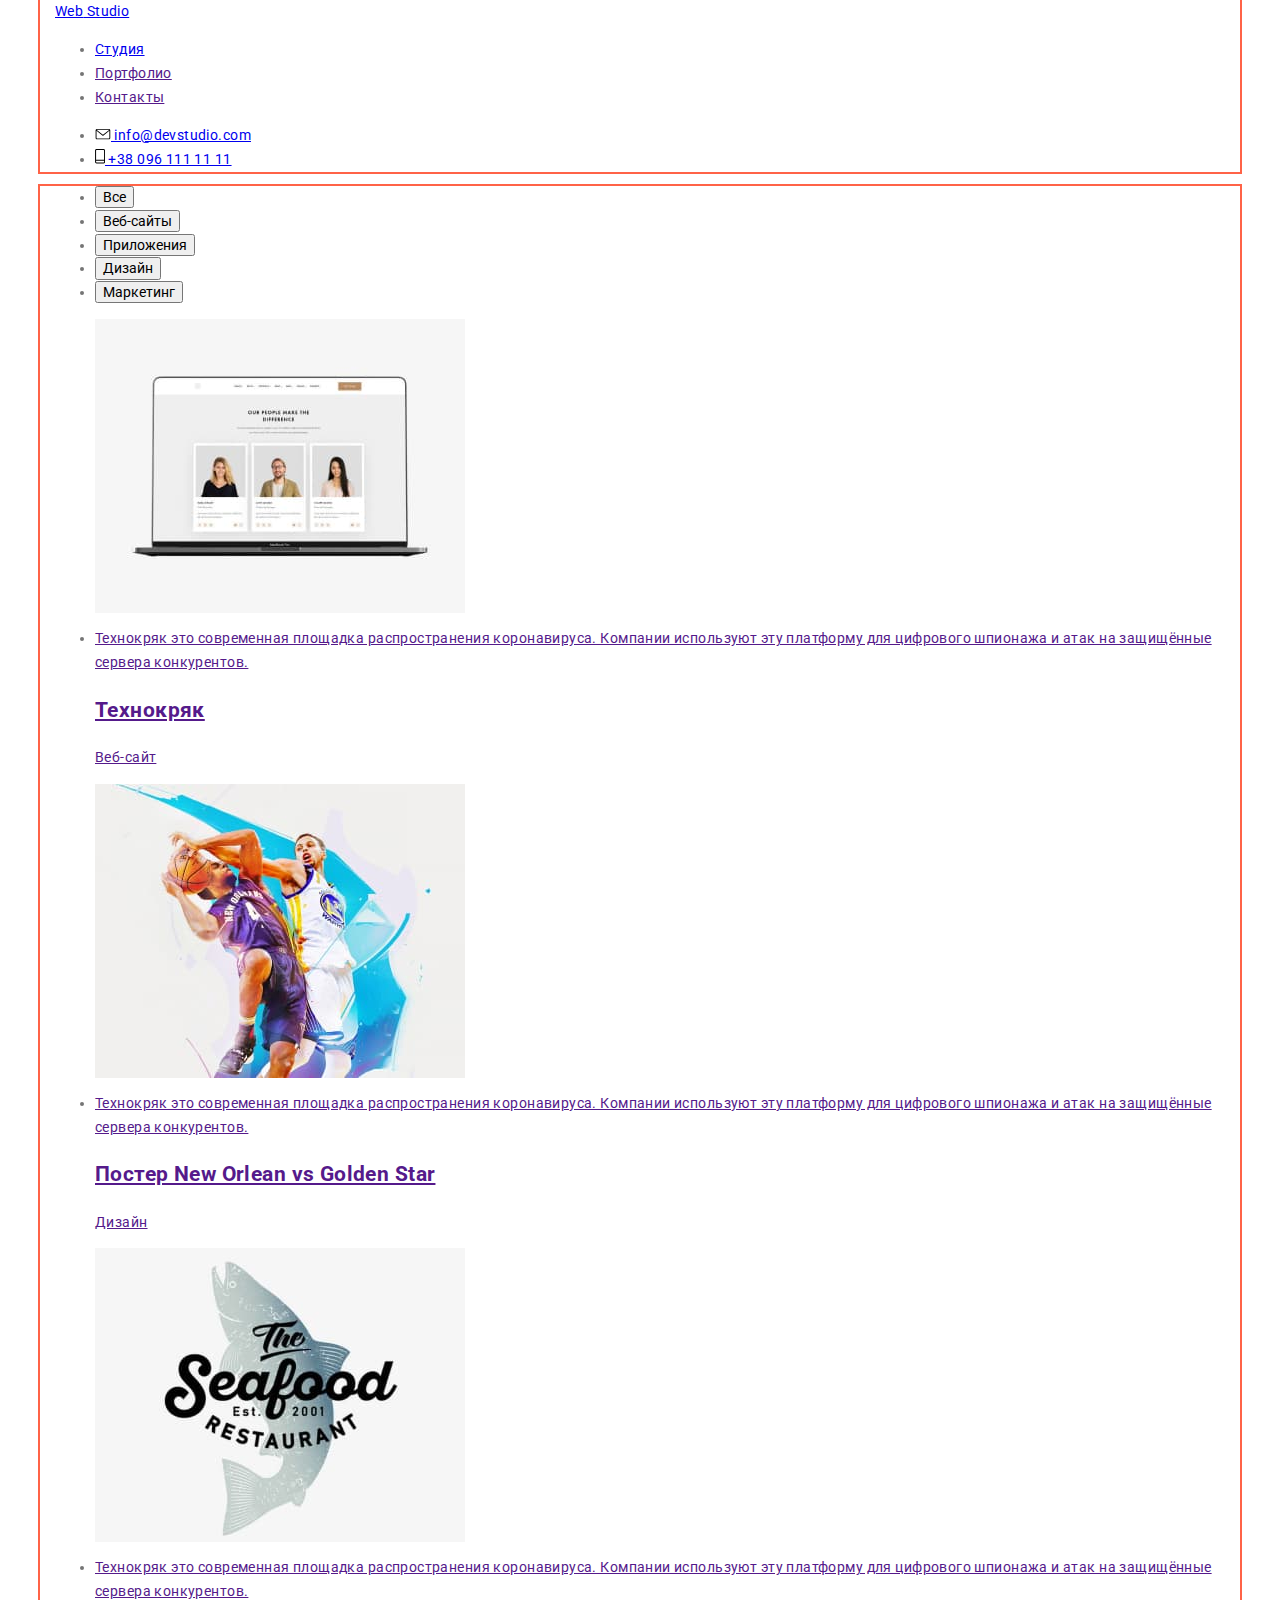
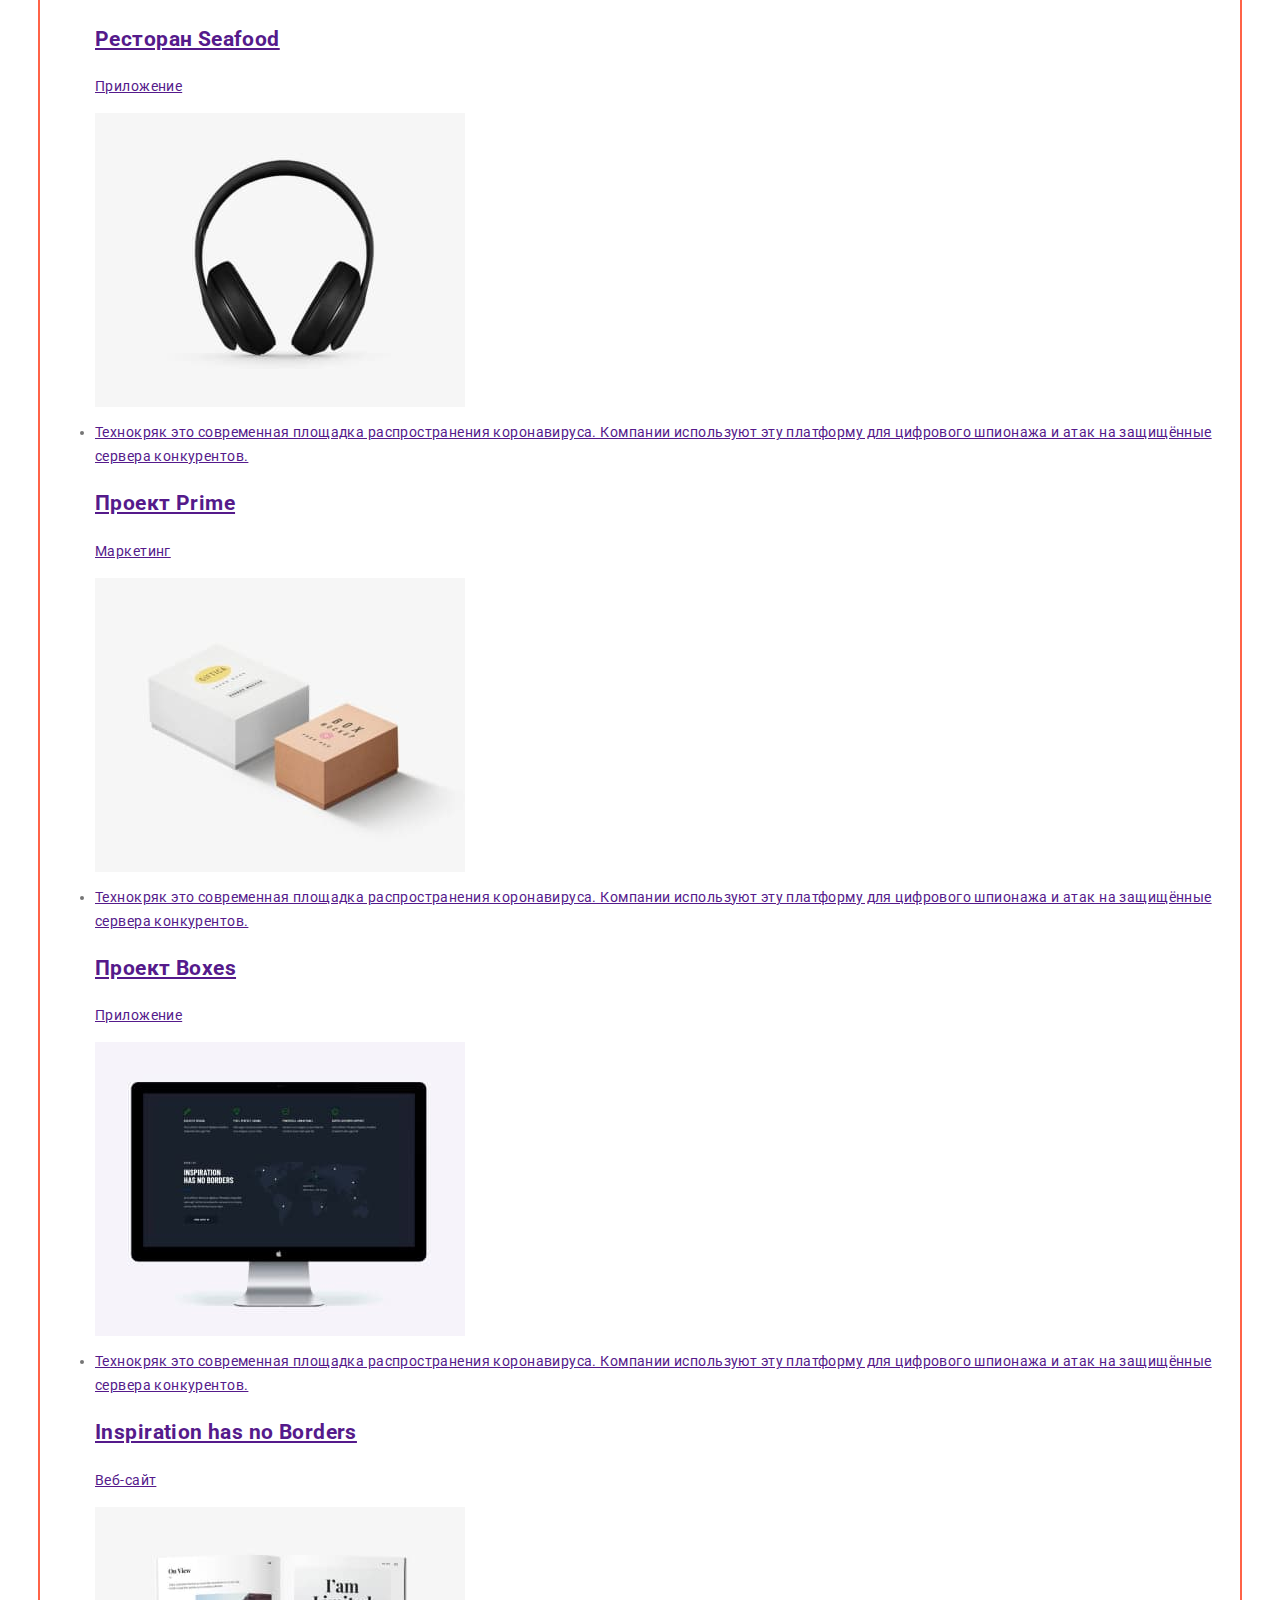
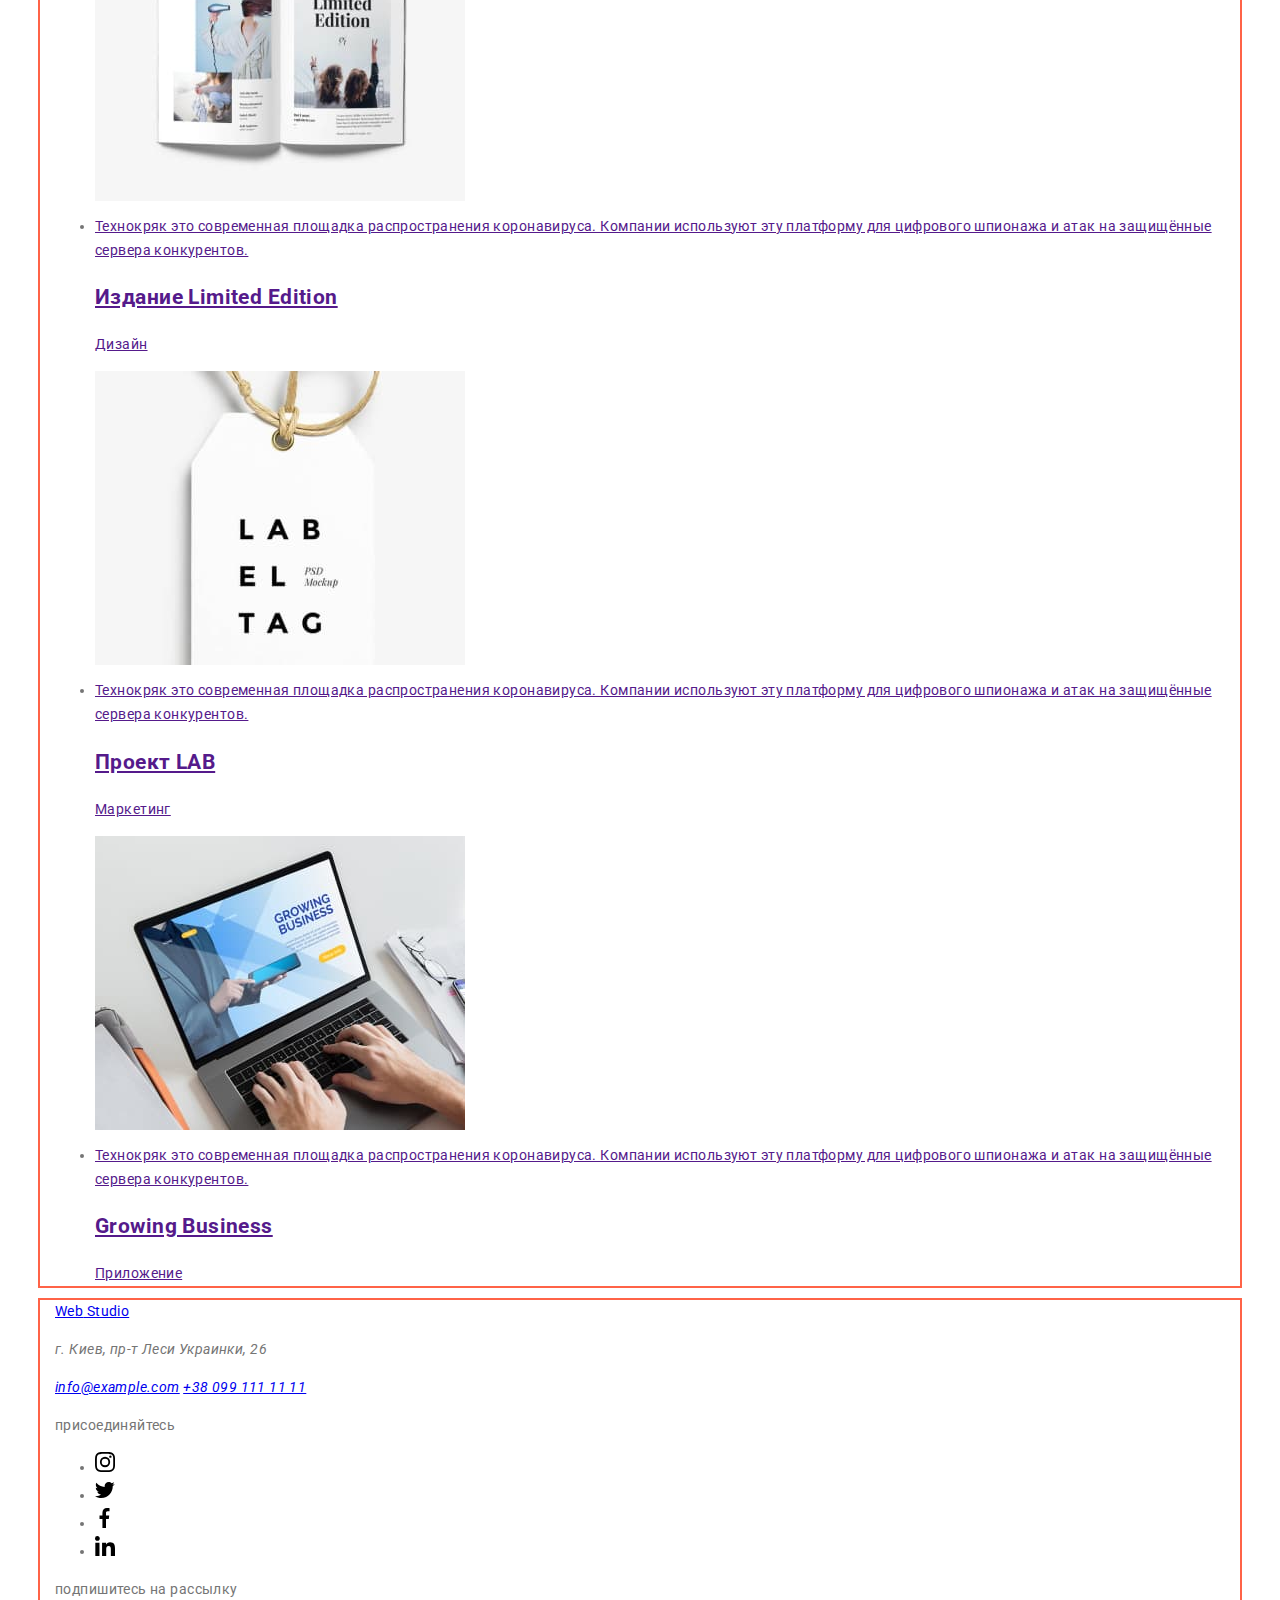
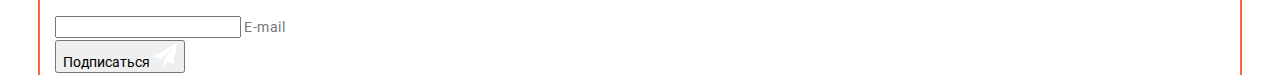
==== portfolio.html @ ca27ec96 "Обнуляет стили" ====
<!DOCTYPE html>
<html lang="ru">
  <head>
    <meta charset="UTF-8" />
    <meta name="viewport" content="width=device-width, initial-scale=1.0" />
    <title>Web Studio</title>
    <link
      href="https://fonts.googleapis.com/css2?family=Raleway:wght@700&family=Roboto:wght@400;500;700;900&display=swap"
      rel="stylesheet"
    />
    <link
      rel="stylesheet"
      href="https://cdnjs.cloudflare.com/ajax/libs/modern-normalize/0.6.0/modern-normalize.min.css"
    />
    <link rel="stylesheet" href="./css/main.min.css" />
  </head>

  <body>
    <!-- Шапка сайта-->
    <header class="header">
      <div class="container header">
        <nav class="main-nav">
          <a href="./index.html" class="header-logo link"
            ><span>Web</span> Studio</a
          >
          <ul class="site-nav list">
            <li class="item"><a href="./index.html" class="link">Студия</a></li>
            <li class="item current-item">
              <a href="" class="link current">Портфолио</a>
            </li>
            <li class="item"><a href="" class="link">Контакты</a></li>
          </ul>
        </nav>

        <ul class="header-contacts list">
          <li class="item">
            <a href="mailto:info@devstudio.com" class="link">
              <svg width="16" height="11" class="contacts-icon">
                <use href="./images/sprite4.svg#icon-envelope"></use>
              </svg>
              info@devstudio.com
            </a>
          </li>
          <li class="item">
            <a href="tel:+380961111111" class="link">
              <svg width="10" height="15" class="contacts-icon">
                <use href="./images/sprite4.svg#icon-phone"></use>
              </svg>
              +38 096 111 11 11
            </a>
          </li>
        </ul>
      </div>
    </header>
    <main>
      <!--Категории-->
      <section class="section portfolio">
        <h1 class="section-title portfolio visually-hidden">Портфолио</h1>
        <div class="container">
          <ul class="categories-list list">
            <li class="item">
              <button type="button" class="button">Все</button>
            </li>
            <li class="item">
              <button type="button" class="button">Веб-сайты</button>
            </li>
            <li class="item">
              <button type="button" class="button">Приложения</button>
            </li>
            <li class="item">
              <button type="button" class="button">Дизайн</button>
            </li>
            <li class="item">
              <button type="button" class="button">Маркетинг</button>
            </li>
          </ul>

          <!--Примеры работ-->

          <ul class="portfolio-list list">
            <li class="item">
              <a href="" class="card">
                <div class="card-thumb">
                  <img
                    class="portfolio-img"
                    src="./images/portfolio/1technokriak.jpg"
                    alt="Технокряк"
                    width="370"
                    height="294"
                  />
                  <div class="description-overlay">
                    <p class="description">
                      Технокряк это современная площадка распространения
                      коронавируса. Компании используют эту платформу для
                      цифрового шпионажа и атак на защищённые сервера
                      конкурентов.
                    </p>
                  </div>
                </div>
                <div class="card-content">
                  <h2 class="name">Технокряк</h2>
                  <p class="type">Веб-сайт</p>
                </div>
              </a>
            </li>
            <li class="item">
              <a href="" class="card">
                <div class="card-thumb">
                  <img
                    class="portfolio-img"
                    src="./images/portfolio/2neworlean.jpg"
                    alt="Постер Нью Орлеан вс Голден Стар"
                    width="370"
                    height="294"
                  />
                  <div class="description-overlay">
                    <p class="description">
                      Технокряк это современная площадка распространения
                      коронавируса. Компании используют эту платформу для
                      цифрового шпионажа и атак на защищённые сервера
                      конкурентов.
                    </p>
                  </div>
                </div>
                <div class="card-content">
                  <h2 class="name">Постер New Orlean vs Golden Star</h2>
                  <p class="type">Дизайн</p>
                </div>
              </a>
            </li>
            <li class="item">
              <a href="" class="card">
                <div class="card-thumb">
                  <img
                    class="portfolio-img"
                    src="./images/portfolio/3seafood.jpg"
                    alt="Ресторан Сифуд"
                    width="370"
                    height="294"
                  />
                  <div class="description-overlay">
                    <p class="description">
                      Технокряк это современная площадка распространения
                      коронавируса. Компании используют эту платформу для
                      цифрового шпионажа и атак на защищённые сервера
                      конкурентов.
                    </p>
                  </div>
                </div>
                <div class="card-content">
                  <h2 class="name">Ресторан Seafood</h2>
                  <p class="type">Приложение</p>
                </div>
              </a>
            </li>
            <li class="item">
              <a href="" class="card">
                <div class="card-thumb">
                  <img
                    class="portfolio-img"
                    src="./images/portfolio/4prime.jpg"
                    alt="Проект Прайм"
                    width="370"
                    height="294"
                  />
                  <div class="description-overlay">
                    <p class="description">
                      Технокряк это современная площадка распространения
                      коронавируса. Компании используют эту платформу для
                      цифрового шпионажа и атак на защищённые сервера
                      конкурентов.
                    </p>
                  </div>
                </div>
                <div class="card-content">
                  <h2 class="name">Проект Prime</h2>
                  <p class="type">Маркетинг</p>
                </div>
              </a>
            </li>
            <li class="item">
              <a href="" class="card">
                <div class="card-thumb">
                  <img
                    class="portfolio-img"
                    src="./images/portfolio/5boxes.jpg"
                    alt="Проект Боксес"
                    width="370"
                    height="294"
                  />
                  <div class="description-overlay">
                    <p class="description">
                      Технокряк это современная площадка распространения
                      коронавируса. Компании используют эту платформу для
                      цифрового шпионажа и атак на защищённые сервера
                      конкурентов.
                    </p>
                  </div>
                </div>
                <div class="card-content">
                  <h2 class="name">Проект Boxes</h2>
                  <p class="type">Приложение</p>
                </div>
              </a>
            </li>
            <li class="item">
              <a href="" class="card">
                <div class="card-thumb">
                  <img
                    class="portfolio-img"
                    src="./images/portfolio/6inspiration.jpg"
                    alt="Десктоп с сайтом"
                    width="370"
                    height="294"
                  />
                  <div class="description-overlay">
                    <p class="description">
                      Технокряк это современная площадка распространения
                      коронавируса. Компании используют эту платформу для
                      цифрового шпионажа и атак на защищённые сервера
                      конкурентов.
                    </p>
                  </div>
                </div>
                <div class="card-content">
                  <h2 class="name">Inspiration has no Borders</h2>
                  <p class="type">Веб-сайт</p>
                </div>
              </a>
            </li>
            <li class="item">
              <a href="" class="card">
                <div class="card-thumb">
                  <img
                    class="portfolio-img"
                    src="./images/portfolio/7limitededition.jpg"
                    alt="Издание Лимитед Эдишн"
                    width="370"
                    height="294"
                  />
                  <div class="description-overlay">
                    <p class="description">
                      Технокряк это современная площадка распространения
                      коронавируса. Компании используют эту платформу для
                      цифрового шпионажа и атак на защищённые сервера
                      конкурентов.
                    </p>
                  </div>
                </div>
                <div class="card-content">
                  <h2 class="name">Издание Limited Edition</h2>
                  <p class="type">Дизайн</p>
                </div>
              </a>
            </li>
            <li class="item">
              <a href="" class="card">
                <div class="card-thumb">
                  <img
                    class="portfolio-img"
                    src="./images/portfolio/8lab.jpg"
                    alt="Проект ЛЭБ"
                    width="370"
                    height="294"
                  />
                  <div class="description-overlay">
                    <p class="description">
                      Технокряк это современная площадка распространения
                      коронавируса. Компании используют эту платформу для
                      цифрового шпионажа и атак на защищённые сервера
                      конкурентов.
                    </p>
                  </div>
                </div>
                <div class="card-content">
                  <h2 class="name">Проект LAB</h2>
                  <p class="type">Маркетинг</p>
                </div>
              </a>
            </li>
            <li class="item">
              <a href="" class="card">
                <div class="card-thumb">
                  <img
                    class="portfolio-img"
                    src="./images/portfolio/9growingbusiness.jpg"
                    alt="Приложение Растущий Бизнес"
                    width="370"
                    height="294"
                  />
                  <div class="description-overlay">
                    <p class="description">
                      Технокряк это современная площадка распространения
                      коронавируса. Компании используют эту платформу для
                      цифрового шпионажа и атак на защищённые сервера
                      конкурентов.
                    </p>
                  </div>
                </div>
                <div class="card-content">
                  <h2 class="name">Growing Business</h2>
                  <p class="type">Приложение</p>
                </div>
              </a>
            </li>
          </ul>
        </div>
      </section>
    </main>
    <!--Футер-->
    <footer class="footer">
      <div class="container">
        <div class="footer-content">
          <div class="footer-contacts">
            <a href="./index.html" class="footer-logo link">
              <span>Web</span> Studio</a
            >
            <address class="footer-address">
              <p class="city-address">г. Киев, пр-т Леси Украинки, 26</p>
              <a href="mailto:info@example.com" class="link"
                >info@example.com</a
              >
              <a href="phone:+380991111111" class="link">+38 099 111 11 11</a>
            </address>
          </div>
          <div class="join-social-networks">
            <p class="footer-call-to-action">присоединяйтесь</p>
            <ul class="list footer-social-networks">
              <li class="soc-item">
                <a href="" aria-label="Ссылка на Instagram" class="soc-button">
                  <svg width="20" height="20">
                    <use href="./images/sprite4.svg#icon-instagram"></use>
                  </svg>
                </a>
              </li>
              <li class="soc-item">
                <a href="" aria-label="Ссылка на Twitter" class="soc-button">
                  <svg width="20" height="20">
                    <use href="./images/sprite4.svg#icon-twitter"></use>
                  </svg>
                </a>
              </li>
              <li class="soc-item">
                <a href="" aria-label="Ссылка на Facebook" class="soc-button">
                  <svg width="20" height="20">
                    <use href="./images/sprite4.svg#icon-facebook"></use>
                  </svg>
                </a>
              </li>
              <li class="soc-item">
                <a href="" aria-label="Ссылка на LinkedIn" class="soc-button"
                  ><svg width="20" height="20">
                    <use href="./images/sprite4.svg#icon-linkedin"></use>
                  </svg>
                </a>
              </li>
            </ul>
          </div>

          <div class="subscribe">
            <p class="footer-call-to-action">подпишитесь на рассылку</p>
            <!--Форма подписки-->
            <form class="subscribe-form">
              <div class="form-field">
                <input
                  type="email"
                  class="form-input"
                  name="mail"
                  id="mail"
                  placeholder=" "
                />
                <label for="mail" class="form-label">E-mail</label>
              </div>

              <button type="submit" class="subscribe-button">
                Подписаться
                <svg width="24" height="24" class="subscribe-icon">
                  <use href="./images/sprite4.svg#icon-plane"></use>
                </svg>
              </button>
            </form>
          </div>
        </div>
      </div>
    </footer>
  </body>
</html>
---- css/main.min.css ----
.visually-hidden{position:absolute;width:1px;height:1px;margin:-1px;border:0;padding:0;clip:rect(0 0 0 0);overflow:hidden}body{background-color:#fff;color:#757575;font-family:Roboto,sans-serif;font-weight:400;font-size:14px;line-height:1.71;letter-spacing:0.03em}img{display:block;max-width:100%;height:auto}.container{margin-left:auto;margin-right:auto;padding-left:15px;padding-right:15px;outline:2px solid tomato}@media screen and (min-width: 480px){.container{width:480px}}@media screen and (min-width: 768px){.container{width:768px}}@media screen and (min-width: 1200px){.container{width:1200px}}
/*# sourceMappingURL=main.min.css.map */
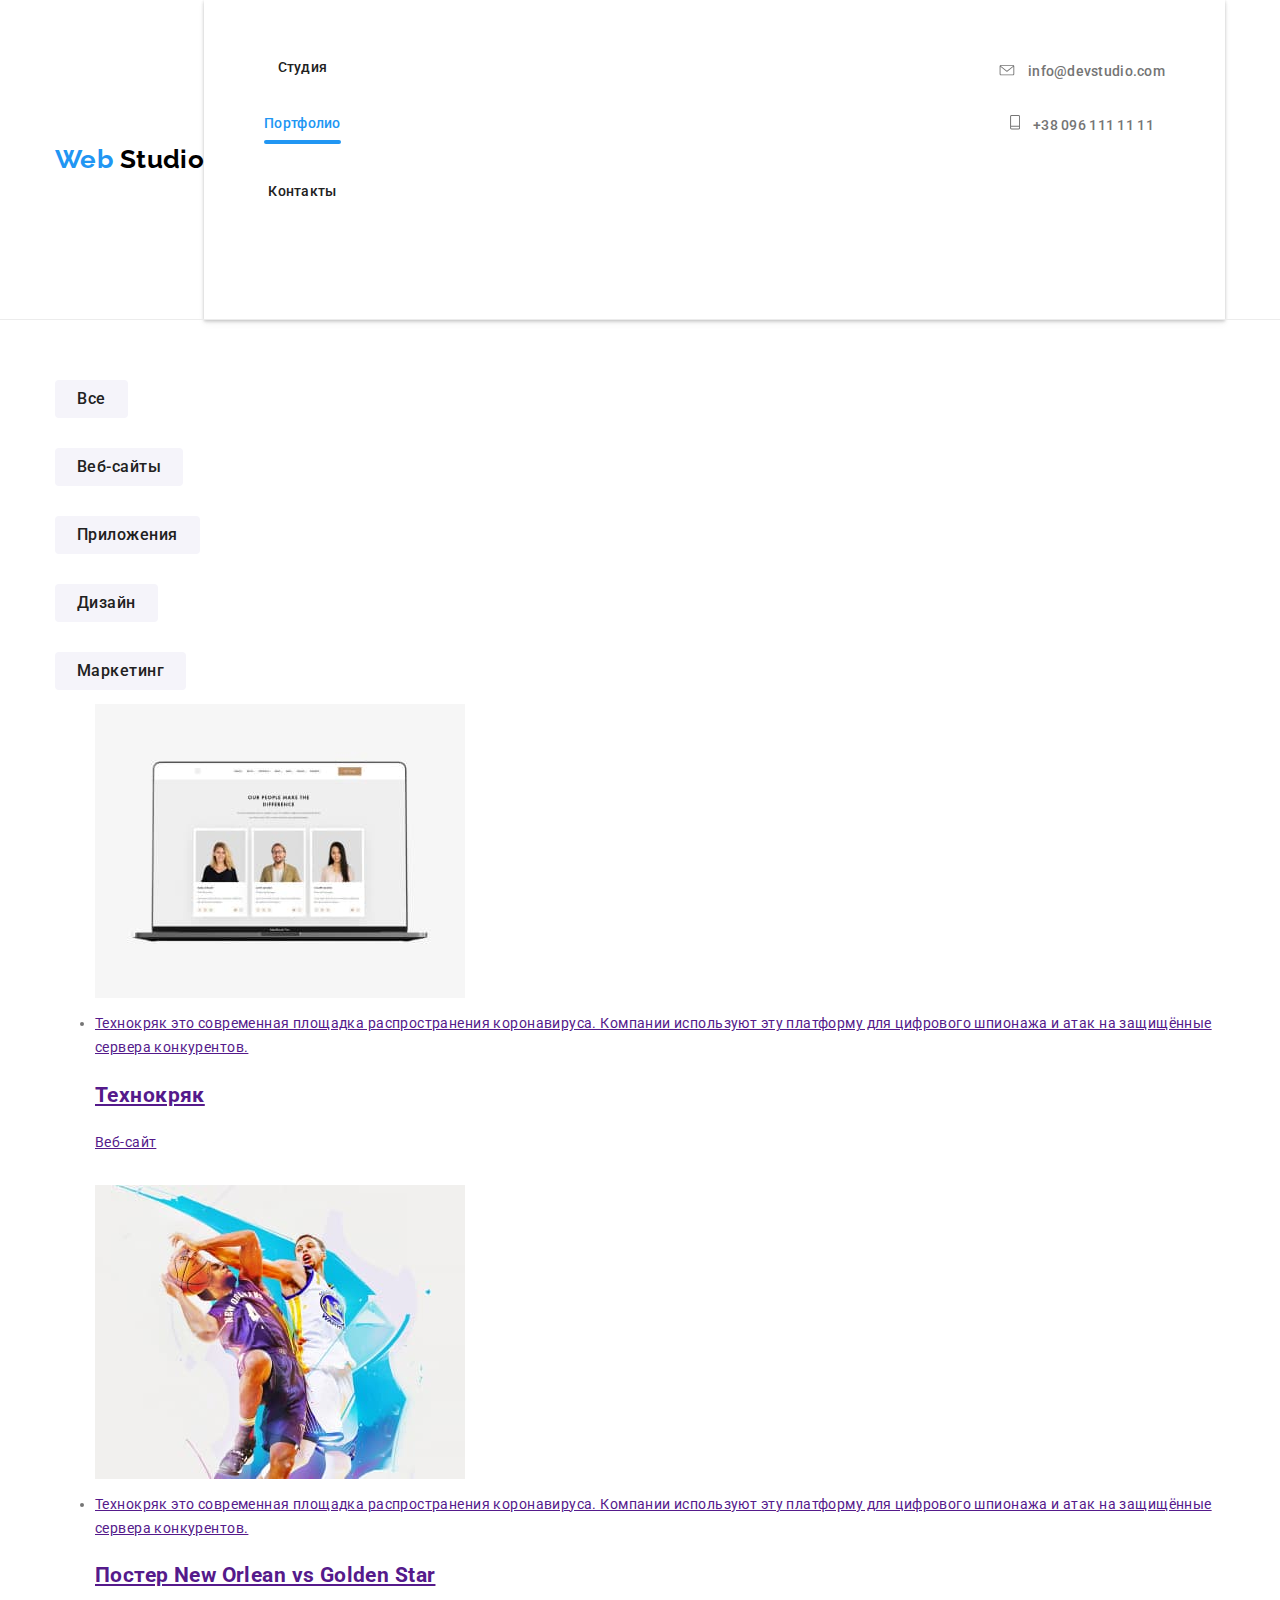
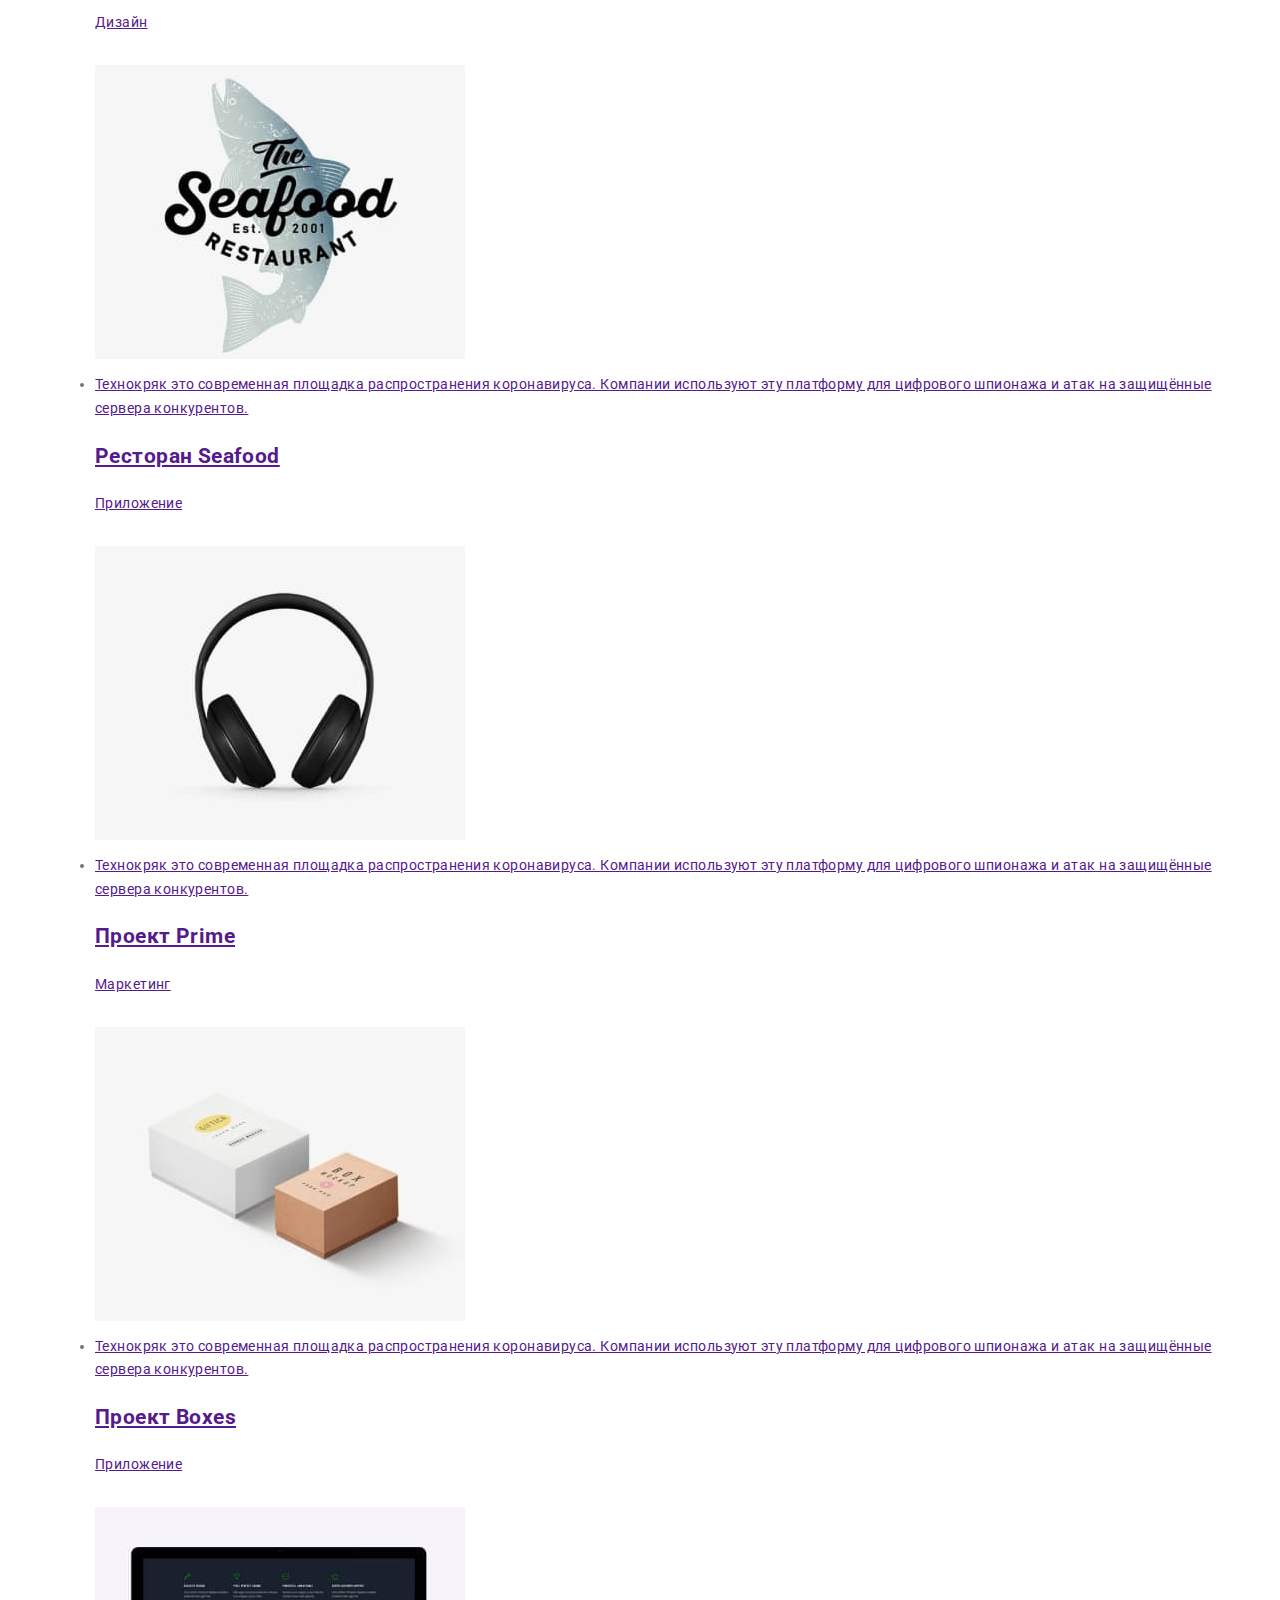
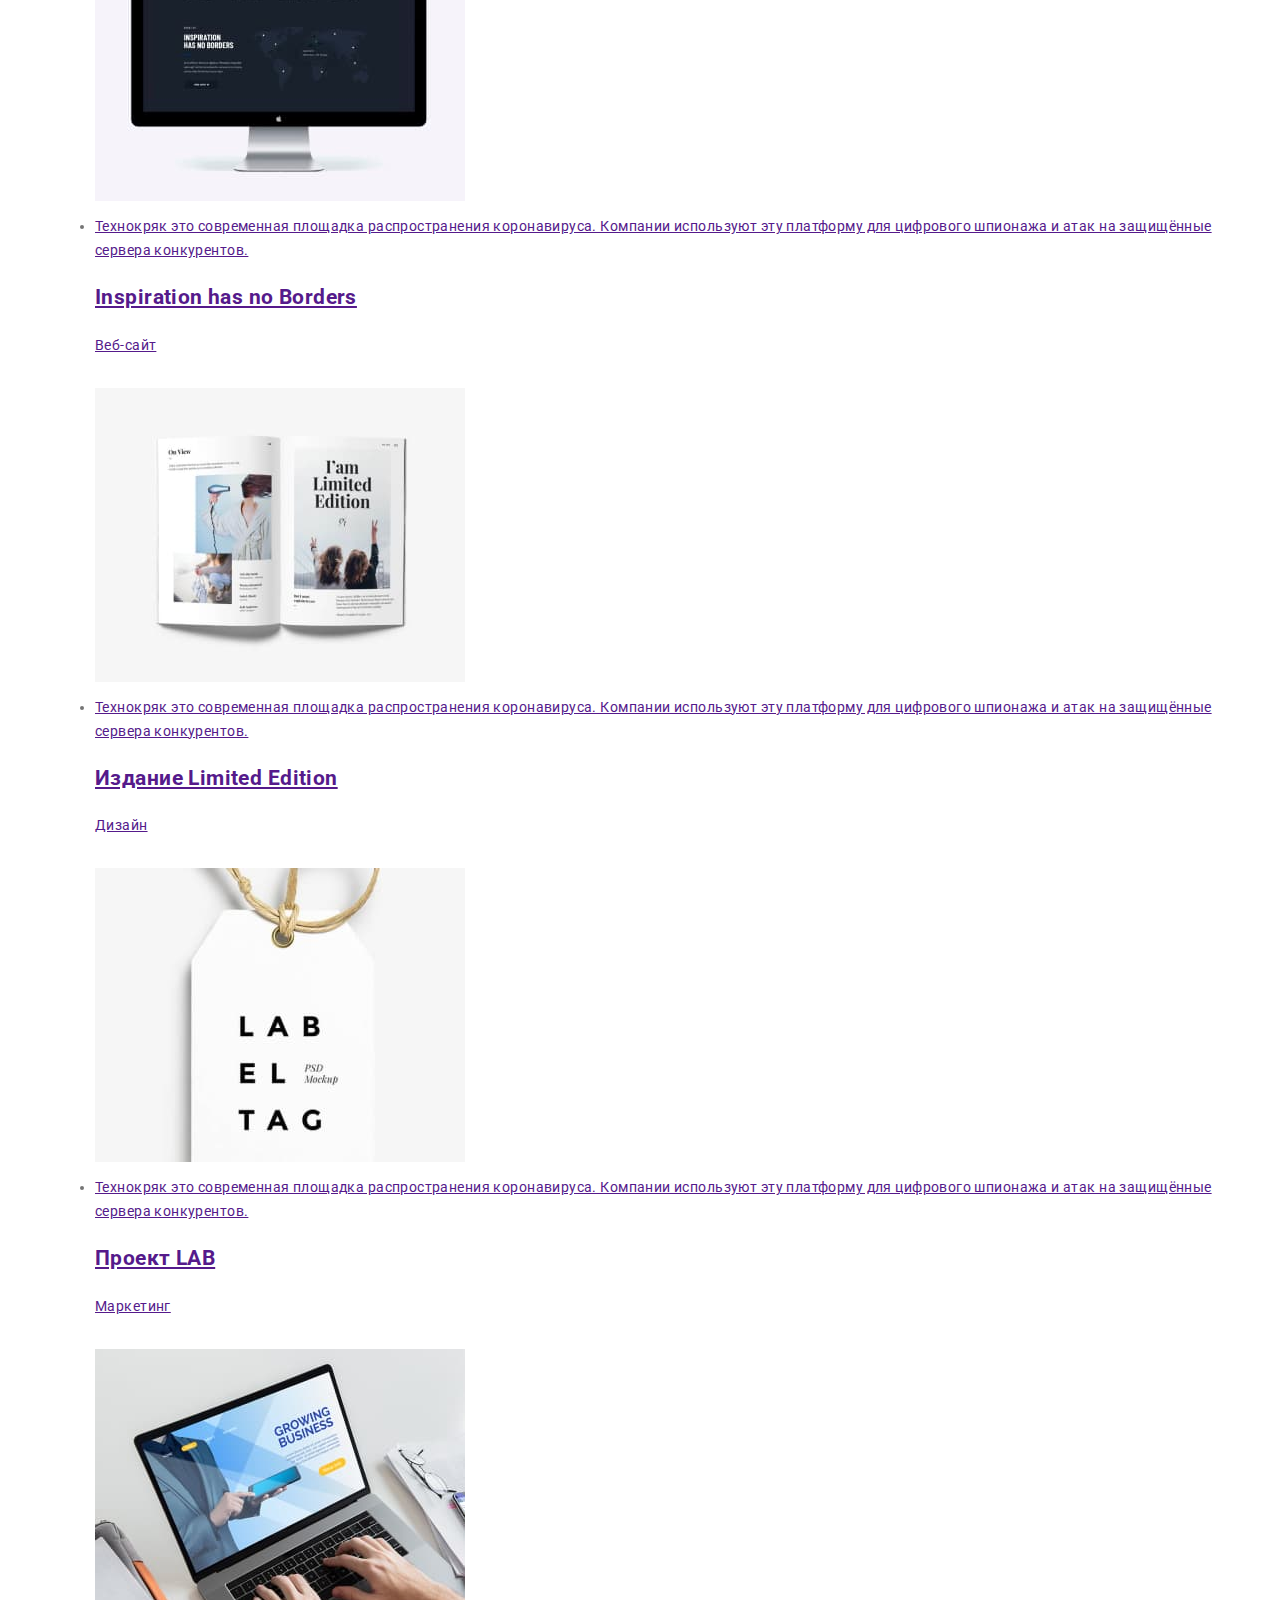
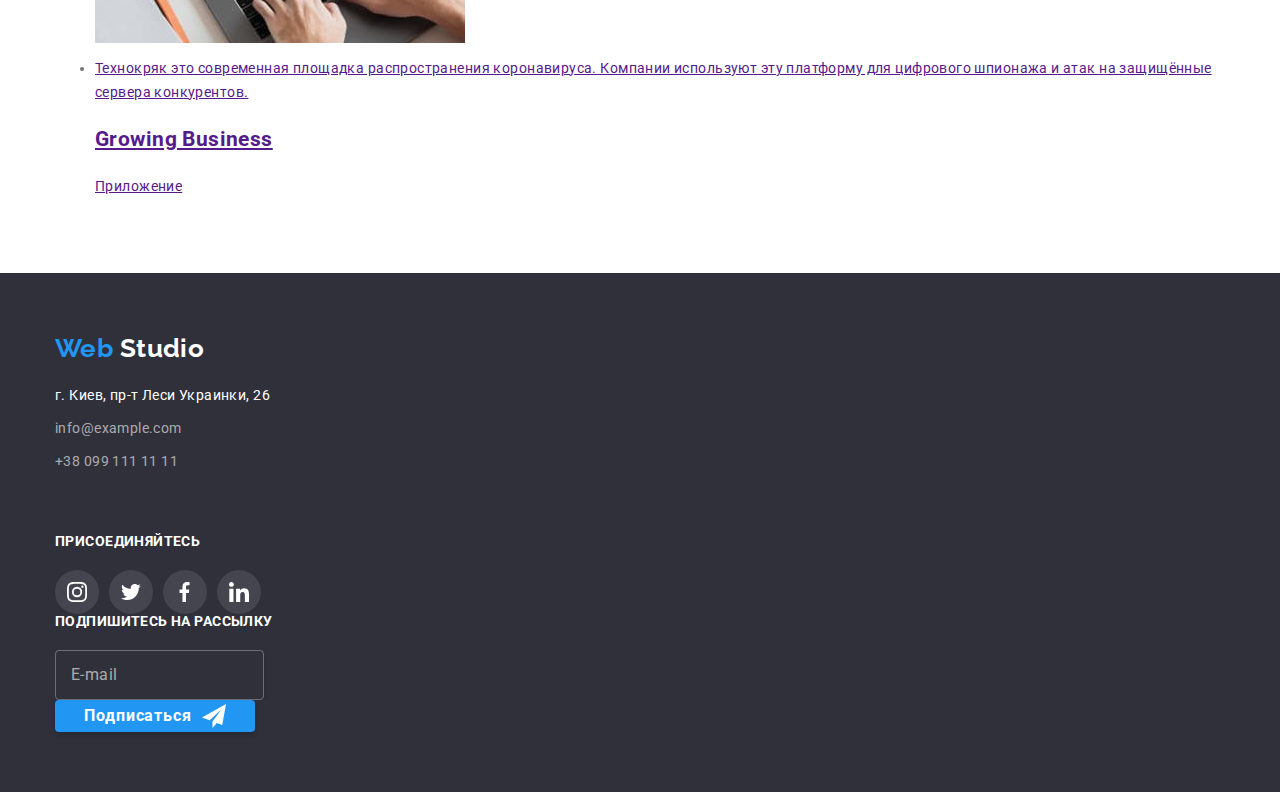
==== commit 1daf2095: "Обновляет первую страницу и частично портфолио" ====
--- a/portfolio.html
+++ b/portfolio.html
@@ -18,38 +18,62 @@
   <body>
     <!-- Шапка сайта-->
     <header class="header">
-      <div class="container header">
-        <nav class="main-nav">
-          <a href="./index.html" class="header-logo link"
-            ><span>Web</span> Studio</a
+      <div class="header container">
+        <a href="./index.html" class="header-logo"><span>Web</span> Studio</a>
+        <button
+          type="button"
+          class="menu-button"
+          aria-expanded="false"
+          aria-controls="menu-container"
+          data-menu-button
+        >
+          <svg
+            width="40"
+            height="40"
+            aria-label="Переключатель мобильного меню"
           >
-          <ul class="site-nav list">
-            <li class="item"><a href="./index.html" class="link">Студия</a></li>
-            <li class="item current-item">
-              <a href="" class="link current">Портфолио</a>
-            </li>
-            <li class="item"><a href="" class="link">Контакты</a></li>
+            <use
+              class="icon-cross"
+              href="./images/orig/modile-icons.svg#icon-close_40px"
+            ></use>
+            <use
+              class="icon-menu"
+              href="./images/orig/modile-icons.svg#icon-menu_40px"
+            ></use>
+          </svg>
+        </button>
+        <div class="menu-container" id="menu-container" data-menu>
+          <nav class="main-nav">
+            <ul class="site-nav">
+              <li class="item">
+                <a href="./index.html" class="link">Студия</a>
+              </li>
+              <li class="item current-item">
+                <a href="./portfolio.html" class="link current">Портфолио</a>
+              </li>
+              <li class="item"><a href="" class="link">Контакты</a></li>
+            </ul>
+          </nav>
+
+          <ul class="header-contacts list">
+            <li class="item">
+              <a href="mailto:info@devstudio.com" class="link">
+                <svg width="16" height="11" class="contacts-icon">
+                  <use href="./images/sprite4.svg#icon-envelope"></use>
+                </svg>
+                info@devstudio.com
+              </a>
+            </li>
+            <li class="item">
+              <a href="tel:+380961111111" class="link">
+                <svg width="10" height="15" class="contacts-icon">
+                  <use href="./images/sprite4.svg#icon-phone"></use>
+                </svg>
+                +38 096 111 11 11
+              </a>
+            </li>
           </ul>
-        </nav>
-
-        <ul class="header-contacts list">
-          <li class="item">
-            <a href="mailto:info@devstudio.com" class="link">
-              <svg width="16" height="11" class="contacts-icon">
-                <use href="./images/sprite4.svg#icon-envelope"></use>
-              </svg>
-              info@devstudio.com
-            </a>
-          </li>
-          <li class="item">
-            <a href="tel:+380961111111" class="link">
-              <svg width="10" height="15" class="contacts-icon">
-                <use href="./images/sprite4.svg#icon-phone"></use>
-              </svg>
-              +38 096 111 11 11
-            </a>
-          </li>
-        </ul>
+        </div>
       </div>
     </header>
     <main>
@@ -383,5 +407,6 @@
         </div>
       </div>
     </footer>
+    <script src="./js/menu.js"></script>
   </body>
 </html>
--- a/css/main.min.css
+++ b/css/main.min.css
@@ -1,2 +1,2 @@
-.visually-hidden{position:absolute;width:1px;height:1px;margin:-1px;border:0;padding:0;clip:rect(0 0 0 0);overflow:hidden}body{background-color:#fff;color:#757575;font-family:Roboto,sans-serif;font-weight:400;font-size:14px;line-height:1.71;letter-spacing:0.03em}img{display:block;max-width:100%;height:auto}.container{margin-left:auto;margin-right:auto;padding-left:15px;padding-right:15px;outline:2px solid tomato}@media screen and (min-width: 480px){.container{width:480px}}@media screen and (min-width: 768px){.container{width:768px}}@media screen and (min-width: 1200px){.container{width:1200px}}
+.visually-hidden{position:absolute;width:1px;height:1px;margin:-1px;border:0;padding:0;clip:rect(0 0 0 0);overflow:hidden}.header-logo,.site-nav .link,.header-contacts .link,.footer-logo,.footer-address .link{text-decoration:none}.site-nav,.header-contacts,.features-list,.team-list,.social-networks-list,.clients-list,.join-social-networks .footer-social-networks,.categories-list{padding:0;margin:0;list-style:none}.button-send,.portfolio .button{display:inline-block;text-align:center;border-radius:4px;border:0;color:#212121;background-color:#f5f4fa}.header-logo,.footer-logo{display:inline-block;font-weight:700;font-size:24px;line-height:1.17}body{background-color:#fff;color:#757575;font-family:Roboto,sans-serif;font-weight:400;font-size:14px;line-height:1.71;letter-spacing:0.03em}img{display:block;max-width:100%;height:auto}body.modal-open{overflow:hidden}.container{margin-left:auto;margin-right:auto;padding-left:15px;padding-right:15px}@media screen and (min-width: 480px){.container{width:480px}}@media screen and (min-width: 768px){.container{width:768px}}@media screen and (min-width: 1200px){.container{width:1200px}}.header{position:relative}.header::after{content:"";position:absolute;bottom:0;left:0;width:100%;height:1px;background:#ececec}.header-logo{color:#000;font-family:Raleway,sans-serif}@media screen and (max-width: 767px){.header-logo{padding-top:16px;padding-bottom:16px}}@media screen and (min-width: 1200px){.header-logo{font-size:26px;line-height:1.19}}.header-logo span{color:#2196f3}.site-nav{margin-bottom:60px}.site-nav .item:not(:last-child){margin-bottom:40px}.site-nav .link{display:block;color:#212121;font-weight:500;line-height:1.14;letter-spacing:0.02em;-webkit-transition:color 250ms cubic-bezier(0.4, 0, 0.2, 1);transition:color 250ms cubic-bezier(0.4, 0, 0.2, 1)}@media screen and (max-width: 767px){.site-nav .link{display:inline-block}}.site-nav .link:hover,.site-nav .link:focus{color:#2196f3}.site-nav .current{color:#2196f3;padding-bottom:12px}.link.current{position:relative}.link.current::after{content:"";position:absolute;bottom:0;left:0;width:100%;height:4px;border-radius:2px;background:#2196f3}.header-contacts .link{color:#757575;font-weight:500;line-height:1.14;letter-spacing:0.02em;fill:#757575;-webkit-transition:color 250ms cubic-bezier(0.4, 0, 0.2, 1);transition:color 250ms cubic-bezier(0.4, 0, 0.2, 1)}.header-contacts .link:hover,.header-contacts .link:focus{color:#2196f3;fill:#2196f3}.contacts-icon{margin-right:10px;-webkit-transition:fill 250ms cubic-bezier(0.4, 0, 0.2, 1);transition:fill 250ms cubic-bezier(0.4, 0, 0.2, 1)}.header .container{display:-webkit-box;display:-ms-flexbox;display:flex;-webkit-box-align:center;-ms-flex-align:center;align-items:center;-webkit-box-pack:justify;-ms-flex-pack:justify;justify-content:space-between;min-height:60px}.menu-button{display:-webkit-inline-box;display:-ms-inline-flexbox;display:inline-flex;margin:0;padding:0;border:none;background-color:transparent}@media screen and (min-width: 768px){.menu-button{display:none}}.menu-button .icon-cross{display:none;-webkit-transition:fill 250ms cubic-bezier(0.4, 0, 0.2, 1);transition:fill 250ms cubic-bezier(0.4, 0, 0.2, 1)}.menu-button .icon-cross:hover,.menu-button .icon-cross:focus{fill:#2196f3}.menu-button.is-open .icon-cross{display:block}.menu-button.is-open .icon-menu{display:none}.menu-button .icon-menu{-webkit-transition:fill 250ms cubic-bezier(0.4, 0, 0.2, 1);transition:fill 250ms cubic-bezier(0.4, 0, 0.2, 1)}.menu-button .icon-menu:hover,.menu-button .icon-menu:focus{fill:#2196f3}.menu-container{padding:60px;text-align:center;background-color:#fff;-webkit-box-shadow:0px 1px 3px rgba(0,0,0,0.16),0px 2px 4px rgba(0,0,0,0.08),0px 4px 8px rgba(0,0,0,0.04);box-shadow:0px 1px 3px rgba(0,0,0,0.16),0px 2px 4px rgba(0,0,0,0.08),0px 4px 8px rgba(0,0,0,0.04)}@media screen and (max-width: 767px){.menu-container{display:none;position:absolute;top:100%;left:0;width:100%;font-weight:500;font-size:18px;line-height:1.17;letter-spacing:0.02em}.menu-container.is-open{display:block}}@media screen and (min-width: 768px){.menu-container{display:-webkit-box;display:-ms-flexbox;display:flex;-webkit-box-pack:justify;-ms-flex-pack:justify;justify-content:space-between;-webkit-box-flex:1;-ms-flex-positive:1;flex-grow:1}}.section{padding-top:60px;padding-bottom:60px}.section-title{margin-top:0;margin-bottom:30px;text-align:center;color:#212121;font-weight:700;font-size:28px;line-height:1.18}.item:not(:last-child){margin-bottom:30px}.features .title{margin-top:0;margin-bottom:10px;color:#212121;font-weight:700;font-size:14px;line-height:1.14;text-transform:uppercase}.features p{margin-top:0;margin-bottom:0}.features-icon{display:-webkit-box;display:-ms-flexbox;display:flex;-webkit-box-align:center;-ms-flex-align:center;align-items:center;-webkit-box-pack:center;-ms-flex-pack:center;justify-content:center;margin-bottom:30px;height:120px;border-radius:4px;background-color:#f5f4fa}@media screen and (max-width: 1199px){.areas{display:none}}.team{background-color:#f5f4fa}.team-list .item{-webkit-box-shadow:0px 2px 1px rgba(0,0,0,0.2),0px 1px 1px rgba(0,0,0,0.14),0px 1px 3px rgba(0,0,0,0.12);box-shadow:0px 2px 1px rgba(0,0,0,0.2),0px 1px 1px rgba(0,0,0,0.14),0px 1px 3px rgba(0,0,0,0.12);border-radius:0px 0px 4px 4px;overflow:hidden;background-color:#fff;text-align:center}.team-list .item:not(:last-child){margin-bottom:30px}.team-img{display:block;margin-bottom:30px}.team .name{margin-top:0;margin-bottom:10px;color:#212121;font-weight:500;font-size:16px;line-height:1.18}.team .profession{margin-top:0;margin-bottom:16px;font-size:16px;line-height:1.18}.social-networks-list{display:-webkit-box;display:-ms-flexbox;display:flex;padding-bottom:24px;-webkit-box-pack:center;-ms-flex-pack:center;justify-content:center}.social-networks-list .soc-item:not(:last-child){margin-right:10px}.soc-button{display:-webkit-box;display:-ms-flexbox;display:flex;-webkit-box-align:center;-ms-flex-align:center;align-items:center;-webkit-box-pack:center;-ms-flex-pack:center;justify-content:center;width:44px;height:44px;border-radius:50%;fill:#afb1b8;-webkit-transition:fill 250ms cubic-bezier(0.4, 0, 0.2, 1),background-color 250ms cubic-bezier(0.4, 0, 0.2, 1);transition:fill 250ms cubic-bezier(0.4, 0, 0.2, 1),background-color 250ms cubic-bezier(0.4, 0, 0.2, 1)}.soc-button:hover,.soc-button:focus{fill:#fff;background-color:#2196f3}.clients-list{display:-webkit-box;display:-ms-flexbox;display:flex;-ms-flex-wrap:wrap;flex-wrap:wrap;margin:-15px}@media screen and (max-width: 767px){.clients-list .item{width:calc((100% - 4 * 15px) / 2);margin:15px}}.client-icon{display:-webkit-box;display:-ms-flexbox;display:flex;-webkit-box-align:center;-ms-flex-align:center;align-items:center;-webkit-box-pack:center;-ms-flex-pack:center;justify-content:center;height:90px;fill:#afb1b8;border:1px solid #afb1b8;border-radius:4px;-webkit-transition:fill 250ms cubic-bezier(0.4, 0, 0.2, 1),border-color 250ms cubic-bezier(0.4, 0, 0.2, 1);transition:fill 250ms cubic-bezier(0.4, 0, 0.2, 1),border-color 250ms cubic-bezier(0.4, 0, 0.2, 1)}.client-icon:hover,.client-icon:focus{fill:#2196f3;border-color:#2196f3}@media screen and (max-width: 767px){.footer-content{text-align:center}}.footer{padding-top:60px;padding-bottom:60px;background-color:#2f303a}.join-social-networks .footer-social-networks{display:-webkit-box;display:-ms-flexbox;display:flex}@media screen and (max-width: 767px){.join-social-networks .footer-social-networks{-webkit-box-pack:center;-ms-flex-pack:center;justify-content:center;margin-bottom:60px}}.footer-social-networks .soc-button{display:-webkit-box;display:-ms-flexbox;display:flex;-webkit-box-align:center;-ms-flex-align:center;align-items:center;-webkit-box-pack:center;-ms-flex-pack:center;justify-content:center;height:44px;width:44px;background-color:rgba(255,255,255,0.1);border-radius:50%;fill:#fff;-webkit-transition:background-color 250ms cubic-bezier(0.4, 0, 0.2, 1);transition:background-color 250ms cubic-bezier(0.4, 0, 0.2, 1)}.footer-social-networks .soc-button:hover,.footer-social-networks .soc-button:focus{background-color:#2196f3}.footer-social-networks .soc-item:not(:last-child){margin-right:10px}.footer-logo{margin-bottom:20px;color:#fff;font-family:Raleway,sans-serif}@media screen and (min-width: 1200px){.footer-logo{font-size:26px;line-height:1.18}}.footer-logo span{color:#2196f3}.footer-address{display:-webkit-box;display:-ms-flexbox;display:flex;-webkit-box-orient:vertical;-webkit-box-direction:normal;-ms-flex-direction:column;flex-direction:column;color:#fff;font-style:normal;margin-bottom:60px}.footer-address .city-address{margin-top:0px;margin-bottom:9px}.footer-address .link{color:rgba(255,255,255,0.6);-webkit-transition:color 250ms cubic-bezier(0.4, 0, 0.2, 1);transition:color 250ms cubic-bezier(0.4, 0, 0.2, 1)}.footer-address .link:hover,.footer-address .link:focus{color:#2196f3}.footer-address .link:not(:last-child){margin-bottom:9px}.footer .footer-call-to-action{margin-top:0;margin-bottom:20px;color:#fff;font-weight:700;line-height:1.14;text-transform:uppercase}.subscribe-form .form-field{position:relative;overflow:hidden}@media screen and (max-width: 767px){.subscribe-form .form-field{margin-bottom:20px}}.subscribe-form .form-label{position:absolute;top:50%;left:16px;-webkit-transform:translateY(-50%);transform:translateY(-50%);-webkit-transition:-webkit-transform 250ms cubic-bezier(0.4, 0, 0.2, 1);transition:-webkit-transform 250ms cubic-bezier(0.4, 0, 0.2, 1);transition:transform 250ms cubic-bezier(0.4, 0, 0.2, 1);transition:transform 250ms cubic-bezier(0.4, 0, 0.2, 1), -webkit-transform 250ms cubic-bezier(0.4, 0, 0.2, 1);font-size:16px;line-height:1.25;letter-spacing:0.03em;color:rgba(255,255,255,0.6)}.subscribe-form .form-input{display:block;height:50px;background-color:transparent;border:1px solid rgba(255,255,255,0.3);-webkit-box-shadow:0px 4px 4px rgba(0,0,0,0.15);box-shadow:0px 4px 4px rgba(0,0,0,0.15);border-radius:4px;font-size:16px;line-height:1.25;letter-spacing:0.03em;color:rgba(255,255,255,0.6)}@media screen and (max-width: 767px){.subscribe-form .form-input{width:100%}}.subscribe-form .form-field:focus-within>.form-label{-webkit-transform:translateY(-50px);transform:translateY(-50px)}.subscribe-form .form-input:not(:placeholder-shown)+.form-label{-webkit-transform:translateY(-50px);transform:translateY(-50px)}.subscribe-button{display:-webkit-box;display:-ms-flexbox;display:flex;-webkit-box-align:center;-ms-flex-align:center;align-items:center;-webkit-box-pack:center;-ms-flex-pack:center;justify-content:center;border-radius:4px;min-width:200px;border:0;color:#fff;background-color:#2196f3;-webkit-box-shadow:0px 4px 4px rgba(0,0,0,0.15);box-shadow:0px 4px 4px rgba(0,0,0,0.15);font-weight:700;font-size:16px;line-height:1.88;letter-spacing:0.06em;cursor:pointer}@media screen and (max-width: 767px){.subscribe-button{margin-left:auto;margin-right:auto;padding:10px 29px}}.subscribe-icon{margin-left:10px}.backdrop{position:fixed;top:0;left:0;width:100%;height:100%;background-color:rgba(0,0,0,0.2);-webkit-transition:opacity 250ms cubic-bezier(0.4, 0, 0.2, 1);transition:opacity 250ms cubic-bezier(0.4, 0, 0.2, 1)}@media screen and (max-width: 767px){.backdrop{padding:93px 15px;overflow-y:scroll}}.backdrop.is-hidden{opacity:0;pointer-events:none}@media screen and (min-width: 768px){.backdrop.is-hidden .modal{-webkit-transform:translate(-50%, -50%) scale(1.2);transform:translate(-50%, -50%) scale(1.2)}}.modal{background-color:#fff;-webkit-box-shadow:0px 2px 1px rgba(0,0,0,0.2),0px 1px 1px rgba(0,0,0,0.14),0px 1px 3px rgba(0,0,0,0.12);box-shadow:0px 2px 1px rgba(0,0,0,0.2),0px 1px 1px rgba(0,0,0,0.14),0px 1px 3px rgba(0,0,0,0.12);border-radius:4px}@media screen and (max-width: 767px){.modal{max-width:450px;margin-left:auto;margin-right:auto;position:relative}}@media screen and (min-width: 768px){.modal{position:absolute;top:50%;left:50%;max-width:450px;width:100%;-webkit-transform:translate(-50%, -50%) scale(1);transform:translate(-50%, -50%) scale(1);-webkit-transition:-webkit-transform 250ms cubic-bezier(0.4, 0, 0.2, 1);transition:-webkit-transform 250ms cubic-bezier(0.4, 0, 0.2, 1);transition:transform 250ms cubic-bezier(0.4, 0, 0.2, 1);transition:transform 250ms cubic-bezier(0.4, 0, 0.2, 1), -webkit-transform 250ms cubic-bezier(0.4, 0, 0.2, 1)}}.form-call{padding:40px;color:#757575;font-size:14px;line-height:1.14;letter-spacing:0.01em}.form-title{margin:0 0 30px;font-weight:700;font-size:20px;line-height:1.5;text-align:center;letter-spacing:0.03em;color:#212121}@media screen and (min-width: 1200px){.form-title{line-height:1.15}}.form-call .form-field{position:relative;display:block}.form-call .form-field:nth-child(-n+4){margin-bottom:28px}.form-call .form-label{position:absolute;top:50%;left:42px;-webkit-transform:translateY(-50%);transform:translateY(-50%);-webkit-transition:color 250ms cubic-bezier(0.4, 0, 0.2, 1),font-size 250ms cubic-bezier(0.4, 0, 0.2, 1),-webkit-transform 250ms cubic-bezier(0.4, 0, 0.2, 1);transition:color 250ms cubic-bezier(0.4, 0, 0.2, 1),font-size 250ms cubic-bezier(0.4, 0, 0.2, 1),-webkit-transform 250ms cubic-bezier(0.4, 0, 0.2, 1);transition:transform 250ms cubic-bezier(0.4, 0, 0.2, 1),color 250ms cubic-bezier(0.4, 0, 0.2, 1),font-size 250ms cubic-bezier(0.4, 0, 0.2, 1);transition:transform 250ms cubic-bezier(0.4, 0, 0.2, 1),color 250ms cubic-bezier(0.4, 0, 0.2, 1),font-size 250ms cubic-bezier(0.4, 0, 0.2, 1),-webkit-transform 250ms cubic-bezier(0.4, 0, 0.2, 1)}.form-call .form-input{width:100%;margin:0;padding:12px 42px;border:1px solid rgba(33,33,33,0.2);border-radius:4px;-webkit-transition:border-color 250ms cubic-bezier(0.4, 0, 0.2, 1);transition:border-color 250ms cubic-bezier(0.4, 0, 0.2, 1)}.form-call .form-input:focus{outline:none;border-color:#2196f3}.form-field.text-area{margin-bottom:20px}.form-input.comment{display:block;resize:none;padding:12px 16px}.form-call .comment-label{position:absolute;top:12px;left:16px;-webkit-transition:color 250ms cubic-bezier(0.4, 0, 0.2, 1),font-size 250ms cubic-bezier(0.4, 0, 0.2, 1),-webkit-transform 250ms cubic-bezier(0.4, 0, 0.2, 1);transition:color 250ms cubic-bezier(0.4, 0, 0.2, 1),font-size 250ms cubic-bezier(0.4, 0, 0.2, 1),-webkit-transform 250ms cubic-bezier(0.4, 0, 0.2, 1);transition:transform 250ms cubic-bezier(0.4, 0, 0.2, 1),color 250ms cubic-bezier(0.4, 0, 0.2, 1),font-size 250ms cubic-bezier(0.4, 0, 0.2, 1);transition:transform 250ms cubic-bezier(0.4, 0, 0.2, 1),color 250ms cubic-bezier(0.4, 0, 0.2, 1),font-size 250ms cubic-bezier(0.4, 0, 0.2, 1),-webkit-transform 250ms cubic-bezier(0.4, 0, 0.2, 1)}.policy{display:-webkit-box;display:-ms-flexbox;display:flex;-webkit-box-align:center;-ms-flex-align:center;align-items:center;-webkit-box-pack:center;-ms-flex-pack:center;justify-content:center;margin-bottom:30px}.policy-text{font-size:12px;line-height:1.17}@media screen and (min-width: 1200px){.policy-text{font-size:14px;line-height:1.71}}.policy-link{color:#2196f3}.checkbox{margin-right:8px}.form-icon{position:absolute;top:50%;left:16px;-webkit-transform:translateY(-50%);transform:translateY(-50%);-webkit-transition:fill 250ms cubic-bezier(0.4, 0, 0.2, 1);transition:fill 250ms cubic-bezier(0.4, 0, 0.2, 1)}.form-field:focus-within>.form-icon{fill:#2196f3}.form-field:focus-within>.form-label,.form-input:not(:placeholder-shown)+.form-label{-webkit-transform:translateY(-38px) translateX(-26px);transform:translateY(-38px) translateX(-26px);color:#2196f3;font-size:12px}.form-field:focus-within>.comment-label,.form-input:not(:placeholder-shown)+.comment-label{-webkit-transform:translateY(-28px);transform:translateY(-28px);color:#2196f3;font-size:12px}.checkbox{position:absolute;width:1px;height:1px;margin:-1px;border:0;padding:0;clip:rect(0 0 0 0);overflow:hidden}.icon-check{display:inline-block;width:15px;height:15px;margin-right:8px;border-radius:2px;border:2px solid #212121;-webkit-transition:all 250ms cubic-bezier(0.4, 0, 0.2, 1);transition:all 250ms cubic-bezier(0.4, 0, 0.2, 1)}.checkbox:checked+.icon-check{border-color:#2196f3;background-color:#2196f3;border-radius:2px;background-image:url("../images/icon-check.svg");background-size:contain;background-origin:border-box}.button-send{display:-webkit-box;display:-ms-flexbox;display:flex;-webkit-box-align:center;-ms-flex-align:center;align-items:center;-webkit-box-pack:center;-ms-flex-pack:center;justify-content:center;margin-left:auto;margin-right:auto;cursor:pointer;padding:10px 32px;min-width:200px;font-weight:700;font-size:16px;line-height:1.88;letter-spacing:0.06em;-webkit-box-shadow:0px 4px 4px rgba(0,0,0,0.15);box-shadow:0px 4px 4px rgba(0,0,0,0.15);color:#fff;background-color:#2196f3}.button-close{position:absolute;top:8px;right:8px;display:-webkit-box;display:-ms-flexbox;display:flex;-webkit-box-align:center;-ms-flex-align:center;align-items:center;-webkit-box-pack:center;-ms-flex-pack:center;justify-content:center;height:30px;width:30px;background-color:#fff;border-radius:50%;border:1px solid rgba(0,0,0,0.1);-webkit-transition:fill 250ms cubic-bezier(0.4, 0, 0.2, 1);transition:fill 250ms cubic-bezier(0.4, 0, 0.2, 1)}.button-close:hover,.button-close:focus{fill:#2196f3}@media screen and (max-width: 767px){.categories-list{display:-webkit-box;display:-ms-flexbox;display:flex;-ms-flex-wrap:wrap;flex-wrap:wrap;margin-bottom:40px}.categories-list .item:not(:last-child){margin-right:8px}.categories-list .item:nth-child(-n+3){margin-bottom:15px}.categories-list .item:nth-last-child(-n+2){margin-bottom:0}}.portfolio .button{padding:6px 22px;min-width:73px;font-weight:500;font-size:16px;line-height:1.63;letter-spacing:0.03em;-webkit-transition:color 250ms cubic-bezier(0.4, 0, 0.2, 1),background-color 250ms cubic-bezier(0.4, 0, 0.2, 1),-webkit-box-shadow 250ms cubic-bezier(0.4, 0, 0.2, 1);transition:color 250ms cubic-bezier(0.4, 0, 0.2, 1),background-color 250ms cubic-bezier(0.4, 0, 0.2, 1),-webkit-box-shadow 250ms cubic-bezier(0.4, 0, 0.2, 1);transition:color 250ms cubic-bezier(0.4, 0, 0.2, 1),background-color 250ms cubic-bezier(0.4, 0, 0.2, 1),box-shadow 250ms cubic-bezier(0.4, 0, 0.2, 1);transition:color 250ms cubic-bezier(0.4, 0, 0.2, 1),background-color 250ms cubic-bezier(0.4, 0, 0.2, 1),box-shadow 250ms cubic-bezier(0.4, 0, 0.2, 1),-webkit-box-shadow 250ms cubic-bezier(0.4, 0, 0.2, 1)}.portfolio .button:hover,.portfolio .button:focus{color:#fff;background-color:#2196f3;-webkit-box-shadow:0px 2px 2px rgba(0,0,0,0.12),0px 1px 2px rgba(0,0,0,0.08),0px 3px 1px rgba(0,0,0,0.1);box-shadow:0px 2px 2px rgba(0,0,0,0.12),0px 1px 2px rgba(0,0,0,0.08),0px 3px 1px rgba(0,0,0,0.1)}
 /*# sourceMappingURL=main.min.css.map */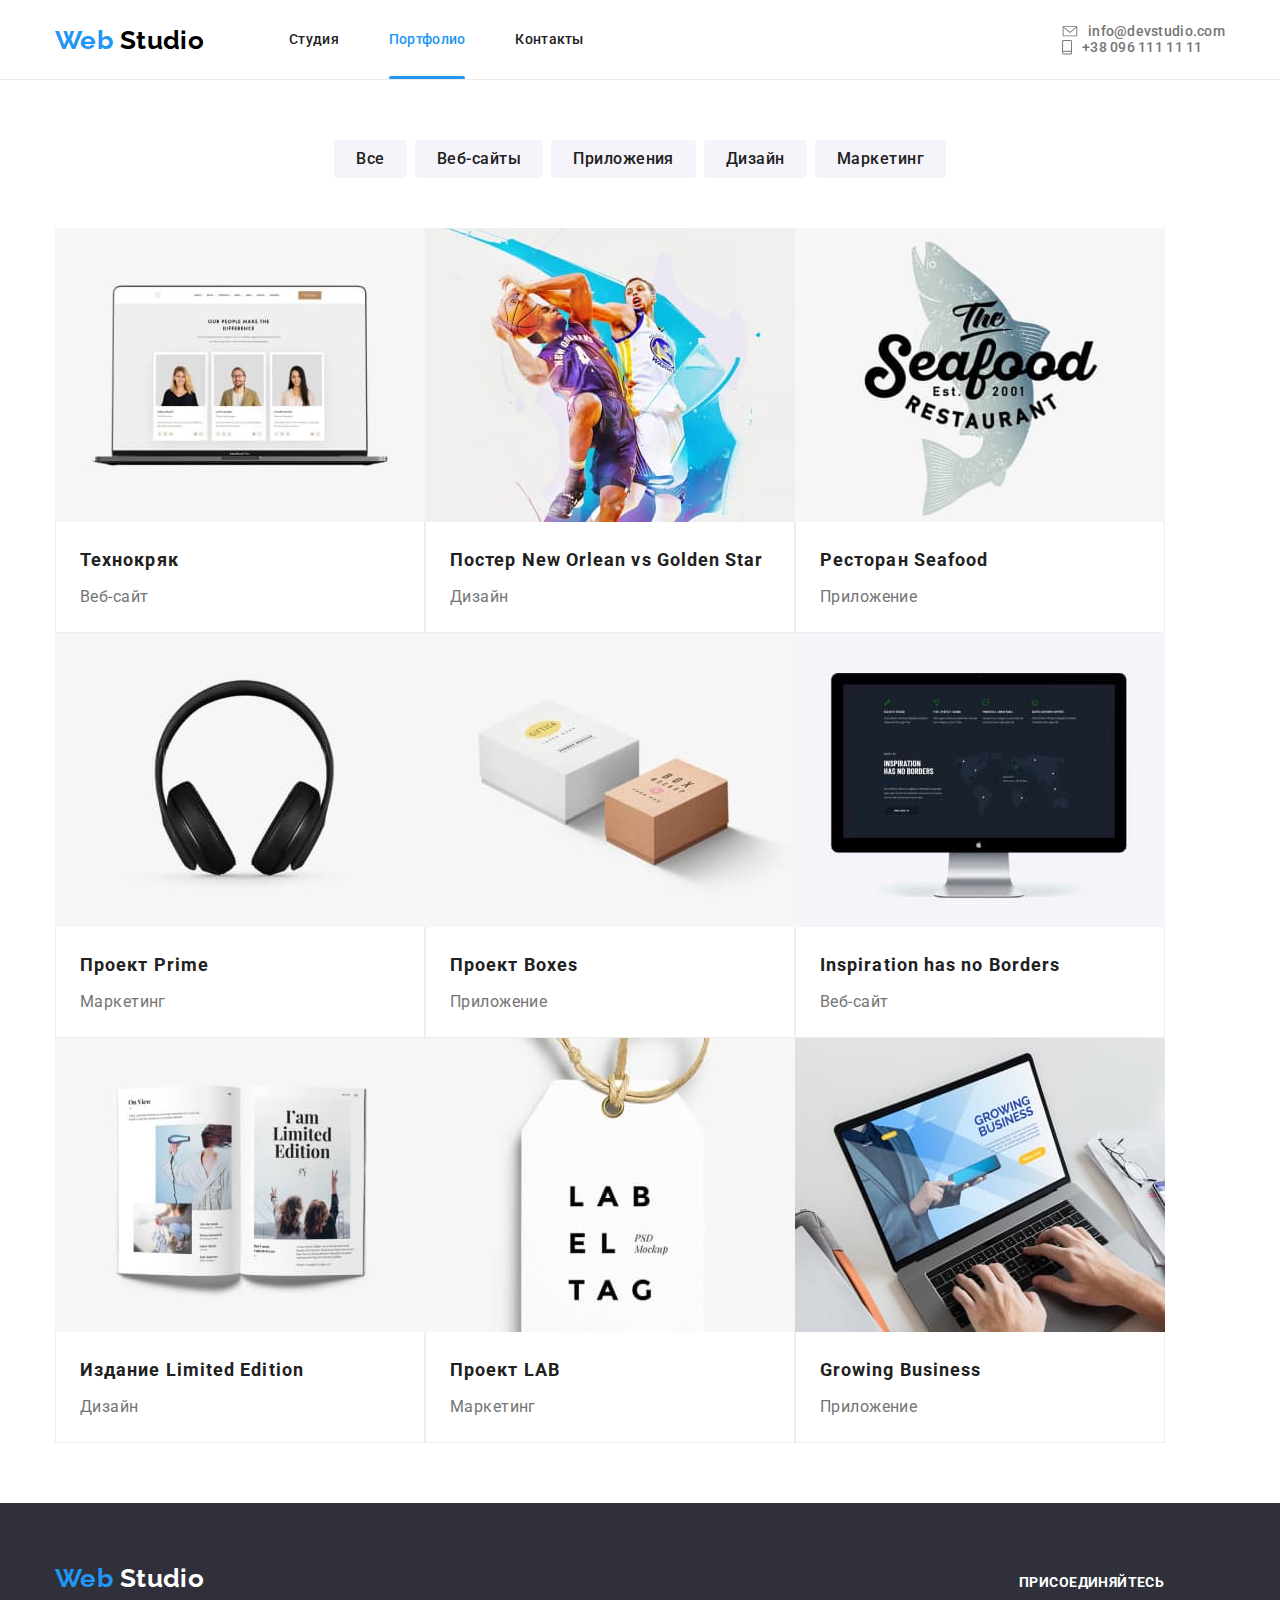
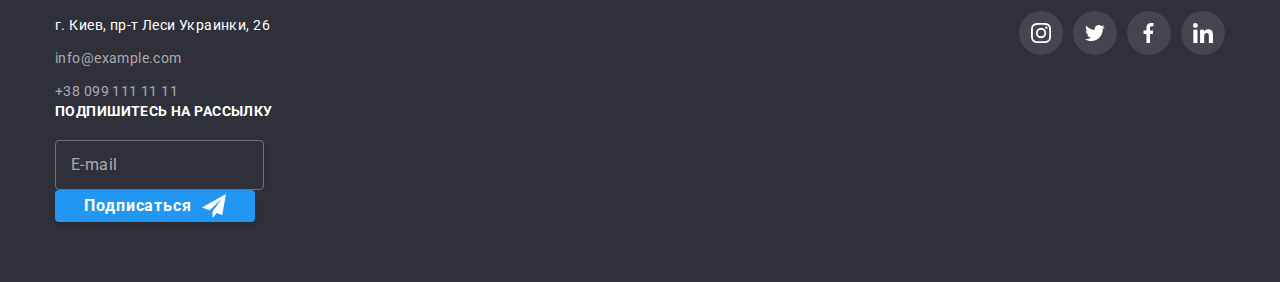
==== commit 45cd0a78: "Обновляет портфолио" ====
--- a/portfolio.html
+++ b/portfolio.html
@@ -335,55 +335,60 @@
     <footer class="footer">
       <div class="container">
         <div class="footer-content">
-          <div class="footer-contacts">
-            <a href="./index.html" class="footer-logo link">
-              <span>Web</span> Studio</a
-            >
-            <address class="footer-address">
-              <p class="city-address">г. Киев, пр-т Леси Украинки, 26</p>
-              <a href="mailto:info@example.com" class="link"
-                >info@example.com</a
+          <div class="footer-all-info">
+            <div class="footer-contacts">
+              <a href="./index.html" class="footer-logo link">
+                <span>Web</span> Studio</a
               >
-              <a href="phone:+380991111111" class="link">+38 099 111 11 11</a>
-            </address>
+              <address class="footer-address">
+                <p class="city-address">г. Киев, пр-т Леси Украинки, 26</p>
+                <a href="mailto:info@example.com" class="link"
+                  >info@example.com</a
+                >
+                <a href="phone:+380991111111" class="link">+38 099 111 11 11</a>
+              </address>
+            </div>
+            <div class="join-social-networks">
+              <p class="footer-call-to-action">присоединяйтесь</p>
+              <ul class="list footer-social-networks">
+                <li class="soc-item">
+                  <a
+                    href=""
+                    aria-label="Ссылка на Instagram"
+                    class="soc-button"
+                  >
+                    <svg width="20" height="20">
+                      <use href="./images/sprite4.svg#icon-instagram"></use>
+                    </svg>
+                  </a>
+                </li>
+                <li class="soc-item">
+                  <a href="" aria-label="Ссылка на Twitter" class="soc-button">
+                    <svg width="20" height="20">
+                      <use href="./images/sprite4.svg#icon-twitter"></use>
+                    </svg>
+                  </a>
+                </li>
+                <li class="soc-item">
+                  <a href="" aria-label="Ссылка на Facebook" class="soc-button">
+                    <svg width="20" height="20">
+                      <use href="./images/sprite4.svg#icon-facebook"></use>
+                    </svg>
+                  </a>
+                </li>
+                <li class="soc-item">
+                  <a href="" aria-label="Ссылка на LinkedIn" class="soc-button"
+                    ><svg width="20" height="20">
+                      <use href="./images/sprite4.svg#icon-linkedin"></use>
+                    </svg>
+                  </a>
+                </li>
+              </ul>
+            </div>
           </div>
-          <div class="join-social-networks">
-            <p class="footer-call-to-action">присоединяйтесь</p>
-            <ul class="list footer-social-networks">
-              <li class="soc-item">
-                <a href="" aria-label="Ссылка на Instagram" class="soc-button">
-                  <svg width="20" height="20">
-                    <use href="./images/sprite4.svg#icon-instagram"></use>
-                  </svg>
-                </a>
-              </li>
-              <li class="soc-item">
-                <a href="" aria-label="Ссылка на Twitter" class="soc-button">
-                  <svg width="20" height="20">
-                    <use href="./images/sprite4.svg#icon-twitter"></use>
-                  </svg>
-                </a>
-              </li>
-              <li class="soc-item">
-                <a href="" aria-label="Ссылка на Facebook" class="soc-button">
-                  <svg width="20" height="20">
-                    <use href="./images/sprite4.svg#icon-facebook"></use>
-                  </svg>
-                </a>
-              </li>
-              <li class="soc-item">
-                <a href="" aria-label="Ссылка на LinkedIn" class="soc-button"
-                  ><svg width="20" height="20">
-                    <use href="./images/sprite4.svg#icon-linkedin"></use>
-                  </svg>
-                </a>
-              </li>
-            </ul>
-          </div>
-
           <div class="subscribe">
             <p class="footer-call-to-action">подпишитесь на рассылку</p>
-            <!--Форма подписки-->
+
             <form class="subscribe-form">
               <div class="form-field">
                 <input
--- a/css/main.min.css
+++ b/css/main.min.css
@@ -1,2 +1,2 @@
-.visually-hidden{position:absolute;width:1px;height:1px;margin:-1px;border:0;padding:0;clip:rect(0 0 0 0);overflow:hidden}.header-logo,.site-nav .link,.header-contacts .link,.footer-logo,.footer-address .link{text-decoration:none}.site-nav,.header-contacts,.features-list,.team-list,.social-networks-list,.clients-list,.join-social-networks .footer-social-networks,.categories-list{padding:0;margin:0;list-style:none}.button-send,.portfolio .button{display:inline-block;text-align:center;border-radius:4px;border:0;color:#212121;background-color:#f5f4fa}.header-logo,.footer-logo{display:inline-block;font-weight:700;font-size:24px;line-height:1.17}body{background-color:#fff;color:#757575;font-family:Roboto,sans-serif;font-weight:400;font-size:14px;line-height:1.71;letter-spacing:0.03em}img{display:block;max-width:100%;height:auto}body.modal-open{overflow:hidden}.container{margin-left:auto;margin-right:auto;padding-left:15px;padding-right:15px}@media screen and (min-width: 480px){.container{width:480px}}@media screen and (min-width: 768px){.container{width:768px}}@media screen and (min-width: 1200px){.container{width:1200px}}.header{position:relative}.header::after{content:"";position:absolute;bottom:0;left:0;width:100%;height:1px;background:#ececec}.header-logo{color:#000;font-family:Raleway,sans-serif}@media screen and (max-width: 767px){.header-logo{padding-top:16px;padding-bottom:16px}}@media screen and (min-width: 1200px){.header-logo{font-size:26px;line-height:1.19}}.header-logo span{color:#2196f3}.site-nav{margin-bottom:60px}.site-nav .item:not(:last-child){margin-bottom:40px}.site-nav .link{display:block;color:#212121;font-weight:500;line-height:1.14;letter-spacing:0.02em;-webkit-transition:color 250ms cubic-bezier(0.4, 0, 0.2, 1);transition:color 250ms cubic-bezier(0.4, 0, 0.2, 1)}@media screen and (max-width: 767px){.site-nav .link{display:inline-block}}.site-nav .link:hover,.site-nav .link:focus{color:#2196f3}.site-nav .current{color:#2196f3;padding-bottom:12px}.link.current{position:relative}.link.current::after{content:"";position:absolute;bottom:0;left:0;width:100%;height:4px;border-radius:2px;background:#2196f3}.header-contacts .link{color:#757575;font-weight:500;line-height:1.14;letter-spacing:0.02em;fill:#757575;-webkit-transition:color 250ms cubic-bezier(0.4, 0, 0.2, 1);transition:color 250ms cubic-bezier(0.4, 0, 0.2, 1)}.header-contacts .link:hover,.header-contacts .link:focus{color:#2196f3;fill:#2196f3}.contacts-icon{margin-right:10px;-webkit-transition:fill 250ms cubic-bezier(0.4, 0, 0.2, 1);transition:fill 250ms cubic-bezier(0.4, 0, 0.2, 1)}.header .container{display:-webkit-box;display:-ms-flexbox;display:flex;-webkit-box-align:center;-ms-flex-align:center;align-items:center;-webkit-box-pack:justify;-ms-flex-pack:justify;justify-content:space-between;min-height:60px}.menu-button{display:-webkit-inline-box;display:-ms-inline-flexbox;display:inline-flex;margin:0;padding:0;border:none;background-color:transparent}@media screen and (min-width: 768px){.menu-button{display:none}}.menu-button .icon-cross{display:none;-webkit-transition:fill 250ms cubic-bezier(0.4, 0, 0.2, 1);transition:fill 250ms cubic-bezier(0.4, 0, 0.2, 1)}.menu-button .icon-cross:hover,.menu-button .icon-cross:focus{fill:#2196f3}.menu-button.is-open .icon-cross{display:block}.menu-button.is-open .icon-menu{display:none}.menu-button .icon-menu{-webkit-transition:fill 250ms cubic-bezier(0.4, 0, 0.2, 1);transition:fill 250ms cubic-bezier(0.4, 0, 0.2, 1)}.menu-button .icon-menu:hover,.menu-button .icon-menu:focus{fill:#2196f3}.menu-container{padding:60px;text-align:center;background-color:#fff;-webkit-box-shadow:0px 1px 3px rgba(0,0,0,0.16),0px 2px 4px rgba(0,0,0,0.08),0px 4px 8px rgba(0,0,0,0.04);box-shadow:0px 1px 3px rgba(0,0,0,0.16),0px 2px 4px rgba(0,0,0,0.08),0px 4px 8px rgba(0,0,0,0.04)}@media screen and (max-width: 767px){.menu-container{display:none;position:absolute;top:100%;left:0;width:100%;font-weight:500;font-size:18px;line-height:1.17;letter-spacing:0.02em}.menu-container.is-open{display:block}}@media screen and (min-width: 768px){.menu-container{display:-webkit-box;display:-ms-flexbox;display:flex;-webkit-box-pack:justify;-ms-flex-pack:justify;justify-content:space-between;-webkit-box-flex:1;-ms-flex-positive:1;flex-grow:1}}.section{padding-top:60px;padding-bottom:60px}.section-title{margin-top:0;margin-bottom:30px;text-align:center;color:#212121;font-weight:700;font-size:28px;line-height:1.18}.item:not(:last-child){margin-bottom:30px}.features .title{margin-top:0;margin-bottom:10px;color:#212121;font-weight:700;font-size:14px;line-height:1.14;text-transform:uppercase}.features p{margin-top:0;margin-bottom:0}.features-icon{display:-webkit-box;display:-ms-flexbox;display:flex;-webkit-box-align:center;-ms-flex-align:center;align-items:center;-webkit-box-pack:center;-ms-flex-pack:center;justify-content:center;margin-bottom:30px;height:120px;border-radius:4px;background-color:#f5f4fa}@media screen and (max-width: 1199px){.areas{display:none}}.team{background-color:#f5f4fa}.team-list .item{-webkit-box-shadow:0px 2px 1px rgba(0,0,0,0.2),0px 1px 1px rgba(0,0,0,0.14),0px 1px 3px rgba(0,0,0,0.12);box-shadow:0px 2px 1px rgba(0,0,0,0.2),0px 1px 1px rgba(0,0,0,0.14),0px 1px 3px rgba(0,0,0,0.12);border-radius:0px 0px 4px 4px;overflow:hidden;background-color:#fff;text-align:center}.team-list .item:not(:last-child){margin-bottom:30px}.team-img{display:block;margin-bottom:30px}.team .name{margin-top:0;margin-bottom:10px;color:#212121;font-weight:500;font-size:16px;line-height:1.18}.team .profession{margin-top:0;margin-bottom:16px;font-size:16px;line-height:1.18}.social-networks-list{display:-webkit-box;display:-ms-flexbox;display:flex;padding-bottom:24px;-webkit-box-pack:center;-ms-flex-pack:center;justify-content:center}.social-networks-list .soc-item:not(:last-child){margin-right:10px}.soc-button{display:-webkit-box;display:-ms-flexbox;display:flex;-webkit-box-align:center;-ms-flex-align:center;align-items:center;-webkit-box-pack:center;-ms-flex-pack:center;justify-content:center;width:44px;height:44px;border-radius:50%;fill:#afb1b8;-webkit-transition:fill 250ms cubic-bezier(0.4, 0, 0.2, 1),background-color 250ms cubic-bezier(0.4, 0, 0.2, 1);transition:fill 250ms cubic-bezier(0.4, 0, 0.2, 1),background-color 250ms cubic-bezier(0.4, 0, 0.2, 1)}.soc-button:hover,.soc-button:focus{fill:#fff;background-color:#2196f3}.clients-list{display:-webkit-box;display:-ms-flexbox;display:flex;-ms-flex-wrap:wrap;flex-wrap:wrap;margin:-15px}@media screen and (max-width: 767px){.clients-list .item{width:calc((100% - 4 * 15px) / 2);margin:15px}}.client-icon{display:-webkit-box;display:-ms-flexbox;display:flex;-webkit-box-align:center;-ms-flex-align:center;align-items:center;-webkit-box-pack:center;-ms-flex-pack:center;justify-content:center;height:90px;fill:#afb1b8;border:1px solid #afb1b8;border-radius:4px;-webkit-transition:fill 250ms cubic-bezier(0.4, 0, 0.2, 1),border-color 250ms cubic-bezier(0.4, 0, 0.2, 1);transition:fill 250ms cubic-bezier(0.4, 0, 0.2, 1),border-color 250ms cubic-bezier(0.4, 0, 0.2, 1)}.client-icon:hover,.client-icon:focus{fill:#2196f3;border-color:#2196f3}@media screen and (max-width: 767px){.footer-content{text-align:center}}.footer{padding-top:60px;padding-bottom:60px;background-color:#2f303a}.join-social-networks .footer-social-networks{display:-webkit-box;display:-ms-flexbox;display:flex}@media screen and (max-width: 767px){.join-social-networks .footer-social-networks{-webkit-box-pack:center;-ms-flex-pack:center;justify-content:center;margin-bottom:60px}}.footer-social-networks .soc-button{display:-webkit-box;display:-ms-flexbox;display:flex;-webkit-box-align:center;-ms-flex-align:center;align-items:center;-webkit-box-pack:center;-ms-flex-pack:center;justify-content:center;height:44px;width:44px;background-color:rgba(255,255,255,0.1);border-radius:50%;fill:#fff;-webkit-transition:background-color 250ms cubic-bezier(0.4, 0, 0.2, 1);transition:background-color 250ms cubic-bezier(0.4, 0, 0.2, 1)}.footer-social-networks .soc-button:hover,.footer-social-networks .soc-button:focus{background-color:#2196f3}.footer-social-networks .soc-item:not(:last-child){margin-right:10px}.footer-logo{margin-bottom:20px;color:#fff;font-family:Raleway,sans-serif}@media screen and (min-width: 1200px){.footer-logo{font-size:26px;line-height:1.18}}.footer-logo span{color:#2196f3}.footer-address{display:-webkit-box;display:-ms-flexbox;display:flex;-webkit-box-orient:vertical;-webkit-box-direction:normal;-ms-flex-direction:column;flex-direction:column;color:#fff;font-style:normal;margin-bottom:60px}.footer-address .city-address{margin-top:0px;margin-bottom:9px}.footer-address .link{color:rgba(255,255,255,0.6);-webkit-transition:color 250ms cubic-bezier(0.4, 0, 0.2, 1);transition:color 250ms cubic-bezier(0.4, 0, 0.2, 1)}.footer-address .link:hover,.footer-address .link:focus{color:#2196f3}.footer-address .link:not(:last-child){margin-bottom:9px}.footer .footer-call-to-action{margin-top:0;margin-bottom:20px;color:#fff;font-weight:700;line-height:1.14;text-transform:uppercase}.subscribe-form .form-field{position:relative;overflow:hidden}@media screen and (max-width: 767px){.subscribe-form .form-field{margin-bottom:20px}}.subscribe-form .form-label{position:absolute;top:50%;left:16px;-webkit-transform:translateY(-50%);transform:translateY(-50%);-webkit-transition:-webkit-transform 250ms cubic-bezier(0.4, 0, 0.2, 1);transition:-webkit-transform 250ms cubic-bezier(0.4, 0, 0.2, 1);transition:transform 250ms cubic-bezier(0.4, 0, 0.2, 1);transition:transform 250ms cubic-bezier(0.4, 0, 0.2, 1), -webkit-transform 250ms cubic-bezier(0.4, 0, 0.2, 1);font-size:16px;line-height:1.25;letter-spacing:0.03em;color:rgba(255,255,255,0.6)}.subscribe-form .form-input{display:block;height:50px;background-color:transparent;border:1px solid rgba(255,255,255,0.3);-webkit-box-shadow:0px 4px 4px rgba(0,0,0,0.15);box-shadow:0px 4px 4px rgba(0,0,0,0.15);border-radius:4px;font-size:16px;line-height:1.25;letter-spacing:0.03em;color:rgba(255,255,255,0.6)}@media screen and (max-width: 767px){.subscribe-form .form-input{width:100%}}.subscribe-form .form-field:focus-within>.form-label{-webkit-transform:translateY(-50px);transform:translateY(-50px)}.subscribe-form .form-input:not(:placeholder-shown)+.form-label{-webkit-transform:translateY(-50px);transform:translateY(-50px)}.subscribe-button{display:-webkit-box;display:-ms-flexbox;display:flex;-webkit-box-align:center;-ms-flex-align:center;align-items:center;-webkit-box-pack:center;-ms-flex-pack:center;justify-content:center;border-radius:4px;min-width:200px;border:0;color:#fff;background-color:#2196f3;-webkit-box-shadow:0px 4px 4px rgba(0,0,0,0.15);box-shadow:0px 4px 4px rgba(0,0,0,0.15);font-weight:700;font-size:16px;line-height:1.88;letter-spacing:0.06em;cursor:pointer}@media screen and (max-width: 767px){.subscribe-button{margin-left:auto;margin-right:auto;padding:10px 29px}}.subscribe-icon{margin-left:10px}.backdrop{position:fixed;top:0;left:0;width:100%;height:100%;background-color:rgba(0,0,0,0.2);-webkit-transition:opacity 250ms cubic-bezier(0.4, 0, 0.2, 1);transition:opacity 250ms cubic-bezier(0.4, 0, 0.2, 1)}@media screen and (max-width: 767px){.backdrop{padding:93px 15px;overflow-y:scroll}}.backdrop.is-hidden{opacity:0;pointer-events:none}@media screen and (min-width: 768px){.backdrop.is-hidden .modal{-webkit-transform:translate(-50%, -50%) scale(1.2);transform:translate(-50%, -50%) scale(1.2)}}.modal{background-color:#fff;-webkit-box-shadow:0px 2px 1px rgba(0,0,0,0.2),0px 1px 1px rgba(0,0,0,0.14),0px 1px 3px rgba(0,0,0,0.12);box-shadow:0px 2px 1px rgba(0,0,0,0.2),0px 1px 1px rgba(0,0,0,0.14),0px 1px 3px rgba(0,0,0,0.12);border-radius:4px}@media screen and (max-width: 767px){.modal{max-width:450px;margin-left:auto;margin-right:auto;position:relative}}@media screen and (min-width: 768px){.modal{position:absolute;top:50%;left:50%;max-width:450px;width:100%;-webkit-transform:translate(-50%, -50%) scale(1);transform:translate(-50%, -50%) scale(1);-webkit-transition:-webkit-transform 250ms cubic-bezier(0.4, 0, 0.2, 1);transition:-webkit-transform 250ms cubic-bezier(0.4, 0, 0.2, 1);transition:transform 250ms cubic-bezier(0.4, 0, 0.2, 1);transition:transform 250ms cubic-bezier(0.4, 0, 0.2, 1), -webkit-transform 250ms cubic-bezier(0.4, 0, 0.2, 1)}}.form-call{padding:40px;color:#757575;font-size:14px;line-height:1.14;letter-spacing:0.01em}.form-title{margin:0 0 30px;font-weight:700;font-size:20px;line-height:1.5;text-align:center;letter-spacing:0.03em;color:#212121}@media screen and (min-width: 1200px){.form-title{line-height:1.15}}.form-call .form-field{position:relative;display:block}.form-call .form-field:nth-child(-n+4){margin-bottom:28px}.form-call .form-label{position:absolute;top:50%;left:42px;-webkit-transform:translateY(-50%);transform:translateY(-50%);-webkit-transition:color 250ms cubic-bezier(0.4, 0, 0.2, 1),font-size 250ms cubic-bezier(0.4, 0, 0.2, 1),-webkit-transform 250ms cubic-bezier(0.4, 0, 0.2, 1);transition:color 250ms cubic-bezier(0.4, 0, 0.2, 1),font-size 250ms cubic-bezier(0.4, 0, 0.2, 1),-webkit-transform 250ms cubic-bezier(0.4, 0, 0.2, 1);transition:transform 250ms cubic-bezier(0.4, 0, 0.2, 1),color 250ms cubic-bezier(0.4, 0, 0.2, 1),font-size 250ms cubic-bezier(0.4, 0, 0.2, 1);transition:transform 250ms cubic-bezier(0.4, 0, 0.2, 1),color 250ms cubic-bezier(0.4, 0, 0.2, 1),font-size 250ms cubic-bezier(0.4, 0, 0.2, 1),-webkit-transform 250ms cubic-bezier(0.4, 0, 0.2, 1)}.form-call .form-input{width:100%;margin:0;padding:12px 42px;border:1px solid rgba(33,33,33,0.2);border-radius:4px;-webkit-transition:border-color 250ms cubic-bezier(0.4, 0, 0.2, 1);transition:border-color 250ms cubic-bezier(0.4, 0, 0.2, 1)}.form-call .form-input:focus{outline:none;border-color:#2196f3}.form-field.text-area{margin-bottom:20px}.form-input.comment{display:block;resize:none;padding:12px 16px}.form-call .comment-label{position:absolute;top:12px;left:16px;-webkit-transition:color 250ms cubic-bezier(0.4, 0, 0.2, 1),font-size 250ms cubic-bezier(0.4, 0, 0.2, 1),-webkit-transform 250ms cubic-bezier(0.4, 0, 0.2, 1);transition:color 250ms cubic-bezier(0.4, 0, 0.2, 1),font-size 250ms cubic-bezier(0.4, 0, 0.2, 1),-webkit-transform 250ms cubic-bezier(0.4, 0, 0.2, 1);transition:transform 250ms cubic-bezier(0.4, 0, 0.2, 1),color 250ms cubic-bezier(0.4, 0, 0.2, 1),font-size 250ms cubic-bezier(0.4, 0, 0.2, 1);transition:transform 250ms cubic-bezier(0.4, 0, 0.2, 1),color 250ms cubic-bezier(0.4, 0, 0.2, 1),font-size 250ms cubic-bezier(0.4, 0, 0.2, 1),-webkit-transform 250ms cubic-bezier(0.4, 0, 0.2, 1)}.policy{display:-webkit-box;display:-ms-flexbox;display:flex;-webkit-box-align:center;-ms-flex-align:center;align-items:center;-webkit-box-pack:center;-ms-flex-pack:center;justify-content:center;margin-bottom:30px}.policy-text{font-size:12px;line-height:1.17}@media screen and (min-width: 1200px){.policy-text{font-size:14px;line-height:1.71}}.policy-link{color:#2196f3}.checkbox{margin-right:8px}.form-icon{position:absolute;top:50%;left:16px;-webkit-transform:translateY(-50%);transform:translateY(-50%);-webkit-transition:fill 250ms cubic-bezier(0.4, 0, 0.2, 1);transition:fill 250ms cubic-bezier(0.4, 0, 0.2, 1)}.form-field:focus-within>.form-icon{fill:#2196f3}.form-field:focus-within>.form-label,.form-input:not(:placeholder-shown)+.form-label{-webkit-transform:translateY(-38px) translateX(-26px);transform:translateY(-38px) translateX(-26px);color:#2196f3;font-size:12px}.form-field:focus-within>.comment-label,.form-input:not(:placeholder-shown)+.comment-label{-webkit-transform:translateY(-28px);transform:translateY(-28px);color:#2196f3;font-size:12px}.checkbox{position:absolute;width:1px;height:1px;margin:-1px;border:0;padding:0;clip:rect(0 0 0 0);overflow:hidden}.icon-check{display:inline-block;width:15px;height:15px;margin-right:8px;border-radius:2px;border:2px solid #212121;-webkit-transition:all 250ms cubic-bezier(0.4, 0, 0.2, 1);transition:all 250ms cubic-bezier(0.4, 0, 0.2, 1)}.checkbox:checked+.icon-check{border-color:#2196f3;background-color:#2196f3;border-radius:2px;background-image:url("../images/icon-check.svg");background-size:contain;background-origin:border-box}.button-send{display:-webkit-box;display:-ms-flexbox;display:flex;-webkit-box-align:center;-ms-flex-align:center;align-items:center;-webkit-box-pack:center;-ms-flex-pack:center;justify-content:center;margin-left:auto;margin-right:auto;cursor:pointer;padding:10px 32px;min-width:200px;font-weight:700;font-size:16px;line-height:1.88;letter-spacing:0.06em;-webkit-box-shadow:0px 4px 4px rgba(0,0,0,0.15);box-shadow:0px 4px 4px rgba(0,0,0,0.15);color:#fff;background-color:#2196f3}.button-close{position:absolute;top:8px;right:8px;display:-webkit-box;display:-ms-flexbox;display:flex;-webkit-box-align:center;-ms-flex-align:center;align-items:center;-webkit-box-pack:center;-ms-flex-pack:center;justify-content:center;height:30px;width:30px;background-color:#fff;border-radius:50%;border:1px solid rgba(0,0,0,0.1);-webkit-transition:fill 250ms cubic-bezier(0.4, 0, 0.2, 1);transition:fill 250ms cubic-bezier(0.4, 0, 0.2, 1)}.button-close:hover,.button-close:focus{fill:#2196f3}@media screen and (max-width: 767px){.categories-list{display:-webkit-box;display:-ms-flexbox;display:flex;-ms-flex-wrap:wrap;flex-wrap:wrap;margin-bottom:40px}.categories-list .item:not(:last-child){margin-right:8px}.categories-list .item:nth-child(-n+3){margin-bottom:15px}.categories-list .item:nth-last-child(-n+2){margin-bottom:0}}.portfolio .button{padding:6px 22px;min-width:73px;font-weight:500;font-size:16px;line-height:1.63;letter-spacing:0.03em;-webkit-transition:color 250ms cubic-bezier(0.4, 0, 0.2, 1),background-color 250ms cubic-bezier(0.4, 0, 0.2, 1),-webkit-box-shadow 250ms cubic-bezier(0.4, 0, 0.2, 1);transition:color 250ms cubic-bezier(0.4, 0, 0.2, 1),background-color 250ms cubic-bezier(0.4, 0, 0.2, 1),-webkit-box-shadow 250ms cubic-bezier(0.4, 0, 0.2, 1);transition:color 250ms cubic-bezier(0.4, 0, 0.2, 1),background-color 250ms cubic-bezier(0.4, 0, 0.2, 1),box-shadow 250ms cubic-bezier(0.4, 0, 0.2, 1);transition:color 250ms cubic-bezier(0.4, 0, 0.2, 1),background-color 250ms cubic-bezier(0.4, 0, 0.2, 1),box-shadow 250ms cubic-bezier(0.4, 0, 0.2, 1),-webkit-box-shadow 250ms cubic-bezier(0.4, 0, 0.2, 1)}.portfolio .button:hover,.portfolio .button:focus{color:#fff;background-color:#2196f3;-webkit-box-shadow:0px 2px 2px rgba(0,0,0,0.12),0px 1px 2px rgba(0,0,0,0.08),0px 3px 1px rgba(0,0,0,0.1);box-shadow:0px 2px 2px rgba(0,0,0,0.12),0px 1px 2px rgba(0,0,0,0.08),0px 3px 1px rgba(0,0,0,0.1)}
+.visually-hidden{position:absolute;width:1px;height:1px;margin:-1px;border:0;padding:0;clip:rect(0 0 0 0);overflow:hidden}.header-logo,.site-nav .link,.header-contacts .link,.footer-logo,.footer-address .link,.portfolio .card{text-decoration:none}.site-nav,.header-contacts,.features-list,.team-list,.social-networks-list,.clients-list,.join-social-networks .footer-social-networks,.categories-list,.portfolio-list{padding:0;margin:0;list-style:none}.button-send,.portfolio .button{display:inline-block;text-align:center;border-radius:4px;border:0;color:#212121;background-color:#f5f4fa}.header-logo,.footer-logo{display:inline-block;font-weight:700;font-size:24px;line-height:1.17}body{background-color:#fff;color:#757575;font-family:Roboto,sans-serif;font-weight:400;font-size:14px;line-height:1.71;letter-spacing:0.03em}img{display:block;max-width:100%;height:auto}body.modal-open{overflow:hidden}.container{margin-left:auto;margin-right:auto;padding-left:15px;padding-right:15px}@media screen and (min-width: 480px){.container{width:480px}}@media screen and (min-width: 768px){.container{width:768px}}@media screen and (min-width: 1200px){.container{width:1200px}}.header{position:relative}.header::after{content:"";position:absolute;bottom:0;left:0;width:100%;height:1px;background:#ececec}.header-logo{color:#000;font-family:Raleway,sans-serif}@media screen and (max-width: 767px){.header-logo{padding-top:16px;padding-bottom:16px}}@media screen and (min-width: 1200px){.header-logo{font-size:26px;line-height:1.19}}.header-logo span{color:#2196f3}@media screen and (min-width: 768px){.site-nav{display:-webkit-box;display:-ms-flexbox;display:flex;margin-left:81px}}@media screen and (min-width: 1200px){.site-nav{margin-left:85px}}@media screen and (max-width: 767px){.site-nav{margin-bottom:60px}.site-nav .item:not(:last-child){margin-bottom:40px}}@media screen and (min-width: 768px){.site-nav .item:not(:last-child){margin-bottom:0;margin-right:50px}}.site-nav .link{display:block;color:#212121;font-weight:500;line-height:1.14;letter-spacing:0.02em;-webkit-transition:color 250ms cubic-bezier(0.4, 0, 0.2, 1);transition:color 250ms cubic-bezier(0.4, 0, 0.2, 1)}@media screen and (max-width: 767px){.site-nav .link{display:inline-block}}.site-nav .link:hover,.site-nav .link:focus{color:#2196f3}@media screen and (min-width: 768px){.site-nav .link{padding-top:32px;padding-bottom:32px}}.site-nav .current{color:#2196f3}@media screen and (max-width: 767px){.site-nav .current{padding-bottom:12px}}@media screen and (min-width: 768px){.site-nav .current{padding-bottom:32px}}.link.current{position:relative}.link.current::after{content:"";position:absolute;bottom:0;left:0;width:100%;height:4px;border-radius:2px;background:#2196f3}.header-contacts{margin-left:auto}@media screen and (min-width: 768px) and (max-width: 1199px){.header-contacts{text-align:left;padding-top:21px;padding-bottom:21px}.header-contacts .item:not(:last-child){margin-bottom:10px}}.header-contacts .link{display:-webkit-box;display:-ms-flexbox;display:flex;-webkit-box-align:center;-ms-flex-align:center;align-items:center;color:#757575;font-weight:500;line-height:1.14;letter-spacing:0.02em;fill:#757575;-webkit-transition:color 250ms cubic-bezier(0.4, 0, 0.2, 1);transition:color 250ms cubic-bezier(0.4, 0, 0.2, 1)}@media screen and (min-width: 768px) and (max-width: 1199px){.header-contacts .link{font-size:12px;line-height:1.17}}.header-contacts .link:hover,.header-contacts .link:focus{color:#2196f3;fill:#2196f3}.contacts-icon{margin-right:10px;-webkit-transition:fill 250ms cubic-bezier(0.4, 0, 0.2, 1);transition:fill 250ms cubic-bezier(0.4, 0, 0.2, 1)}.header .container{display:-webkit-box;display:-ms-flexbox;display:flex;-webkit-box-align:center;-ms-flex-align:center;align-items:center;-webkit-box-pack:justify;-ms-flex-pack:justify;justify-content:space-between;min-height:60px}.menu-button{display:-webkit-inline-box;display:-ms-inline-flexbox;display:inline-flex;margin:0;padding:0;border:none;background-color:transparent}@media screen and (min-width: 768px){.menu-button{display:none}}.menu-button .icon-cross{display:none;-webkit-transition:fill 250ms cubic-bezier(0.4, 0, 0.2, 1);transition:fill 250ms cubic-bezier(0.4, 0, 0.2, 1)}.menu-button .icon-cross:hover,.menu-button .icon-cross:focus{fill:#2196f3}.menu-button.is-open .icon-cross{display:block}.menu-button.is-open .icon-menu{display:none}.menu-button .icon-menu{-webkit-transition:fill 250ms cubic-bezier(0.4, 0, 0.2, 1);transition:fill 250ms cubic-bezier(0.4, 0, 0.2, 1)}.menu-button .icon-menu:hover,.menu-button .icon-menu:focus{fill:#2196f3}.menu-container{text-align:center;background-color:#fff}@media screen and (max-width: 767px){.menu-container{padding:60px;-webkit-box-shadow:0px 1px 3px rgba(0,0,0,0.16),0px 2px 4px rgba(0,0,0,0.08),0px 4px 8px rgba(0,0,0,0.04);box-shadow:0px 1px 3px rgba(0,0,0,0.16),0px 2px 4px rgba(0,0,0,0.08),0px 4px 8px rgba(0,0,0,0.04);display:none;position:absolute;top:100%;left:0;width:100%;font-weight:500;font-size:18px;line-height:1.17;letter-spacing:0.02em}.menu-container.is-open{display:block;z-index:2}}@media screen and (min-width: 768px){.menu-container{display:-webkit-box;display:-ms-flexbox;display:flex;-webkit-box-align:center;-ms-flex-align:center;align-items:center;-webkit-box-pack:justify;-ms-flex-pack:justify;justify-content:space-between;-webkit-box-flex:1;-ms-flex-positive:1;flex-grow:1;padding:0}}.section{padding-top:60px;padding-bottom:60px}.section-title{margin-top:0;margin-bottom:30px;text-align:center;color:#212121;font-weight:700;font-size:28px;line-height:1.18}@media screen and (min-width: 768px){.features-list{display:-webkit-box;display:-ms-flexbox;display:flex;-ms-flex-wrap:wrap;flex-wrap:wrap;margin:-15px}}@media screen and (max-width: 767px){.item:not(:last-child){margin-bottom:30px}}@media screen and (min-width: 768px){.features-list .item{width:calc((100% - 4 * 15px) / 2);margin:15px}}.features .title{margin-top:0;margin-bottom:10px;color:#212121;font-weight:700;font-size:14px;line-height:1.14;text-transform:uppercase}.features p{margin-top:0;margin-bottom:0}.features-icon{display:-webkit-box;display:-ms-flexbox;display:flex;-webkit-box-align:center;-ms-flex-align:center;align-items:center;-webkit-box-pack:center;-ms-flex-pack:center;justify-content:center;margin-bottom:30px;height:120px;border-radius:4px;background-color:#f5f4fa}@media screen and (max-width: 1199px){.areas{display:none}}.team{background-color:#f5f4fa}@media screen and (min-width: 768px){.team-list{display:-webkit-box;display:-ms-flexbox;display:flex;-ms-flex-wrap:wrap;flex-wrap:wrap;margin:-15px}}.team-list .item{-webkit-box-shadow:0px 2px 1px rgba(0,0,0,0.2),0px 1px 1px rgba(0,0,0,0.14),0px 1px 3px rgba(0,0,0,0.12);box-shadow:0px 2px 1px rgba(0,0,0,0.2),0px 1px 1px rgba(0,0,0,0.14),0px 1px 3px rgba(0,0,0,0.12);border-radius:0px 0px 4px 4px;overflow:hidden;background-color:#fff;text-align:center}@media screen and (max-width: 767px){.team-list .item:not(:last-child){margin-bottom:30px}}@media screen and (min-width: 768px){.team-list .item{width:calc((100% - 4 * 15px) / 2);margin:15px}}.team-img{display:block;margin-bottom:30px}.team .name{margin-top:0;margin-bottom:10px;color:#212121;font-weight:500;font-size:16px;line-height:1.18}.team .profession{margin-top:0;margin-bottom:16px;font-size:16px;line-height:1.18}.social-networks-list{display:-webkit-box;display:-ms-flexbox;display:flex;padding-bottom:24px;-webkit-box-pack:center;-ms-flex-pack:center;justify-content:center}.social-networks-list .soc-item:not(:last-child){margin-right:10px}.soc-button{display:-webkit-box;display:-ms-flexbox;display:flex;-webkit-box-align:center;-ms-flex-align:center;align-items:center;-webkit-box-pack:center;-ms-flex-pack:center;justify-content:center;width:44px;height:44px;border-radius:50%;fill:#afb1b8;-webkit-transition:fill 250ms cubic-bezier(0.4, 0, 0.2, 1),background-color 250ms cubic-bezier(0.4, 0, 0.2, 1);transition:fill 250ms cubic-bezier(0.4, 0, 0.2, 1),background-color 250ms cubic-bezier(0.4, 0, 0.2, 1)}.soc-button:hover,.soc-button:focus{fill:#fff;background-color:#2196f3}.clients-list{display:-webkit-box;display:-ms-flexbox;display:flex;-ms-flex-wrap:wrap;flex-wrap:wrap;margin:-15px}@media screen and (max-width: 767px){.clients-list .item{width:calc((100% - 4 * 15px) / 2);margin:15px}}@media screen and (min-width: 768px) and (max-width: 1199px){.clients-list .item{width:calc((100% - 6 * 15px) / 3);margin:15px}}.client-icon{display:-webkit-box;display:-ms-flexbox;display:flex;-webkit-box-align:center;-ms-flex-align:center;align-items:center;-webkit-box-pack:center;-ms-flex-pack:center;justify-content:center;height:90px;fill:#afb1b8;border:1px solid #afb1b8;border-radius:4px;-webkit-transition:fill 250ms cubic-bezier(0.4, 0, 0.2, 1),border-color 250ms cubic-bezier(0.4, 0, 0.2, 1);transition:fill 250ms cubic-bezier(0.4, 0, 0.2, 1),border-color 250ms cubic-bezier(0.4, 0, 0.2, 1)}.client-icon:hover,.client-icon:focus{fill:#2196f3;border-color:#2196f3}@media screen and (max-width: 767px){.footer-content{text-align:center}}@media screen and (min-width: 768px){.footer-all-info{display:-webkit-box;display:-ms-flexbox;display:flex;-webkit-box-pack:justify;-ms-flex-pack:justify;justify-content:space-between;-webkit-box-align:baseline;-ms-flex-align:baseline;align-items:baseline}}@media screen and (min-width: 768px) and (max-width: 1199px){.footer-all-info{margin-bottom:60px}}.footer{padding-top:60px;padding-bottom:60px;background-color:#2f303a}@media screen and (min-width: 768px) and (max-width: 1199px){.footer-contacts{text-align:center}}.join-social-networks .footer-social-networks{display:-webkit-box;display:-ms-flexbox;display:flex}@media screen and (max-width: 767px){.join-social-networks .footer-social-networks{-webkit-box-pack:center;-ms-flex-pack:center;justify-content:center;margin-bottom:60px}}.footer-social-networks .soc-button{display:-webkit-box;display:-ms-flexbox;display:flex;-webkit-box-align:center;-ms-flex-align:center;align-items:center;-webkit-box-pack:center;-ms-flex-pack:center;justify-content:center;height:44px;width:44px;background-color:rgba(255,255,255,0.1);border-radius:50%;fill:#fff;-webkit-transition:background-color 250ms cubic-bezier(0.4, 0, 0.2, 1);transition:background-color 250ms cubic-bezier(0.4, 0, 0.2, 1)}.footer-social-networks .soc-button:hover,.footer-social-networks .soc-button:focus{background-color:#2196f3}.footer-social-networks .soc-item:not(:last-child){margin-right:10px}@media screen and (min-width: 768px) and (max-width: 1199px){.join-social-networks{text-align:center}}.footer-logo{margin-bottom:20px;color:#fff;font-family:Raleway,sans-serif}@media screen and (min-width: 1200px){.footer-logo{font-size:26px;line-height:1.18}}.footer-logo span{color:#2196f3}.footer-address{display:-webkit-box;display:-ms-flexbox;display:flex;-webkit-box-orient:vertical;-webkit-box-direction:normal;-ms-flex-direction:column;flex-direction:column;color:#fff;font-style:normal}@media screen and (max-width: 767px){.footer-address{margin-bottom:60px}}.footer-address .city-address{margin-top:0px;margin-bottom:9px}@media screen and (max-width: 1199px){.footer-address .city-address{margin-bottom:8px}}.footer-address .link{color:rgba(255,255,255,0.6);-webkit-transition:color 250ms cubic-bezier(0.4, 0, 0.2, 1);transition:color 250ms cubic-bezier(0.4, 0, 0.2, 1)}.footer-address .link:hover,.footer-address .link:focus{color:#2196f3}.footer-address .link:not(:last-child){margin-bottom:9px}@media screen and (max-width: 1199px){.footer-address .link:not(:last-child){margin-bottom:8px}}.footer .footer-call-to-action{margin-top:0;margin-bottom:20px;color:#fff;font-weight:700;line-height:1.14;text-transform:uppercase}@media screen and (min-width: 768px) and (max-width: 1199px){.subscribe-form{display:-webkit-box;display:-ms-flexbox;display:flex;-webkit-box-orient:vertical;-webkit-box-direction:normal;-ms-flex-direction:column;flex-direction:column;-webkit-box-align:center;-ms-flex-align:center;align-items:center}}@media screen and (min-width: 768px) and (max-width: 1199px){.subscribe .footer-call-to-action{text-align:center}}.subscribe-form .form-field{position:relative;overflow:hidden}@media screen and (max-width: 1199px){.subscribe-form .form-field{margin-bottom:20px}}.subscribe-form .form-label{position:absolute;top:50%;left:16px;-webkit-transform:translateY(-50%);transform:translateY(-50%);-webkit-transition:-webkit-transform 250ms cubic-bezier(0.4, 0, 0.2, 1);transition:-webkit-transform 250ms cubic-bezier(0.4, 0, 0.2, 1);transition:transform 250ms cubic-bezier(0.4, 0, 0.2, 1);transition:transform 250ms cubic-bezier(0.4, 0, 0.2, 1), -webkit-transform 250ms cubic-bezier(0.4, 0, 0.2, 1);font-size:16px;line-height:1.25;letter-spacing:0.03em;color:rgba(255,255,255,0.6)}.subscribe-form .form-input{display:block;height:50px;background-color:transparent;border:1px solid rgba(255,255,255,0.3);-webkit-box-shadow:0px 4px 4px rgba(0,0,0,0.15);box-shadow:0px 4px 4px rgba(0,0,0,0.15);border-radius:4px;font-size:16px;line-height:1.25;letter-spacing:0.03em;color:rgba(255,255,255,0.6)}@media screen and (max-width: 767px){.subscribe-form .form-input{width:100%}}@media screen and (min-width: 768px) and (max-width: 1199px){.subscribe-form .form-input{width:450px}}.subscribe-form .form-field:focus-within>.form-label{-webkit-transform:translateY(-50px);transform:translateY(-50px)}.subscribe-form .form-input:not(:placeholder-shown)+.form-label{-webkit-transform:translateY(-50px);transform:translateY(-50px)}.subscribe-button{display:-webkit-box;display:-ms-flexbox;display:flex;-webkit-box-align:center;-ms-flex-align:center;align-items:center;-webkit-box-pack:center;-ms-flex-pack:center;justify-content:center;border-radius:4px;min-width:200px;border:0;color:#fff;background-color:#2196f3;-webkit-box-shadow:0px 4px 4px rgba(0,0,0,0.15);box-shadow:0px 4px 4px rgba(0,0,0,0.15);font-weight:700;font-size:16px;line-height:1.88;letter-spacing:0.06em;cursor:pointer}@media screen and (max-width: 1199px){.subscribe-button{margin-left:auto;margin-right:auto;padding:10px 29px}}.subscribe-icon{margin-left:10px}.backdrop{position:fixed;top:0;left:0;width:100%;height:100%;background-color:rgba(0,0,0,0.2);-webkit-transition:opacity 250ms cubic-bezier(0.4, 0, 0.2, 1);transition:opacity 250ms cubic-bezier(0.4, 0, 0.2, 1)}@media screen and (max-width: 767px){.backdrop{padding:93px 15px;overflow-y:scroll}}.backdrop.is-hidden{opacity:0;pointer-events:none}@media screen and (min-width: 768px){.backdrop.is-hidden .modal{-webkit-transform:translate(-50%, -50%) scale(1.2);transform:translate(-50%, -50%) scale(1.2)}}.modal{background-color:#fff;-webkit-box-shadow:0px 2px 1px rgba(0,0,0,0.2),0px 1px 1px rgba(0,0,0,0.14),0px 1px 3px rgba(0,0,0,0.12);box-shadow:0px 2px 1px rgba(0,0,0,0.2),0px 1px 1px rgba(0,0,0,0.14),0px 1px 3px rgba(0,0,0,0.12);border-radius:4px}@media screen and (max-width: 767px){.modal{max-width:450px;margin-left:auto;margin-right:auto;position:relative}}@media screen and (min-width: 768px){.modal{position:absolute;top:50%;left:50%;max-width:450px;width:100%;-webkit-transform:translate(-50%, -50%) scale(1);transform:translate(-50%, -50%) scale(1);-webkit-transition:-webkit-transform 250ms cubic-bezier(0.4, 0, 0.2, 1);transition:-webkit-transform 250ms cubic-bezier(0.4, 0, 0.2, 1);transition:transform 250ms cubic-bezier(0.4, 0, 0.2, 1);transition:transform 250ms cubic-bezier(0.4, 0, 0.2, 1), -webkit-transform 250ms cubic-bezier(0.4, 0, 0.2, 1)}}.form-call{padding:40px;color:#757575;font-size:14px;line-height:1.14;letter-spacing:0.01em}.form-title{margin:0 0 30px;font-weight:700;font-size:20px;line-height:1.5;text-align:center;letter-spacing:0.03em;color:#212121}@media screen and (min-width: 1200px){.form-title{line-height:1.15}}.form-call .form-field{position:relative;display:block}.form-call .form-field:nth-child(-n+4){margin-bottom:28px}.form-call .form-label{position:absolute;top:50%;left:42px;-webkit-transform:translateY(-50%);transform:translateY(-50%);-webkit-transition:color 250ms cubic-bezier(0.4, 0, 0.2, 1),font-size 250ms cubic-bezier(0.4, 0, 0.2, 1),-webkit-transform 250ms cubic-bezier(0.4, 0, 0.2, 1);transition:color 250ms cubic-bezier(0.4, 0, 0.2, 1),font-size 250ms cubic-bezier(0.4, 0, 0.2, 1),-webkit-transform 250ms cubic-bezier(0.4, 0, 0.2, 1);transition:transform 250ms cubic-bezier(0.4, 0, 0.2, 1),color 250ms cubic-bezier(0.4, 0, 0.2, 1),font-size 250ms cubic-bezier(0.4, 0, 0.2, 1);transition:transform 250ms cubic-bezier(0.4, 0, 0.2, 1),color 250ms cubic-bezier(0.4, 0, 0.2, 1),font-size 250ms cubic-bezier(0.4, 0, 0.2, 1),-webkit-transform 250ms cubic-bezier(0.4, 0, 0.2, 1)}.form-call .form-input{width:100%;margin:0;padding:12px 42px;border:1px solid rgba(33,33,33,0.2);border-radius:4px;-webkit-transition:border-color 250ms cubic-bezier(0.4, 0, 0.2, 1);transition:border-color 250ms cubic-bezier(0.4, 0, 0.2, 1)}.form-call .form-input:focus{outline:none;border-color:#2196f3}.form-field.text-area{margin-bottom:20px}.form-input.comment{display:block;resize:none;padding:12px 16px}.form-call .comment-label{position:absolute;top:12px;left:16px;-webkit-transition:color 250ms cubic-bezier(0.4, 0, 0.2, 1),font-size 250ms cubic-bezier(0.4, 0, 0.2, 1),-webkit-transform 250ms cubic-bezier(0.4, 0, 0.2, 1);transition:color 250ms cubic-bezier(0.4, 0, 0.2, 1),font-size 250ms cubic-bezier(0.4, 0, 0.2, 1),-webkit-transform 250ms cubic-bezier(0.4, 0, 0.2, 1);transition:transform 250ms cubic-bezier(0.4, 0, 0.2, 1),color 250ms cubic-bezier(0.4, 0, 0.2, 1),font-size 250ms cubic-bezier(0.4, 0, 0.2, 1);transition:transform 250ms cubic-bezier(0.4, 0, 0.2, 1),color 250ms cubic-bezier(0.4, 0, 0.2, 1),font-size 250ms cubic-bezier(0.4, 0, 0.2, 1),-webkit-transform 250ms cubic-bezier(0.4, 0, 0.2, 1)}.policy{display:-webkit-box;display:-ms-flexbox;display:flex;-webkit-box-align:center;-ms-flex-align:center;align-items:center;-webkit-box-pack:center;-ms-flex-pack:center;justify-content:center;margin-bottom:30px}.policy-text{font-size:12px;line-height:1.17}@media screen and (min-width: 1200px){.policy-text{font-size:14px;line-height:1.71}}.policy-link{color:#2196f3}.checkbox{margin-right:8px}.form-icon{position:absolute;top:50%;left:16px;-webkit-transform:translateY(-50%);transform:translateY(-50%);-webkit-transition:fill 250ms cubic-bezier(0.4, 0, 0.2, 1);transition:fill 250ms cubic-bezier(0.4, 0, 0.2, 1)}.form-field:focus-within>.form-icon{fill:#2196f3}.form-field:focus-within>.form-label,.form-input:not(:placeholder-shown)+.form-label{-webkit-transform:translateY(-38px) translateX(-26px);transform:translateY(-38px) translateX(-26px);color:#2196f3;font-size:12px}.form-field:focus-within>.comment-label,.form-input:not(:placeholder-shown)+.comment-label{-webkit-transform:translateY(-28px);transform:translateY(-28px);color:#2196f3;font-size:12px}.checkbox{position:absolute;width:1px;height:1px;margin:-1px;border:0;padding:0;clip:rect(0 0 0 0);overflow:hidden}.icon-check{display:inline-block;width:15px;height:15px;margin-right:8px;border-radius:2px;border:2px solid #212121;-webkit-transition:all 250ms cubic-bezier(0.4, 0, 0.2, 1);transition:all 250ms cubic-bezier(0.4, 0, 0.2, 1)}.checkbox:checked+.icon-check{border-color:#2196f3;background-color:#2196f3;border-radius:2px;background-image:url("../images/icon-check.svg");background-size:contain;background-origin:border-box}.button-send{display:-webkit-box;display:-ms-flexbox;display:flex;-webkit-box-align:center;-ms-flex-align:center;align-items:center;-webkit-box-pack:center;-ms-flex-pack:center;justify-content:center;margin-left:auto;margin-right:auto;cursor:pointer;padding:10px 32px;min-width:200px;font-weight:700;font-size:16px;line-height:1.88;letter-spacing:0.06em;-webkit-box-shadow:0px 4px 4px rgba(0,0,0,0.15);box-shadow:0px 4px 4px rgba(0,0,0,0.15);color:#fff;background-color:#2196f3}.button-close{position:absolute;top:8px;right:8px;display:-webkit-box;display:-ms-flexbox;display:flex;-webkit-box-align:center;-ms-flex-align:center;align-items:center;-webkit-box-pack:center;-ms-flex-pack:center;justify-content:center;height:30px;width:30px;background-color:#fff;border-radius:50%;border:1px solid rgba(0,0,0,0.1);-webkit-transition:fill 250ms cubic-bezier(0.4, 0, 0.2, 1);transition:fill 250ms cubic-bezier(0.4, 0, 0.2, 1)}.button-close:hover,.button-close:focus{fill:#2196f3}@media screen and (max-width: 767px){.categories-list{display:-webkit-box;display:-ms-flexbox;display:flex;-ms-flex-wrap:wrap;flex-wrap:wrap;margin-bottom:40px}.categories-list .item:not(:last-child){margin-right:8px}.categories-list .item:nth-child(-n+3){margin-bottom:15px}.categories-list .item:nth-last-child(-n+2){margin-bottom:0}}@media screen and (min-width: 768px){.categories-list{display:-webkit-box;display:-ms-flexbox;display:flex;-webkit-box-align:center;-ms-flex-align:center;align-items:center;-webkit-box-pack:center;-ms-flex-pack:center;justify-content:center}.categories-list .item+.item{margin-left:8px}}@media screen and (min-width: 768px) and (min-width: 768px) and (max-width: 1199px){.categories-list{margin-bottom:30px}}@media screen and (min-width: 768px) and (min-width: 1200px){.categories-list{margin-bottom:50px}}@media screen and (min-width: 768px){.portfolio-list{display:-webkit-box;display:-ms-flexbox;display:flex;-ms-flex-wrap:wrap;flex-wrap:wrap}}@media screen and (min-width: 768px) and (max-width: 1199px){.portfolio-list{margin:-15px}}@media screen and (min-width: 768px) and (max-width: 1199px){.portfolio-list .item{width:calc((100% - 4 * 15px) / 2);margin:15px}}.portfolio .button{padding:6px 22px;min-width:73px;font-weight:500;font-size:16px;line-height:1.63;letter-spacing:0.03em;-webkit-transition:color 250ms cubic-bezier(0.4, 0, 0.2, 1),background-color 250ms cubic-bezier(0.4, 0, 0.2, 1),-webkit-box-shadow 250ms cubic-bezier(0.4, 0, 0.2, 1);transition:color 250ms cubic-bezier(0.4, 0, 0.2, 1),background-color 250ms cubic-bezier(0.4, 0, 0.2, 1),-webkit-box-shadow 250ms cubic-bezier(0.4, 0, 0.2, 1);transition:color 250ms cubic-bezier(0.4, 0, 0.2, 1),background-color 250ms cubic-bezier(0.4, 0, 0.2, 1),box-shadow 250ms cubic-bezier(0.4, 0, 0.2, 1);transition:color 250ms cubic-bezier(0.4, 0, 0.2, 1),background-color 250ms cubic-bezier(0.4, 0, 0.2, 1),box-shadow 250ms cubic-bezier(0.4, 0, 0.2, 1),-webkit-box-shadow 250ms cubic-bezier(0.4, 0, 0.2, 1)}.portfolio .button:hover,.portfolio .button:focus{color:#fff;background-color:#2196f3;-webkit-box-shadow:0px 2px 2px rgba(0,0,0,0.12),0px 1px 2px rgba(0,0,0,0.08),0px 3px 1px rgba(0,0,0,0.1);box-shadow:0px 2px 2px rgba(0,0,0,0.12),0px 1px 2px rgba(0,0,0,0.08),0px 3px 1px rgba(0,0,0,0.1)}.portfolio .card{display:-webkit-box;display:-ms-flexbox;display:flex;-webkit-box-orient:vertical;-webkit-box-direction:normal;-ms-flex-direction:column;flex-direction:column;-webkit-box-flex:1;-ms-flex-positive:1;flex-grow:1;overflow:hidden;height:100%;-webkit-transition:-webkit-box-shadow 250ms cubic-bezier(0.4, 0, 0.2, 1);transition:-webkit-box-shadow 250ms cubic-bezier(0.4, 0, 0.2, 1);transition:box-shadow 250ms cubic-bezier(0.4, 0, 0.2, 1);transition:box-shadow 250ms cubic-bezier(0.4, 0, 0.2, 1), -webkit-box-shadow 250ms cubic-bezier(0.4, 0, 0.2, 1)}.portfolio .card:hover,.portfolio .card:focus{-webkit-box-shadow:1px 4px 6px rgba(0,0,0,0.16),0px 4px 4px rgba(0,0,0,0.06),0px 1px 1px rgba(0,0,0,0.12);box-shadow:1px 4px 6px rgba(0,0,0,0.16),0px 4px 4px rgba(0,0,0,0.06),0px 1px 1px rgba(0,0,0,0.12)}.card-content{padding:20px 24px;background-color:#fff;border:1px solid #eee;border-top:0}.card-content .name{margin-top:0;margin-bottom:4px;color:#212121;font-weight:700;font-size:18px;line-height:2;letter-spacing:0.06em}.card-content .type{margin-top:0;margin-bottom:0;color:#757575;font-size:16px;line-height:1.88}.card-thumb{position:relative;overflow:hidden}.portfolio .description{display:block;margin:0;padding:63px 24px;width:100%;height:100%;color:#fff;background-color:rgba(33,150,243,0.9);font-size:18px;line-height:1.56}.description-overlay{position:absolute;top:0;left:0;width:100%;height:100%;-webkit-transform:translateY(100%);transform:translateY(100%);opacity:0;-webkit-transition:opacity 250ms cubic-bezier(0.4, 0, 0.2, 1),-webkit-transform 250ms cubic-bezier(0.4, 0, 0.2, 1);transition:opacity 250ms cubic-bezier(0.4, 0, 0.2, 1),-webkit-transform 250ms cubic-bezier(0.4, 0, 0.2, 1);transition:transform 250ms cubic-bezier(0.4, 0, 0.2, 1),opacity 250ms cubic-bezier(0.4, 0, 0.2, 1);transition:transform 250ms cubic-bezier(0.4, 0, 0.2, 1),opacity 250ms cubic-bezier(0.4, 0, 0.2, 1),-webkit-transform 250ms cubic-bezier(0.4, 0, 0.2, 1)}.card:hover .description-overlay,.card:focus .description-overlay{-webkit-transform:translateY(0);transform:translateY(0);opacity:1}
 /*# sourceMappingURL=main.min.css.map */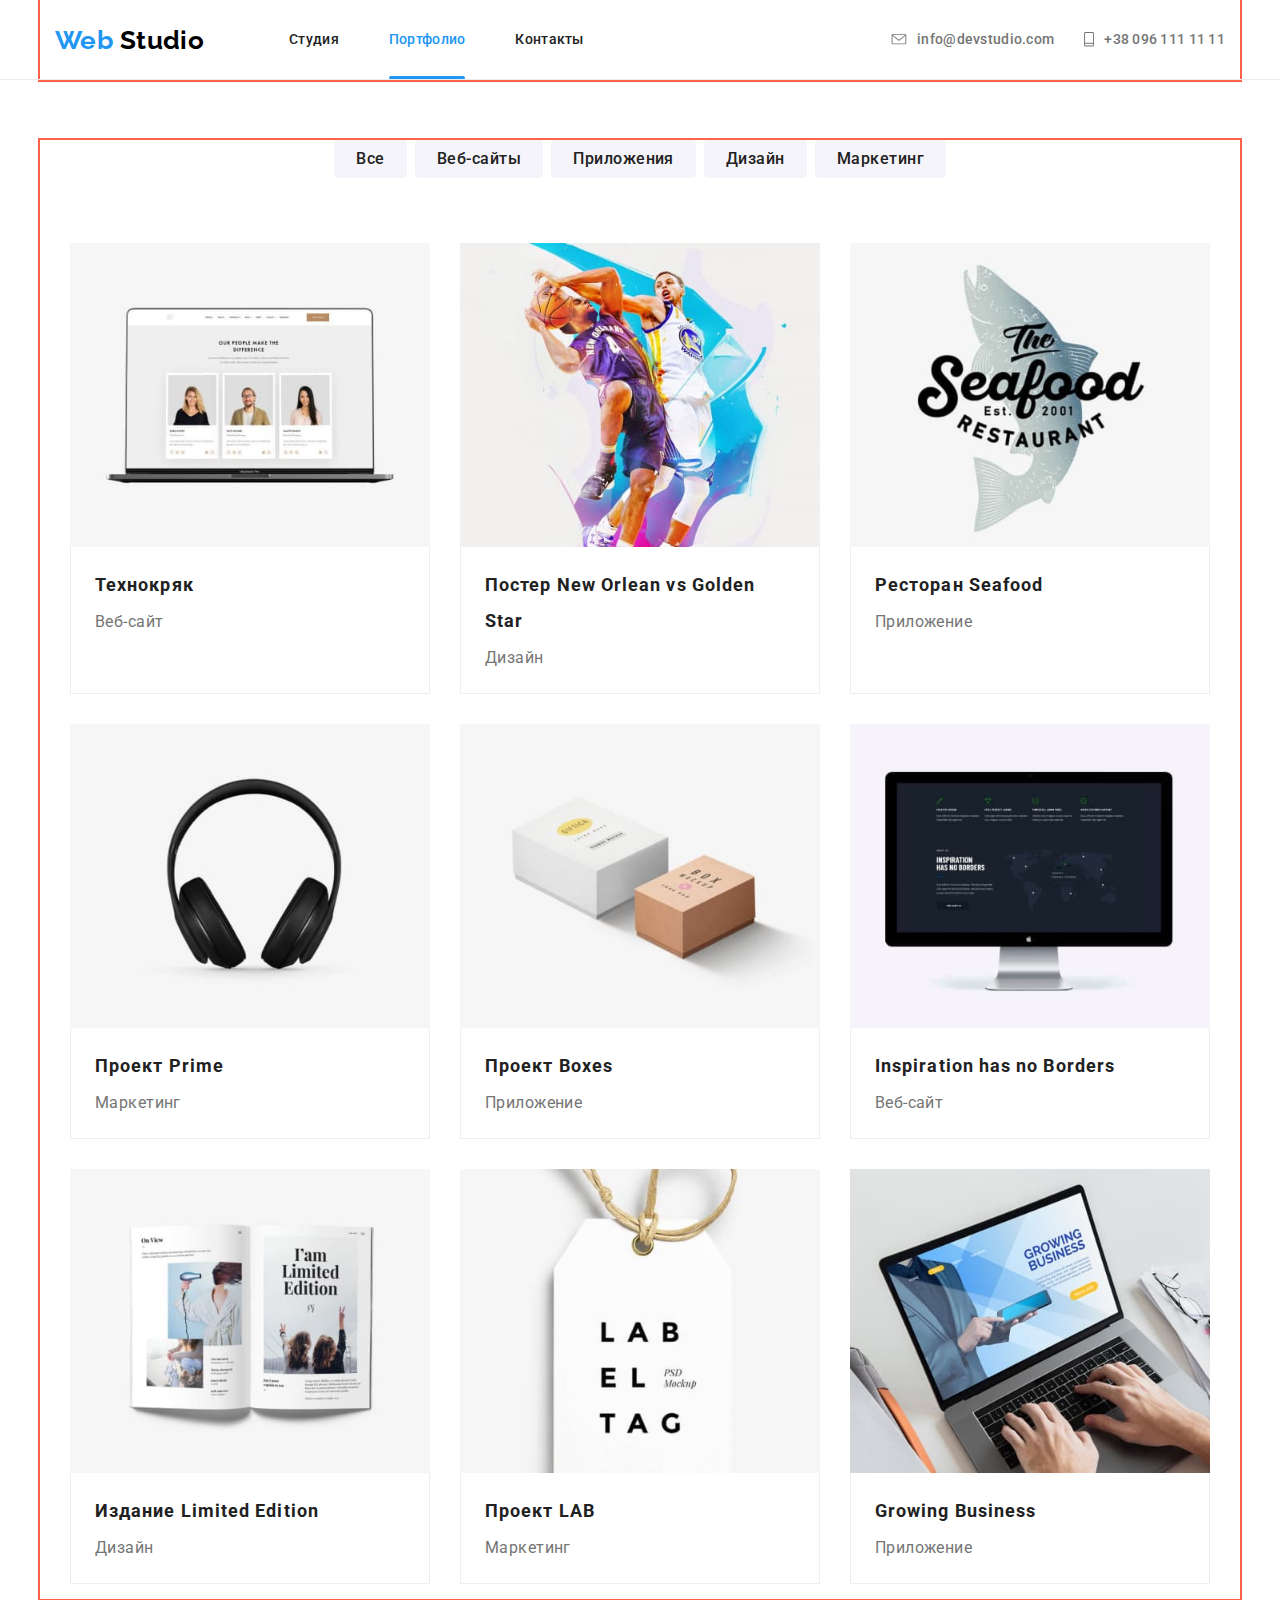
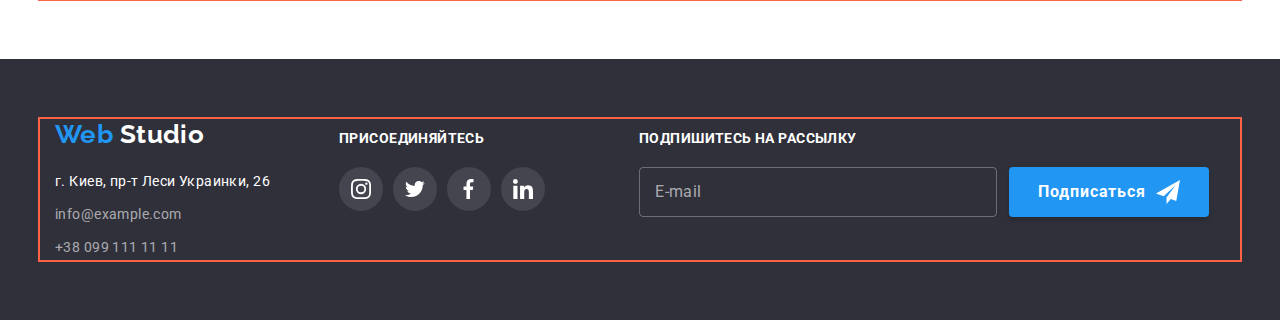
==== commit 77cf5c74: "Обновляет все картинки кроме героя" ====
--- a/portfolio.html
+++ b/portfolio.html
@@ -107,10 +107,12 @@
                 <div class="card-thumb">
                   <img
                     class="portfolio-img"
-                    src="./images/portfolio/1technokriak.jpg"
+                    srcset="
+                      ./images/project1/img.jpg    1x,
+                      ./images/project1/img@2x.jpg 2x
+                    "
+                    src="./images/project1/img.jpg"
                     alt="Технокряк"
-                    width="370"
-                    height="294"
                   />
                   <div class="description-overlay">
                     <p class="description">
@@ -132,10 +134,12 @@
                 <div class="card-thumb">
                   <img
                     class="portfolio-img"
-                    src="./images/portfolio/2neworlean.jpg"
+                    srcset="
+                      ./images/project2/img.jpg    1x,
+                      ./images/project2/img@2x.jpg 2x
+                    "
+                    src="./images/project2/img.jpg"
                     alt="Постер Нью Орлеан вс Голден Стар"
-                    width="370"
-                    height="294"
                   />
                   <div class="description-overlay">
                     <p class="description">
@@ -157,10 +161,12 @@
                 <div class="card-thumb">
                   <img
                     class="portfolio-img"
-                    src="./images/portfolio/3seafood.jpg"
+                    srcset="
+                      ./images/project3/img.jpg    1x,
+                      ./images/project3/img@2x.jpg 2x
+                    "
+                    src="./images/project3/img.jpg"
                     alt="Ресторан Сифуд"
-                    width="370"
-                    height="294"
                   />
                   <div class="description-overlay">
                     <p class="description">
@@ -182,10 +188,12 @@
                 <div class="card-thumb">
                   <img
                     class="portfolio-img"
-                    src="./images/portfolio/4prime.jpg"
+                    srcset="
+                      ./images/project4/img.jpg    1x,
+                      ./images/project4/img@2x.jpg 2x
+                    "
+                    src="./images/project4/img.jpg"
                     alt="Проект Прайм"
-                    width="370"
-                    height="294"
                   />
                   <div class="description-overlay">
                     <p class="description">
@@ -207,10 +215,12 @@
                 <div class="card-thumb">
                   <img
                     class="portfolio-img"
-                    src="./images/portfolio/5boxes.jpg"
+                    srcset="
+                      ./images/project5/img.jpg    1x,
+                      ./images/project5/img@2x.jpg 2x
+                    "
+                    src="./images/project5/img.jpg"
                     alt="Проект Боксес"
-                    width="370"
-                    height="294"
                   />
                   <div class="description-overlay">
                     <p class="description">
@@ -232,10 +242,12 @@
                 <div class="card-thumb">
                   <img
                     class="portfolio-img"
-                    src="./images/portfolio/6inspiration.jpg"
+                    srcset="
+                      ./images/project6/img.jpg    1x,
+                      ./images/project6/img@2x.jpg 2x
+                    "
+                    src="./images/project6/img.jpg"
                     alt="Десктоп с сайтом"
-                    width="370"
-                    height="294"
                   />
                   <div class="description-overlay">
                     <p class="description">
@@ -257,10 +269,12 @@
                 <div class="card-thumb">
                   <img
                     class="portfolio-img"
-                    src="./images/portfolio/7limitededition.jpg"
+                    srcset="
+                      ./images/project7/img.jpg    1x,
+                      ./images/project7/img@2x.jpg 2x
+                    "
+                    src="./images/project7/img.jpg"
                     alt="Издание Лимитед Эдишн"
-                    width="370"
-                    height="294"
                   />
                   <div class="description-overlay">
                     <p class="description">
@@ -282,10 +296,12 @@
                 <div class="card-thumb">
                   <img
                     class="portfolio-img"
-                    src="./images/portfolio/8lab.jpg"
+                    srcset="
+                      ./images/project8/img.jpg    1x,
+                      ./images/project8/img@2x.jpg 2x
+                    "
+                    src="./images/project8/img.jpg"
                     alt="Проект ЛЭБ"
-                    width="370"
-                    height="294"
                   />
                   <div class="description-overlay">
                     <p class="description">
@@ -307,10 +323,12 @@
                 <div class="card-thumb">
                   <img
                     class="portfolio-img"
-                    src="./images/portfolio/9growingbusiness.jpg"
+                    srcset="
+                      ./images/project9/img.jpg    1x,
+                      ./images/project9/img@2x.jpg 2x
+                    "
+                    src="./images/project9/img.jpg"
                     alt="Приложение Растущий Бизнес"
-                    width="370"
-                    height="294"
                   />
                   <div class="description-overlay">
                     <p class="description">
--- a/css/main.min.css
+++ b/css/main.min.css
@@ -1,2 +1,2 @@
-.visually-hidden{position:absolute;width:1px;height:1px;margin:-1px;border:0;padding:0;clip:rect(0 0 0 0);overflow:hidden}.header-logo,.site-nav .link,.header-contacts .link,.footer-logo,.footer-address .link,.portfolio .card{text-decoration:none}.site-nav,.header-contacts,.features-list,.team-list,.social-networks-list,.clients-list,.join-social-networks .footer-social-networks,.categories-list,.portfolio-list{padding:0;margin:0;list-style:none}.button-send,.portfolio .button{display:inline-block;text-align:center;border-radius:4px;border:0;color:#212121;background-color:#f5f4fa}.header-logo,.footer-logo{display:inline-block;font-weight:700;font-size:24px;line-height:1.17}body{background-color:#fff;color:#757575;font-family:Roboto,sans-serif;font-weight:400;font-size:14px;line-height:1.71;letter-spacing:0.03em}img{display:block;max-width:100%;height:auto}body.modal-open{overflow:hidden}.container{margin-left:auto;margin-right:auto;padding-left:15px;padding-right:15px}@media screen and (min-width: 480px){.container{width:480px}}@media screen and (min-width: 768px){.container{width:768px}}@media screen and (min-width: 1200px){.container{width:1200px}}.header{position:relative}.header::after{content:"";position:absolute;bottom:0;left:0;width:100%;height:1px;background:#ececec}.header-logo{color:#000;font-family:Raleway,sans-serif}@media screen and (max-width: 767px){.header-logo{padding-top:16px;padding-bottom:16px}}@media screen and (min-width: 1200px){.header-logo{font-size:26px;line-height:1.19}}.header-logo span{color:#2196f3}@media screen and (min-width: 768px){.site-nav{display:-webkit-box;display:-ms-flexbox;display:flex;margin-left:81px}}@media screen and (min-width: 1200px){.site-nav{margin-left:85px}}@media screen and (max-width: 767px){.site-nav{margin-bottom:60px}.site-nav .item:not(:last-child){margin-bottom:40px}}@media screen and (min-width: 768px){.site-nav .item:not(:last-child){margin-bottom:0;margin-right:50px}}.site-nav .link{display:block;color:#212121;font-weight:500;line-height:1.14;letter-spacing:0.02em;-webkit-transition:color 250ms cubic-bezier(0.4, 0, 0.2, 1);transition:color 250ms cubic-bezier(0.4, 0, 0.2, 1)}@media screen and (max-width: 767px){.site-nav .link{display:inline-block}}.site-nav .link:hover,.site-nav .link:focus{color:#2196f3}@media screen and (min-width: 768px){.site-nav .link{padding-top:32px;padding-bottom:32px}}.site-nav .current{color:#2196f3}@media screen and (max-width: 767px){.site-nav .current{padding-bottom:12px}}@media screen and (min-width: 768px){.site-nav .current{padding-bottom:32px}}.link.current{position:relative}.link.current::after{content:"";position:absolute;bottom:0;left:0;width:100%;height:4px;border-radius:2px;background:#2196f3}.header-contacts{margin-left:auto}@media screen and (min-width: 768px) and (max-width: 1199px){.header-contacts{text-align:left;padding-top:21px;padding-bottom:21px}.header-contacts .item:not(:last-child){margin-bottom:10px}}.header-contacts .link{display:-webkit-box;display:-ms-flexbox;display:flex;-webkit-box-align:center;-ms-flex-align:center;align-items:center;color:#757575;font-weight:500;line-height:1.14;letter-spacing:0.02em;fill:#757575;-webkit-transition:color 250ms cubic-bezier(0.4, 0, 0.2, 1);transition:color 250ms cubic-bezier(0.4, 0, 0.2, 1)}@media screen and (min-width: 768px) and (max-width: 1199px){.header-contacts .link{font-size:12px;line-height:1.17}}.header-contacts .link:hover,.header-contacts .link:focus{color:#2196f3;fill:#2196f3}.contacts-icon{margin-right:10px;-webkit-transition:fill 250ms cubic-bezier(0.4, 0, 0.2, 1);transition:fill 250ms cubic-bezier(0.4, 0, 0.2, 1)}.header .container{display:-webkit-box;display:-ms-flexbox;display:flex;-webkit-box-align:center;-ms-flex-align:center;align-items:center;-webkit-box-pack:justify;-ms-flex-pack:justify;justify-content:space-between;min-height:60px}.menu-button{display:-webkit-inline-box;display:-ms-inline-flexbox;display:inline-flex;margin:0;padding:0;border:none;background-color:transparent}@media screen and (min-width: 768px){.menu-button{display:none}}.menu-button .icon-cross{display:none;-webkit-transition:fill 250ms cubic-bezier(0.4, 0, 0.2, 1);transition:fill 250ms cubic-bezier(0.4, 0, 0.2, 1)}.menu-button .icon-cross:hover,.menu-button .icon-cross:focus{fill:#2196f3}.menu-button.is-open .icon-cross{display:block}.menu-button.is-open .icon-menu{display:none}.menu-button .icon-menu{-webkit-transition:fill 250ms cubic-bezier(0.4, 0, 0.2, 1);transition:fill 250ms cubic-bezier(0.4, 0, 0.2, 1)}.menu-button .icon-menu:hover,.menu-button .icon-menu:focus{fill:#2196f3}.menu-container{text-align:center;background-color:#fff}@media screen and (max-width: 767px){.menu-container{padding:60px;-webkit-box-shadow:0px 1px 3px rgba(0,0,0,0.16),0px 2px 4px rgba(0,0,0,0.08),0px 4px 8px rgba(0,0,0,0.04);box-shadow:0px 1px 3px rgba(0,0,0,0.16),0px 2px 4px rgba(0,0,0,0.08),0px 4px 8px rgba(0,0,0,0.04);display:none;position:absolute;top:100%;left:0;width:100%;font-weight:500;font-size:18px;line-height:1.17;letter-spacing:0.02em}.menu-container.is-open{display:block;z-index:2}}@media screen and (min-width: 768px){.menu-container{display:-webkit-box;display:-ms-flexbox;display:flex;-webkit-box-align:center;-ms-flex-align:center;align-items:center;-webkit-box-pack:justify;-ms-flex-pack:justify;justify-content:space-between;-webkit-box-flex:1;-ms-flex-positive:1;flex-grow:1;padding:0}}.section{padding-top:60px;padding-bottom:60px}.section-title{margin-top:0;margin-bottom:30px;text-align:center;color:#212121;font-weight:700;font-size:28px;line-height:1.18}@media screen and (min-width: 768px){.features-list{display:-webkit-box;display:-ms-flexbox;display:flex;-ms-flex-wrap:wrap;flex-wrap:wrap;margin:-15px}}@media screen and (max-width: 767px){.item:not(:last-child){margin-bottom:30px}}@media screen and (min-width: 768px){.features-list .item{width:calc((100% - 4 * 15px) / 2);margin:15px}}.features .title{margin-top:0;margin-bottom:10px;color:#212121;font-weight:700;font-size:14px;line-height:1.14;text-transform:uppercase}.features p{margin-top:0;margin-bottom:0}.features-icon{display:-webkit-box;display:-ms-flexbox;display:flex;-webkit-box-align:center;-ms-flex-align:center;align-items:center;-webkit-box-pack:center;-ms-flex-pack:center;justify-content:center;margin-bottom:30px;height:120px;border-radius:4px;background-color:#f5f4fa}@media screen and (max-width: 1199px){.areas{display:none}}.team{background-color:#f5f4fa}@media screen and (min-width: 768px){.team-list{display:-webkit-box;display:-ms-flexbox;display:flex;-ms-flex-wrap:wrap;flex-wrap:wrap;margin:-15px}}.team-list .item{-webkit-box-shadow:0px 2px 1px rgba(0,0,0,0.2),0px 1px 1px rgba(0,0,0,0.14),0px 1px 3px rgba(0,0,0,0.12);box-shadow:0px 2px 1px rgba(0,0,0,0.2),0px 1px 1px rgba(0,0,0,0.14),0px 1px 3px rgba(0,0,0,0.12);border-radius:0px 0px 4px 4px;overflow:hidden;background-color:#fff;text-align:center}@media screen and (max-width: 767px){.team-list .item:not(:last-child){margin-bottom:30px}}@media screen and (min-width: 768px){.team-list .item{width:calc((100% - 4 * 15px) / 2);margin:15px}}.team-img{display:block;margin-bottom:30px}.team .name{margin-top:0;margin-bottom:10px;color:#212121;font-weight:500;font-size:16px;line-height:1.18}.team .profession{margin-top:0;margin-bottom:16px;font-size:16px;line-height:1.18}.social-networks-list{display:-webkit-box;display:-ms-flexbox;display:flex;padding-bottom:24px;-webkit-box-pack:center;-ms-flex-pack:center;justify-content:center}.social-networks-list .soc-item:not(:last-child){margin-right:10px}.soc-button{display:-webkit-box;display:-ms-flexbox;display:flex;-webkit-box-align:center;-ms-flex-align:center;align-items:center;-webkit-box-pack:center;-ms-flex-pack:center;justify-content:center;width:44px;height:44px;border-radius:50%;fill:#afb1b8;-webkit-transition:fill 250ms cubic-bezier(0.4, 0, 0.2, 1),background-color 250ms cubic-bezier(0.4, 0, 0.2, 1);transition:fill 250ms cubic-bezier(0.4, 0, 0.2, 1),background-color 250ms cubic-bezier(0.4, 0, 0.2, 1)}.soc-button:hover,.soc-button:focus{fill:#fff;background-color:#2196f3}.clients-list{display:-webkit-box;display:-ms-flexbox;display:flex;-ms-flex-wrap:wrap;flex-wrap:wrap;margin:-15px}@media screen and (max-width: 767px){.clients-list .item{width:calc((100% - 4 * 15px) / 2);margin:15px}}@media screen and (min-width: 768px) and (max-width: 1199px){.clients-list .item{width:calc((100% - 6 * 15px) / 3);margin:15px}}.client-icon{display:-webkit-box;display:-ms-flexbox;display:flex;-webkit-box-align:center;-ms-flex-align:center;align-items:center;-webkit-box-pack:center;-ms-flex-pack:center;justify-content:center;height:90px;fill:#afb1b8;border:1px solid #afb1b8;border-radius:4px;-webkit-transition:fill 250ms cubic-bezier(0.4, 0, 0.2, 1),border-color 250ms cubic-bezier(0.4, 0, 0.2, 1);transition:fill 250ms cubic-bezier(0.4, 0, 0.2, 1),border-color 250ms cubic-bezier(0.4, 0, 0.2, 1)}.client-icon:hover,.client-icon:focus{fill:#2196f3;border-color:#2196f3}@media screen and (max-width: 767px){.footer-content{text-align:center}}@media screen and (min-width: 768px){.footer-all-info{display:-webkit-box;display:-ms-flexbox;display:flex;-webkit-box-pack:justify;-ms-flex-pack:justify;justify-content:space-between;-webkit-box-align:baseline;-ms-flex-align:baseline;align-items:baseline}}@media screen and (min-width: 768px) and (max-width: 1199px){.footer-all-info{margin-bottom:60px}}.footer{padding-top:60px;padding-bottom:60px;background-color:#2f303a}@media screen and (min-width: 768px) and (max-width: 1199px){.footer-contacts{text-align:center}}.join-social-networks .footer-social-networks{display:-webkit-box;display:-ms-flexbox;display:flex}@media screen and (max-width: 767px){.join-social-networks .footer-social-networks{-webkit-box-pack:center;-ms-flex-pack:center;justify-content:center;margin-bottom:60px}}.footer-social-networks .soc-button{display:-webkit-box;display:-ms-flexbox;display:flex;-webkit-box-align:center;-ms-flex-align:center;align-items:center;-webkit-box-pack:center;-ms-flex-pack:center;justify-content:center;height:44px;width:44px;background-color:rgba(255,255,255,0.1);border-radius:50%;fill:#fff;-webkit-transition:background-color 250ms cubic-bezier(0.4, 0, 0.2, 1);transition:background-color 250ms cubic-bezier(0.4, 0, 0.2, 1)}.footer-social-networks .soc-button:hover,.footer-social-networks .soc-button:focus{background-color:#2196f3}.footer-social-networks .soc-item:not(:last-child){margin-right:10px}@media screen and (min-width: 768px) and (max-width: 1199px){.join-social-networks{text-align:center}}.footer-logo{margin-bottom:20px;color:#fff;font-family:Raleway,sans-serif}@media screen and (min-width: 1200px){.footer-logo{font-size:26px;line-height:1.18}}.footer-logo span{color:#2196f3}.footer-address{display:-webkit-box;display:-ms-flexbox;display:flex;-webkit-box-orient:vertical;-webkit-box-direction:normal;-ms-flex-direction:column;flex-direction:column;color:#fff;font-style:normal}@media screen and (max-width: 767px){.footer-address{margin-bottom:60px}}.footer-address .city-address{margin-top:0px;margin-bottom:9px}@media screen and (max-width: 1199px){.footer-address .city-address{margin-bottom:8px}}.footer-address .link{color:rgba(255,255,255,0.6);-webkit-transition:color 250ms cubic-bezier(0.4, 0, 0.2, 1);transition:color 250ms cubic-bezier(0.4, 0, 0.2, 1)}.footer-address .link:hover,.footer-address .link:focus{color:#2196f3}.footer-address .link:not(:last-child){margin-bottom:9px}@media screen and (max-width: 1199px){.footer-address .link:not(:last-child){margin-bottom:8px}}.footer .footer-call-to-action{margin-top:0;margin-bottom:20px;color:#fff;font-weight:700;line-height:1.14;text-transform:uppercase}@media screen and (min-width: 768px) and (max-width: 1199px){.subscribe-form{display:-webkit-box;display:-ms-flexbox;display:flex;-webkit-box-orient:vertical;-webkit-box-direction:normal;-ms-flex-direction:column;flex-direction:column;-webkit-box-align:center;-ms-flex-align:center;align-items:center}}@media screen and (min-width: 768px) and (max-width: 1199px){.subscribe .footer-call-to-action{text-align:center}}.subscribe-form .form-field{position:relative;overflow:hidden}@media screen and (max-width: 1199px){.subscribe-form .form-field{margin-bottom:20px}}.subscribe-form .form-label{position:absolute;top:50%;left:16px;-webkit-transform:translateY(-50%);transform:translateY(-50%);-webkit-transition:-webkit-transform 250ms cubic-bezier(0.4, 0, 0.2, 1);transition:-webkit-transform 250ms cubic-bezier(0.4, 0, 0.2, 1);transition:transform 250ms cubic-bezier(0.4, 0, 0.2, 1);transition:transform 250ms cubic-bezier(0.4, 0, 0.2, 1), -webkit-transform 250ms cubic-bezier(0.4, 0, 0.2, 1);font-size:16px;line-height:1.25;letter-spacing:0.03em;color:rgba(255,255,255,0.6)}.subscribe-form .form-input{display:block;height:50px;background-color:transparent;border:1px solid rgba(255,255,255,0.3);-webkit-box-shadow:0px 4px 4px rgba(0,0,0,0.15);box-shadow:0px 4px 4px rgba(0,0,0,0.15);border-radius:4px;font-size:16px;line-height:1.25;letter-spacing:0.03em;color:rgba(255,255,255,0.6)}@media screen and (max-width: 767px){.subscribe-form .form-input{width:100%}}@media screen and (min-width: 768px) and (max-width: 1199px){.subscribe-form .form-input{width:450px}}.subscribe-form .form-field:focus-within>.form-label{-webkit-transform:translateY(-50px);transform:translateY(-50px)}.subscribe-form .form-input:not(:placeholder-shown)+.form-label{-webkit-transform:translateY(-50px);transform:translateY(-50px)}.subscribe-button{display:-webkit-box;display:-ms-flexbox;display:flex;-webkit-box-align:center;-ms-flex-align:center;align-items:center;-webkit-box-pack:center;-ms-flex-pack:center;justify-content:center;border-radius:4px;min-width:200px;border:0;color:#fff;background-color:#2196f3;-webkit-box-shadow:0px 4px 4px rgba(0,0,0,0.15);box-shadow:0px 4px 4px rgba(0,0,0,0.15);font-weight:700;font-size:16px;line-height:1.88;letter-spacing:0.06em;cursor:pointer}@media screen and (max-width: 1199px){.subscribe-button{margin-left:auto;margin-right:auto;padding:10px 29px}}.subscribe-icon{margin-left:10px}.backdrop{position:fixed;top:0;left:0;width:100%;height:100%;background-color:rgba(0,0,0,0.2);-webkit-transition:opacity 250ms cubic-bezier(0.4, 0, 0.2, 1);transition:opacity 250ms cubic-bezier(0.4, 0, 0.2, 1)}@media screen and (max-width: 767px){.backdrop{padding:93px 15px;overflow-y:scroll}}.backdrop.is-hidden{opacity:0;pointer-events:none}@media screen and (min-width: 768px){.backdrop.is-hidden .modal{-webkit-transform:translate(-50%, -50%) scale(1.2);transform:translate(-50%, -50%) scale(1.2)}}.modal{background-color:#fff;-webkit-box-shadow:0px 2px 1px rgba(0,0,0,0.2),0px 1px 1px rgba(0,0,0,0.14),0px 1px 3px rgba(0,0,0,0.12);box-shadow:0px 2px 1px rgba(0,0,0,0.2),0px 1px 1px rgba(0,0,0,0.14),0px 1px 3px rgba(0,0,0,0.12);border-radius:4px}@media screen and (max-width: 767px){.modal{max-width:450px;margin-left:auto;margin-right:auto;position:relative}}@media screen and (min-width: 768px){.modal{position:absolute;top:50%;left:50%;max-width:450px;width:100%;-webkit-transform:translate(-50%, -50%) scale(1);transform:translate(-50%, -50%) scale(1);-webkit-transition:-webkit-transform 250ms cubic-bezier(0.4, 0, 0.2, 1);transition:-webkit-transform 250ms cubic-bezier(0.4, 0, 0.2, 1);transition:transform 250ms cubic-bezier(0.4, 0, 0.2, 1);transition:transform 250ms cubic-bezier(0.4, 0, 0.2, 1), -webkit-transform 250ms cubic-bezier(0.4, 0, 0.2, 1)}}.form-call{padding:40px;color:#757575;font-size:14px;line-height:1.14;letter-spacing:0.01em}.form-title{margin:0 0 30px;font-weight:700;font-size:20px;line-height:1.5;text-align:center;letter-spacing:0.03em;color:#212121}@media screen and (min-width: 1200px){.form-title{line-height:1.15}}.form-call .form-field{position:relative;display:block}.form-call .form-field:nth-child(-n+4){margin-bottom:28px}.form-call .form-label{position:absolute;top:50%;left:42px;-webkit-transform:translateY(-50%);transform:translateY(-50%);-webkit-transition:color 250ms cubic-bezier(0.4, 0, 0.2, 1),font-size 250ms cubic-bezier(0.4, 0, 0.2, 1),-webkit-transform 250ms cubic-bezier(0.4, 0, 0.2, 1);transition:color 250ms cubic-bezier(0.4, 0, 0.2, 1),font-size 250ms cubic-bezier(0.4, 0, 0.2, 1),-webkit-transform 250ms cubic-bezier(0.4, 0, 0.2, 1);transition:transform 250ms cubic-bezier(0.4, 0, 0.2, 1),color 250ms cubic-bezier(0.4, 0, 0.2, 1),font-size 250ms cubic-bezier(0.4, 0, 0.2, 1);transition:transform 250ms cubic-bezier(0.4, 0, 0.2, 1),color 250ms cubic-bezier(0.4, 0, 0.2, 1),font-size 250ms cubic-bezier(0.4, 0, 0.2, 1),-webkit-transform 250ms cubic-bezier(0.4, 0, 0.2, 1)}.form-call .form-input{width:100%;margin:0;padding:12px 42px;border:1px solid rgba(33,33,33,0.2);border-radius:4px;-webkit-transition:border-color 250ms cubic-bezier(0.4, 0, 0.2, 1);transition:border-color 250ms cubic-bezier(0.4, 0, 0.2, 1)}.form-call .form-input:focus{outline:none;border-color:#2196f3}.form-field.text-area{margin-bottom:20px}.form-input.comment{display:block;resize:none;padding:12px 16px}.form-call .comment-label{position:absolute;top:12px;left:16px;-webkit-transition:color 250ms cubic-bezier(0.4, 0, 0.2, 1),font-size 250ms cubic-bezier(0.4, 0, 0.2, 1),-webkit-transform 250ms cubic-bezier(0.4, 0, 0.2, 1);transition:color 250ms cubic-bezier(0.4, 0, 0.2, 1),font-size 250ms cubic-bezier(0.4, 0, 0.2, 1),-webkit-transform 250ms cubic-bezier(0.4, 0, 0.2, 1);transition:transform 250ms cubic-bezier(0.4, 0, 0.2, 1),color 250ms cubic-bezier(0.4, 0, 0.2, 1),font-size 250ms cubic-bezier(0.4, 0, 0.2, 1);transition:transform 250ms cubic-bezier(0.4, 0, 0.2, 1),color 250ms cubic-bezier(0.4, 0, 0.2, 1),font-size 250ms cubic-bezier(0.4, 0, 0.2, 1),-webkit-transform 250ms cubic-bezier(0.4, 0, 0.2, 1)}.policy{display:-webkit-box;display:-ms-flexbox;display:flex;-webkit-box-align:center;-ms-flex-align:center;align-items:center;-webkit-box-pack:center;-ms-flex-pack:center;justify-content:center;margin-bottom:30px}.policy-text{font-size:12px;line-height:1.17}@media screen and (min-width: 1200px){.policy-text{font-size:14px;line-height:1.71}}.policy-link{color:#2196f3}.checkbox{margin-right:8px}.form-icon{position:absolute;top:50%;left:16px;-webkit-transform:translateY(-50%);transform:translateY(-50%);-webkit-transition:fill 250ms cubic-bezier(0.4, 0, 0.2, 1);transition:fill 250ms cubic-bezier(0.4, 0, 0.2, 1)}.form-field:focus-within>.form-icon{fill:#2196f3}.form-field:focus-within>.form-label,.form-input:not(:placeholder-shown)+.form-label{-webkit-transform:translateY(-38px) translateX(-26px);transform:translateY(-38px) translateX(-26px);color:#2196f3;font-size:12px}.form-field:focus-within>.comment-label,.form-input:not(:placeholder-shown)+.comment-label{-webkit-transform:translateY(-28px);transform:translateY(-28px);color:#2196f3;font-size:12px}.checkbox{position:absolute;width:1px;height:1px;margin:-1px;border:0;padding:0;clip:rect(0 0 0 0);overflow:hidden}.icon-check{display:inline-block;width:15px;height:15px;margin-right:8px;border-radius:2px;border:2px solid #212121;-webkit-transition:all 250ms cubic-bezier(0.4, 0, 0.2, 1);transition:all 250ms cubic-bezier(0.4, 0, 0.2, 1)}.checkbox:checked+.icon-check{border-color:#2196f3;background-color:#2196f3;border-radius:2px;background-image:url("../images/icon-check.svg");background-size:contain;background-origin:border-box}.button-send{display:-webkit-box;display:-ms-flexbox;display:flex;-webkit-box-align:center;-ms-flex-align:center;align-items:center;-webkit-box-pack:center;-ms-flex-pack:center;justify-content:center;margin-left:auto;margin-right:auto;cursor:pointer;padding:10px 32px;min-width:200px;font-weight:700;font-size:16px;line-height:1.88;letter-spacing:0.06em;-webkit-box-shadow:0px 4px 4px rgba(0,0,0,0.15);box-shadow:0px 4px 4px rgba(0,0,0,0.15);color:#fff;background-color:#2196f3}.button-close{position:absolute;top:8px;right:8px;display:-webkit-box;display:-ms-flexbox;display:flex;-webkit-box-align:center;-ms-flex-align:center;align-items:center;-webkit-box-pack:center;-ms-flex-pack:center;justify-content:center;height:30px;width:30px;background-color:#fff;border-radius:50%;border:1px solid rgba(0,0,0,0.1);-webkit-transition:fill 250ms cubic-bezier(0.4, 0, 0.2, 1);transition:fill 250ms cubic-bezier(0.4, 0, 0.2, 1)}.button-close:hover,.button-close:focus{fill:#2196f3}@media screen and (max-width: 767px){.categories-list{display:-webkit-box;display:-ms-flexbox;display:flex;-ms-flex-wrap:wrap;flex-wrap:wrap;margin-bottom:40px}.categories-list .item:not(:last-child){margin-right:8px}.categories-list .item:nth-child(-n+3){margin-bottom:15px}.categories-list .item:nth-last-child(-n+2){margin-bottom:0}}@media screen and (min-width: 768px){.categories-list{display:-webkit-box;display:-ms-flexbox;display:flex;-webkit-box-align:center;-ms-flex-align:center;align-items:center;-webkit-box-pack:center;-ms-flex-pack:center;justify-content:center}.categories-list .item+.item{margin-left:8px}}@media screen and (min-width: 768px) and (min-width: 768px) and (max-width: 1199px){.categories-list{margin-bottom:30px}}@media screen and (min-width: 768px) and (min-width: 1200px){.categories-list{margin-bottom:50px}}@media screen and (min-width: 768px){.portfolio-list{display:-webkit-box;display:-ms-flexbox;display:flex;-ms-flex-wrap:wrap;flex-wrap:wrap}}@media screen and (min-width: 768px) and (max-width: 1199px){.portfolio-list{margin:-15px}}@media screen and (min-width: 768px) and (max-width: 1199px){.portfolio-list .item{width:calc((100% - 4 * 15px) / 2);margin:15px}}.portfolio .button{padding:6px 22px;min-width:73px;font-weight:500;font-size:16px;line-height:1.63;letter-spacing:0.03em;-webkit-transition:color 250ms cubic-bezier(0.4, 0, 0.2, 1),background-color 250ms cubic-bezier(0.4, 0, 0.2, 1),-webkit-box-shadow 250ms cubic-bezier(0.4, 0, 0.2, 1);transition:color 250ms cubic-bezier(0.4, 0, 0.2, 1),background-color 250ms cubic-bezier(0.4, 0, 0.2, 1),-webkit-box-shadow 250ms cubic-bezier(0.4, 0, 0.2, 1);transition:color 250ms cubic-bezier(0.4, 0, 0.2, 1),background-color 250ms cubic-bezier(0.4, 0, 0.2, 1),box-shadow 250ms cubic-bezier(0.4, 0, 0.2, 1);transition:color 250ms cubic-bezier(0.4, 0, 0.2, 1),background-color 250ms cubic-bezier(0.4, 0, 0.2, 1),box-shadow 250ms cubic-bezier(0.4, 0, 0.2, 1),-webkit-box-shadow 250ms cubic-bezier(0.4, 0, 0.2, 1)}.portfolio .button:hover,.portfolio .button:focus{color:#fff;background-color:#2196f3;-webkit-box-shadow:0px 2px 2px rgba(0,0,0,0.12),0px 1px 2px rgba(0,0,0,0.08),0px 3px 1px rgba(0,0,0,0.1);box-shadow:0px 2px 2px rgba(0,0,0,0.12),0px 1px 2px rgba(0,0,0,0.08),0px 3px 1px rgba(0,0,0,0.1)}.portfolio .card{display:-webkit-box;display:-ms-flexbox;display:flex;-webkit-box-orient:vertical;-webkit-box-direction:normal;-ms-flex-direction:column;flex-direction:column;-webkit-box-flex:1;-ms-flex-positive:1;flex-grow:1;overflow:hidden;height:100%;-webkit-transition:-webkit-box-shadow 250ms cubic-bezier(0.4, 0, 0.2, 1);transition:-webkit-box-shadow 250ms cubic-bezier(0.4, 0, 0.2, 1);transition:box-shadow 250ms cubic-bezier(0.4, 0, 0.2, 1);transition:box-shadow 250ms cubic-bezier(0.4, 0, 0.2, 1), -webkit-box-shadow 250ms cubic-bezier(0.4, 0, 0.2, 1)}.portfolio .card:hover,.portfolio .card:focus{-webkit-box-shadow:1px 4px 6px rgba(0,0,0,0.16),0px 4px 4px rgba(0,0,0,0.06),0px 1px 1px rgba(0,0,0,0.12);box-shadow:1px 4px 6px rgba(0,0,0,0.16),0px 4px 4px rgba(0,0,0,0.06),0px 1px 1px rgba(0,0,0,0.12)}.card-content{padding:20px 24px;background-color:#fff;border:1px solid #eee;border-top:0}.card-content .name{margin-top:0;margin-bottom:4px;color:#212121;font-weight:700;font-size:18px;line-height:2;letter-spacing:0.06em}.card-content .type{margin-top:0;margin-bottom:0;color:#757575;font-size:16px;line-height:1.88}.card-thumb{position:relative;overflow:hidden}.portfolio .description{display:block;margin:0;padding:63px 24px;width:100%;height:100%;color:#fff;background-color:rgba(33,150,243,0.9);font-size:18px;line-height:1.56}.description-overlay{position:absolute;top:0;left:0;width:100%;height:100%;-webkit-transform:translateY(100%);transform:translateY(100%);opacity:0;-webkit-transition:opacity 250ms cubic-bezier(0.4, 0, 0.2, 1),-webkit-transform 250ms cubic-bezier(0.4, 0, 0.2, 1);transition:opacity 250ms cubic-bezier(0.4, 0, 0.2, 1),-webkit-transform 250ms cubic-bezier(0.4, 0, 0.2, 1);transition:transform 250ms cubic-bezier(0.4, 0, 0.2, 1),opacity 250ms cubic-bezier(0.4, 0, 0.2, 1);transition:transform 250ms cubic-bezier(0.4, 0, 0.2, 1),opacity 250ms cubic-bezier(0.4, 0, 0.2, 1),-webkit-transform 250ms cubic-bezier(0.4, 0, 0.2, 1)}.card:hover .description-overlay,.card:focus .description-overlay{-webkit-transform:translateY(0);transform:translateY(0);opacity:1}
+.visually-hidden{position:absolute;width:1px;height:1px;margin:-1px;border:0;padding:0;clip:rect(0 0 0 0);overflow:hidden}.header-logo,.site-nav .link,.header-contacts .link,.footer-logo,.footer-address .link,.portfolio .card{text-decoration:none}.site-nav,.header-contacts,.features-list,.areas-list,.team-list,.social-networks-list,.clients-list,.join-social-networks .footer-social-networks,.categories-list,.portfolio-list{padding:0;margin:0;list-style:none}.hero-button,.button-send,.portfolio .button{display:inline-block;text-align:center;border-radius:4px;border:0;color:#212121;background-color:#f5f4fa}.header-logo,.footer-logo{display:inline-block;font-weight:700;font-size:24px;line-height:1.17}body{background-color:#fff;color:#757575;font-family:Roboto,sans-serif;font-weight:400;font-size:14px;line-height:1.71;letter-spacing:0.03em}img{display:block;max-width:100%;height:auto}body.modal-open{overflow:hidden}.container{margin-left:auto;margin-right:auto;padding-left:15px;padding-right:15px;outline:2px solid tomato}@media screen and (min-width: 480px){.container{width:480px}}@media screen and (min-width: 768px){.container{width:768px}}@media screen and (min-width: 1200px){.container{width:1200px}}.header{position:relative}.header::after{content:"";position:absolute;bottom:0;left:0;width:100%;height:1px;background:#ececec}.header-logo{color:#000;font-family:Raleway,sans-serif}@media screen and (max-width: 767px){.header-logo{padding-top:16px;padding-bottom:16px}}@media screen and (min-width: 1200px){.header-logo{font-size:26px;line-height:1.19}}.header-logo span{color:#2196f3}@media screen and (min-width: 768px){.site-nav{display:-webkit-box;display:-ms-flexbox;display:flex;margin-left:81px}}@media screen and (min-width: 1200px){.site-nav{margin-left:85px}}@media screen and (max-width: 767px){.site-nav{margin-bottom:60px}.site-nav .item:not(:last-child){margin-bottom:40px}}@media screen and (min-width: 768px){.site-nav .item:not(:last-child){margin-bottom:0;margin-right:50px}}.site-nav .link{display:block;color:#212121;font-weight:500;line-height:1.14;letter-spacing:0.02em;-webkit-transition:color 250ms cubic-bezier(0.4, 0, 0.2, 1);transition:color 250ms cubic-bezier(0.4, 0, 0.2, 1)}@media screen and (max-width: 767px){.site-nav .link{display:inline-block}}.site-nav .link:hover,.site-nav .link:focus{color:#2196f3}@media screen and (min-width: 768px){.site-nav .link{padding-top:32px;padding-bottom:32px}}.site-nav .current{color:#2196f3}@media screen and (max-width: 767px){.site-nav .current{padding-bottom:12px}}@media screen and (min-width: 768px){.site-nav .current{padding-top:32px;padding-bottom:32px}}.link.current{position:relative}.link.current::after{content:"";position:absolute;bottom:0;left:0;width:100%;height:4px;border-radius:2px;background:#2196f3}.header-contacts{margin-left:auto}@media screen and (min-width: 1200px){.header-contacts{display:-webkit-inline-box;display:-ms-inline-flexbox;display:inline-flex;-webkit-box-align:center;-ms-flex-align:center;align-items:center}.header-contacts .item+.item{margin-left:30px}}@media screen and (max-width: 767px){.header-contacts{text-align:center}}@media screen and (min-width: 768px) and (max-width: 1199px){.header-contacts{text-align:left;padding-top:21px;padding-bottom:21px}.header-contacts .item:not(:last-child){margin-bottom:10px}}.header-contacts .link{color:#757575;font-weight:500;line-height:1.14;letter-spacing:0.02em;fill:#757575;-webkit-transition:color 250ms cubic-bezier(0.4, 0, 0.2, 1);transition:color 250ms cubic-bezier(0.4, 0, 0.2, 1)}@media screen and (min-width: 768px){.header-contacts .link{display:-webkit-box;display:-ms-flexbox;display:flex;-webkit-box-align:center;-ms-flex-align:center;align-items:center}}@media screen and (min-width: 1200px){.header-contacts .link{padding-top:32px;padding-bottom:32px}}@media screen and (min-width: 768px) and (max-width: 1199px){.header-contacts .link{font-size:12px;line-height:1.17}}.header-contacts .link:hover,.header-contacts .link:focus{color:#2196f3;fill:#2196f3}.contacts-icon{margin-right:10px;-webkit-transition:fill 250ms cubic-bezier(0.4, 0, 0.2, 1);transition:fill 250ms cubic-bezier(0.4, 0, 0.2, 1)}.header .container{display:-webkit-box;display:-ms-flexbox;display:flex;-webkit-box-align:center;-ms-flex-align:center;align-items:center;-webkit-box-pack:justify;-ms-flex-pack:justify;justify-content:space-between;min-height:60px}.menu-button{display:-webkit-inline-box;display:-ms-inline-flexbox;display:inline-flex;margin:0;padding:0;border:none;background-color:transparent}@media screen and (min-width: 768px){.menu-button{display:none}}.menu-button .icon-cross{display:none;-webkit-transition:fill 250ms cubic-bezier(0.4, 0, 0.2, 1);transition:fill 250ms cubic-bezier(0.4, 0, 0.2, 1)}.menu-button .icon-cross:hover,.menu-button .icon-cross:focus{fill:#2196f3}.menu-button.is-open .icon-cross{display:block}.menu-button.is-open .icon-menu{display:none}.menu-button .icon-menu{-webkit-transition:fill 250ms cubic-bezier(0.4, 0, 0.2, 1);transition:fill 250ms cubic-bezier(0.4, 0, 0.2, 1)}.menu-button .icon-menu:hover,.menu-button .icon-menu:focus{fill:#2196f3}.menu-container{text-align:center;background-color:#fff}@media screen and (max-width: 767px){.menu-container{padding:60px;-webkit-box-shadow:0px 1px 3px rgba(0,0,0,0.16),0px 2px 4px rgba(0,0,0,0.08),0px 4px 8px rgba(0,0,0,0.04);box-shadow:0px 1px 3px rgba(0,0,0,0.16),0px 2px 4px rgba(0,0,0,0.08),0px 4px 8px rgba(0,0,0,0.04);display:none;position:absolute;top:100%;left:0;width:100%;font-weight:500;font-size:18px;line-height:1.17;letter-spacing:0.02em}.menu-container.is-open{display:block;z-index:2}}@media screen and (min-width: 768px){.menu-container{display:-webkit-box;display:-ms-flexbox;display:flex;-webkit-box-align:center;-ms-flex-align:center;align-items:center;-webkit-box-pack:justify;-ms-flex-pack:justify;justify-content:space-between;-webkit-box-flex:1;-ms-flex-positive:1;flex-grow:1;padding:0}}.hero{text-align:center}.hero-button{padding:10px 32px;min-width:200px;font-weight:700;font-size:16px;line-height:1.88;letter-spacing:0.06em;color:#fff;background-color:#2196f3;-webkit-box-shadow:0px 4px 4px rgba(0,0,0,0.15);box-shadow:0px 4px 4px rgba(0,0,0,0.15)}.section{padding-top:60px;padding-bottom:60px}.section-title{margin-top:0;margin-bottom:30px;text-align:center;color:#212121;font-weight:700;font-size:28px;line-height:1.18}@media screen and (min-width: 768px){.features-list{display:-webkit-box;display:-ms-flexbox;display:flex;-ms-flex-wrap:wrap;flex-wrap:wrap;margin:-15px}}@media screen and (max-width: 767px){.item:not(:last-child){margin-bottom:30px}}@media screen and (min-width: 768px){.features-list .item{width:calc((100% - 4 * 15px) / 2);margin:15px}}@media screen and (min-width: 1200px){.features-list .item{width:calc((100% - 8 * 15px) / 4);margin:15px}}.features .title{margin-top:0;margin-bottom:10px;color:#212121;font-weight:700;font-size:14px;line-height:1.14;text-transform:uppercase}.features p{margin-top:0;margin-bottom:0}.features-icon{display:-webkit-box;display:-ms-flexbox;display:flex;-webkit-box-align:center;-ms-flex-align:center;align-items:center;-webkit-box-pack:center;-ms-flex-pack:center;justify-content:center;margin-bottom:30px;height:120px;border-radius:4px;background-color:#f5f4fa}@media screen and (max-width: 1199px){.areas{display:none}}.areas-list{display:-webkit-box;display:-ms-flexbox;display:flex;margin:-15px}.area-img{display:block;overflow:hidden}.areas-list .item{width:calc((100% - 6 * 15px) / 3);margin:15px;margin:15px}.areas-list>.item{position:relative;text-align:center}.areas-title{position:absolute;bottom:0;left:0;display:block;margin:0;padding:27px 0;width:100%;height:70px;color:#fff;background-color:rgba(47,48,58,0.8);font-weight:700;font-size:14px;line-height:1.14;text-transform:uppercase}.team{background-color:#f5f4fa}@media screen and (min-width: 768px){.team-list{display:-webkit-box;display:-ms-flexbox;display:flex;-ms-flex-wrap:wrap;flex-wrap:wrap;margin:-15px}}.team-list .item{-webkit-box-shadow:0px 2px 1px rgba(0,0,0,0.2),0px 1px 1px rgba(0,0,0,0.14),0px 1px 3px rgba(0,0,0,0.12);box-shadow:0px 2px 1px rgba(0,0,0,0.2),0px 1px 1px rgba(0,0,0,0.14),0px 1px 3px rgba(0,0,0,0.12);border-radius:0px 0px 4px 4px;overflow:hidden;background-color:#fff;text-align:center}@media screen and (max-width: 767px){.team-list .item:not(:last-child){margin-bottom:30px}}@media screen and (min-width: 768px) and (max-width: 1199px){.team-list .item{width:calc((100% - 4 * 15px) / 2);margin:15px}}@media screen and (min-width: 1200px){.team-list .item{width:calc((100% - 8 * 15px) / 4);margin:15px}}.team-img{display:block;margin-bottom:30px}.team .name{margin-top:0;margin-bottom:10px;color:#212121;font-weight:500;font-size:16px;line-height:1.18}.team .profession{margin-top:0;margin-bottom:16px;font-size:16px;line-height:1.18}.social-networks-list{display:-webkit-box;display:-ms-flexbox;display:flex;padding-bottom:24px;-webkit-box-pack:center;-ms-flex-pack:center;justify-content:center}.social-networks-list .soc-item:not(:last-child){margin-right:10px}.soc-button{display:-webkit-box;display:-ms-flexbox;display:flex;-webkit-box-align:center;-ms-flex-align:center;align-items:center;-webkit-box-pack:center;-ms-flex-pack:center;justify-content:center;width:44px;height:44px;border-radius:50%;fill:#afb1b8;-webkit-transition:fill 250ms cubic-bezier(0.4, 0, 0.2, 1),background-color 250ms cubic-bezier(0.4, 0, 0.2, 1);transition:fill 250ms cubic-bezier(0.4, 0, 0.2, 1),background-color 250ms cubic-bezier(0.4, 0, 0.2, 1)}.soc-button:hover,.soc-button:focus{fill:#fff;background-color:#2196f3}.clients-list{display:-webkit-box;display:-ms-flexbox;display:flex;-ms-flex-wrap:wrap;flex-wrap:wrap;margin:-15px}@media screen and (max-width: 767px){.clients-list .item{width:calc((100% - 4 * 15px) / 2);margin:15px}}@media screen and (min-width: 768px) and (max-width: 1199px){.clients-list .item{width:calc((100% - 6 * 15px) / 3);margin:15px}}@media screen and (min-width: 1200px){.clients-list .item{width:calc((100% - 12 * 15px) / 6);margin:15px}}.client-icon{display:-webkit-box;display:-ms-flexbox;display:flex;-webkit-box-align:center;-ms-flex-align:center;align-items:center;-webkit-box-pack:center;-ms-flex-pack:center;justify-content:center;height:90px;fill:#afb1b8;border:1px solid #afb1b8;border-radius:4px;-webkit-transition:fill 250ms cubic-bezier(0.4, 0, 0.2, 1),border-color 250ms cubic-bezier(0.4, 0, 0.2, 1);transition:fill 250ms cubic-bezier(0.4, 0, 0.2, 1),border-color 250ms cubic-bezier(0.4, 0, 0.2, 1)}.client-icon:hover,.client-icon:focus{fill:#2196f3;border-color:#2196f3}@media screen and (max-width: 767px){.footer-content{text-align:center}}@media screen and (min-width: 1200px){.footer-content{display:-webkit-box;display:-ms-flexbox;display:flex;-webkit-box-align:baseline;-ms-flex-align:baseline;align-items:baseline}}@media screen and (min-width: 768px){.footer-all-info{display:-webkit-box;display:-ms-flexbox;display:flex;-webkit-box-pack:justify;-ms-flex-pack:justify;justify-content:space-between;-webkit-box-align:baseline;-ms-flex-align:baseline;align-items:baseline}}@media screen and (min-width: 768px) and (max-width: 1199px){.footer-all-info{margin-bottom:60px}}.footer{padding-top:60px;padding-bottom:60px;background-color:#2f303a}@media screen and (min-width: 768px) and (max-width: 1199px){.footer-contacts{text-align:center}}@media screen and (min-width: 1200px){.footer-contacts{margin-right:69px}}.join-social-networks .footer-social-networks{display:-webkit-box;display:-ms-flexbox;display:flex}@media screen and (max-width: 767px){.join-social-networks .footer-social-networks{-webkit-box-pack:center;-ms-flex-pack:center;justify-content:center;margin-bottom:60px}}.footer-social-networks .soc-button{display:-webkit-box;display:-ms-flexbox;display:flex;-webkit-box-align:center;-ms-flex-align:center;align-items:center;-webkit-box-pack:center;-ms-flex-pack:center;justify-content:center;height:44px;width:44px;background-color:rgba(255,255,255,0.1);border-radius:50%;fill:#fff;-webkit-transition:background-color 250ms cubic-bezier(0.4, 0, 0.2, 1);transition:background-color 250ms cubic-bezier(0.4, 0, 0.2, 1)}.footer-social-networks .soc-button:hover,.footer-social-networks .soc-button:focus{background-color:#2196f3}.footer-social-networks .soc-item:not(:last-child){margin-right:10px}@media screen and (min-width: 768px) and (max-width: 1199px){.join-social-networks{text-align:center}}@media screen and (min-width: 1200px){.join-social-networks{margin-right:94px}}.subscribe{margin-right:auto}.footer-logo{margin-bottom:20px;color:#fff;font-family:Raleway,sans-serif}@media screen and (min-width: 1200px){.footer-logo{font-size:26px;line-height:1.18}}.footer-logo span{color:#2196f3}.footer-address{display:-webkit-box;display:-ms-flexbox;display:flex;-webkit-box-orient:vertical;-webkit-box-direction:normal;-ms-flex-direction:column;flex-direction:column;color:#fff;font-style:normal}@media screen and (max-width: 767px){.footer-address{margin-bottom:60px}}.footer-address .city-address{margin-top:0px;margin-bottom:9px}@media screen and (max-width: 1199px){.footer-address .city-address{margin-bottom:8px}}.footer-address .link{color:rgba(255,255,255,0.6);-webkit-transition:color 250ms cubic-bezier(0.4, 0, 0.2, 1);transition:color 250ms cubic-bezier(0.4, 0, 0.2, 1)}.footer-address .link:hover,.footer-address .link:focus{color:#2196f3}.footer-address .link:not(:last-child){margin-bottom:9px}@media screen and (max-width: 1199px){.footer-address .link:not(:last-child){margin-bottom:8px}}.footer .footer-call-to-action{margin-top:0;margin-bottom:20px;color:#fff;font-weight:700;line-height:1.14;text-transform:uppercase}@media screen and (min-width: 768px) and (max-width: 1199px){.subscribe-form{display:-webkit-box;display:-ms-flexbox;display:flex;-webkit-box-orient:vertical;-webkit-box-direction:normal;-ms-flex-direction:column;flex-direction:column;-webkit-box-align:center;-ms-flex-align:center;align-items:center}}@media screen and (min-width: 1200px){.subscribe-form{display:-webkit-box;display:-ms-flexbox;display:flex}}@media screen and (min-width: 768px) and (max-width: 1199px){.subscribe .footer-call-to-action{text-align:center}}.subscribe-form .form-field{position:relative;overflow:hidden}@media screen and (max-width: 1199px){.subscribe-form .form-field{margin-bottom:20px}}.subscribe-form .form-label{position:absolute;top:50%;left:16px;-webkit-transform:translateY(-50%);transform:translateY(-50%);-webkit-transition:-webkit-transform 250ms cubic-bezier(0.4, 0, 0.2, 1);transition:-webkit-transform 250ms cubic-bezier(0.4, 0, 0.2, 1);transition:transform 250ms cubic-bezier(0.4, 0, 0.2, 1);transition:transform 250ms cubic-bezier(0.4, 0, 0.2, 1), -webkit-transform 250ms cubic-bezier(0.4, 0, 0.2, 1);font-size:16px;line-height:1.25;letter-spacing:0.03em;color:rgba(255,255,255,0.6)}.subscribe-form .form-input{display:block;height:50px;background-color:transparent;border:1px solid rgba(255,255,255,0.3);-webkit-box-shadow:0px 4px 4px rgba(0,0,0,0.15);box-shadow:0px 4px 4px rgba(0,0,0,0.15);border-radius:4px;font-size:16px;line-height:1.25;letter-spacing:0.03em;color:rgba(255,255,255,0.6)}@media screen and (min-width: 1200px){.subscribe-form .form-input{width:358px;padding:15px 16px;margin-right:12px}}@media screen and (max-width: 767px){.subscribe-form .form-input{width:100%}}@media screen and (min-width: 768px) and (max-width: 1199px){.subscribe-form .form-input{width:450px}}.subscribe-form .form-field:focus-within>.form-label{-webkit-transform:translateY(-50px);transform:translateY(-50px)}.subscribe-form .form-input:not(:placeholder-shown)+.form-label{-webkit-transform:translateY(-50px);transform:translateY(-50px)}.subscribe-button{display:-webkit-box;display:-ms-flexbox;display:flex;-webkit-box-align:center;-ms-flex-align:center;align-items:center;-webkit-box-pack:center;-ms-flex-pack:center;justify-content:center;border-radius:4px;min-width:200px;border:0;color:#fff;background-color:#2196f3;-webkit-box-shadow:0px 4px 4px rgba(0,0,0,0.15);box-shadow:0px 4px 4px rgba(0,0,0,0.15);font-weight:700;font-size:16px;line-height:1.88;letter-spacing:0.06em;cursor:pointer}@media screen and (max-width: 1199px){.subscribe-button{margin-left:auto;margin-right:auto;padding:10px 29px}}.subscribe-icon{margin-left:10px}.backdrop{position:fixed;top:0;left:0;width:100%;height:100%;background-color:rgba(0,0,0,0.2);-webkit-transition:opacity 250ms cubic-bezier(0.4, 0, 0.2, 1);transition:opacity 250ms cubic-bezier(0.4, 0, 0.2, 1)}@media screen and (max-width: 767px){.backdrop{padding:93px 15px;overflow-y:scroll}}.backdrop.is-hidden{opacity:0;pointer-events:none}@media screen and (min-width: 768px){.backdrop.is-hidden .modal{-webkit-transform:translate(-50%, -50%) scale(1.2);transform:translate(-50%, -50%) scale(1.2)}}.modal{background-color:#fff;-webkit-box-shadow:0px 2px 1px rgba(0,0,0,0.2),0px 1px 1px rgba(0,0,0,0.14),0px 1px 3px rgba(0,0,0,0.12);box-shadow:0px 2px 1px rgba(0,0,0,0.2),0px 1px 1px rgba(0,0,0,0.14),0px 1px 3px rgba(0,0,0,0.12);border-radius:4px}@media screen and (max-width: 767px){.modal{max-width:450px;margin-left:auto;margin-right:auto;position:relative}}@media screen and (min-width: 768px){.modal{position:absolute;top:50%;left:50%;-webkit-transform:translate(-50%, -50%) scale(1);transform:translate(-50%, -50%) scale(1);-webkit-transition:-webkit-transform 250ms cubic-bezier(0.4, 0, 0.2, 1);transition:-webkit-transform 250ms cubic-bezier(0.4, 0, 0.2, 1);transition:transform 250ms cubic-bezier(0.4, 0, 0.2, 1);transition:transform 250ms cubic-bezier(0.4, 0, 0.2, 1), -webkit-transform 250ms cubic-bezier(0.4, 0, 0.2, 1)}}@media screen and (min-width: 768px) and (max-width: 1199px){.modal{max-width:450px;width:100%}}@media screen and (min-width: 1200px){.modal{position:absolute;top:50%;left:50%;width:528px}}.form-call{padding:40px;color:#757575;font-size:14px;line-height:1.14;letter-spacing:0.01em}.form-title{margin:0 0 30px;font-weight:700;font-size:20px;line-height:1.5;text-align:center;letter-spacing:0.03em;color:#212121}@media screen and (min-width: 1200px){.form-title{line-height:1.15}}.form-call .form-field{position:relative;display:block}.form-call .form-field:nth-child(-n+4){margin-bottom:28px}.form-call .form-label{position:absolute;top:50%;left:42px;-webkit-transform:translateY(-50%);transform:translateY(-50%);-webkit-transition:color 250ms cubic-bezier(0.4, 0, 0.2, 1),font-size 250ms cubic-bezier(0.4, 0, 0.2, 1),-webkit-transform 250ms cubic-bezier(0.4, 0, 0.2, 1);transition:color 250ms cubic-bezier(0.4, 0, 0.2, 1),font-size 250ms cubic-bezier(0.4, 0, 0.2, 1),-webkit-transform 250ms cubic-bezier(0.4, 0, 0.2, 1);transition:transform 250ms cubic-bezier(0.4, 0, 0.2, 1),color 250ms cubic-bezier(0.4, 0, 0.2, 1),font-size 250ms cubic-bezier(0.4, 0, 0.2, 1);transition:transform 250ms cubic-bezier(0.4, 0, 0.2, 1),color 250ms cubic-bezier(0.4, 0, 0.2, 1),font-size 250ms cubic-bezier(0.4, 0, 0.2, 1),-webkit-transform 250ms cubic-bezier(0.4, 0, 0.2, 1)}.form-call .form-input{width:100%;margin:0;padding:12px 42px;border:1px solid rgba(33,33,33,0.2);border-radius:4px;-webkit-transition:border-color 250ms cubic-bezier(0.4, 0, 0.2, 1);transition:border-color 250ms cubic-bezier(0.4, 0, 0.2, 1)}.form-call .form-input:focus{outline:none;border-color:#2196f3}.form-field.text-area{margin-bottom:20px}.form-input.comment{display:block;resize:none;padding:12px 16px}.form-call .comment-label{position:absolute;top:12px;left:16px;-webkit-transition:color 250ms cubic-bezier(0.4, 0, 0.2, 1),font-size 250ms cubic-bezier(0.4, 0, 0.2, 1),-webkit-transform 250ms cubic-bezier(0.4, 0, 0.2, 1);transition:color 250ms cubic-bezier(0.4, 0, 0.2, 1),font-size 250ms cubic-bezier(0.4, 0, 0.2, 1),-webkit-transform 250ms cubic-bezier(0.4, 0, 0.2, 1);transition:transform 250ms cubic-bezier(0.4, 0, 0.2, 1),color 250ms cubic-bezier(0.4, 0, 0.2, 1),font-size 250ms cubic-bezier(0.4, 0, 0.2, 1);transition:transform 250ms cubic-bezier(0.4, 0, 0.2, 1),color 250ms cubic-bezier(0.4, 0, 0.2, 1),font-size 250ms cubic-bezier(0.4, 0, 0.2, 1),-webkit-transform 250ms cubic-bezier(0.4, 0, 0.2, 1)}.policy{display:-webkit-box;display:-ms-flexbox;display:flex;-webkit-box-align:center;-ms-flex-align:center;align-items:center;-webkit-box-pack:center;-ms-flex-pack:center;justify-content:center;margin-bottom:30px}.policy-text{font-size:12px;line-height:1.17}@media screen and (min-width: 1200px){.policy-text{font-size:14px;line-height:1.71}}.policy-link{color:#2196f3}.checkbox{margin-right:8px}.form-icon{position:absolute;top:50%;left:16px;-webkit-transform:translateY(-50%);transform:translateY(-50%);-webkit-transition:fill 250ms cubic-bezier(0.4, 0, 0.2, 1);transition:fill 250ms cubic-bezier(0.4, 0, 0.2, 1)}.form-field:focus-within>.form-icon{fill:#2196f3}.form-field:focus-within>.form-label,.form-input:not(:placeholder-shown)+.form-label{-webkit-transform:translateY(-38px) translateX(-26px);transform:translateY(-38px) translateX(-26px);color:#2196f3;font-size:12px}.form-field:focus-within>.comment-label,.form-input:not(:placeholder-shown)+.comment-label{-webkit-transform:translateY(-28px);transform:translateY(-28px);color:#2196f3;font-size:12px}.checkbox{position:absolute;width:1px;height:1px;margin:-1px;border:0;padding:0;clip:rect(0 0 0 0);overflow:hidden}.icon-check{display:inline-block;width:15px;height:15px;margin-right:8px;border-radius:2px;border:2px solid #212121;-webkit-transition:all 250ms cubic-bezier(0.4, 0, 0.2, 1);transition:all 250ms cubic-bezier(0.4, 0, 0.2, 1)}.checkbox:checked+.icon-check{border-color:#2196f3;background-color:#2196f3;border-radius:2px;background-image:url("../images/icon-check.svg");background-size:contain;background-origin:border-box}.button-send{display:-webkit-box;display:-ms-flexbox;display:flex;-webkit-box-align:center;-ms-flex-align:center;align-items:center;-webkit-box-pack:center;-ms-flex-pack:center;justify-content:center;margin-left:auto;margin-right:auto;cursor:pointer;padding:10px 32px;min-width:200px;font-weight:700;font-size:16px;line-height:1.88;letter-spacing:0.06em;-webkit-box-shadow:0px 4px 4px rgba(0,0,0,0.15);box-shadow:0px 4px 4px rgba(0,0,0,0.15);color:#fff;background-color:#2196f3}.button-close{position:absolute;top:8px;right:8px;display:-webkit-box;display:-ms-flexbox;display:flex;-webkit-box-align:center;-ms-flex-align:center;align-items:center;-webkit-box-pack:center;-ms-flex-pack:center;justify-content:center;height:30px;width:30px;background-color:#fff;border-radius:50%;border:1px solid rgba(0,0,0,0.1);-webkit-transition:fill 250ms cubic-bezier(0.4, 0, 0.2, 1);transition:fill 250ms cubic-bezier(0.4, 0, 0.2, 1)}.button-close:hover,.button-close:focus{fill:#2196f3}@media screen and (max-width: 767px){.categories-list{display:-webkit-box;display:-ms-flexbox;display:flex;-ms-flex-wrap:wrap;flex-wrap:wrap;margin-bottom:40px}.categories-list .item:not(:last-child){margin-right:8px}.categories-list .item:nth-child(-n+3){margin-bottom:15px}.categories-list .item:nth-last-child(-n+2){margin-bottom:0}}@media screen and (min-width: 768px){.categories-list{display:-webkit-box;display:-ms-flexbox;display:flex;-webkit-box-align:center;-ms-flex-align:center;align-items:center;-webkit-box-pack:center;-ms-flex-pack:center;justify-content:center}.categories-list .item+.item{margin-left:8px}}@media screen and (min-width: 768px) and (min-width: 768px) and (max-width: 1199px){.categories-list{margin-bottom:30px}}@media screen and (min-width: 768px) and (min-width: 1200px){.categories-list{margin-bottom:50px}}@media screen and (min-width: 768px){.portfolio-list{display:-webkit-box;display:-ms-flexbox;display:flex;-ms-flex-wrap:wrap;flex-wrap:wrap}}@media screen and (min-width: 768px) and (max-width: 1199px){.portfolio-list{margin:-15px}}@media screen and (min-width: 768px) and (max-width: 1199px){.portfolio-list .item{width:calc((100% - 4 * 15px) / 2);margin:15px}}@media screen and (min-width: 1200px){.portfolio-list .item{width:calc((100% - 6 * 15px) / 3);margin:15px}}.portfolio .button{padding:6px 22px;min-width:73px;font-weight:500;font-size:16px;line-height:1.63;letter-spacing:0.03em;-webkit-transition:color 250ms cubic-bezier(0.4, 0, 0.2, 1),background-color 250ms cubic-bezier(0.4, 0, 0.2, 1),-webkit-box-shadow 250ms cubic-bezier(0.4, 0, 0.2, 1);transition:color 250ms cubic-bezier(0.4, 0, 0.2, 1),background-color 250ms cubic-bezier(0.4, 0, 0.2, 1),-webkit-box-shadow 250ms cubic-bezier(0.4, 0, 0.2, 1);transition:color 250ms cubic-bezier(0.4, 0, 0.2, 1),background-color 250ms cubic-bezier(0.4, 0, 0.2, 1),box-shadow 250ms cubic-bezier(0.4, 0, 0.2, 1);transition:color 250ms cubic-bezier(0.4, 0, 0.2, 1),background-color 250ms cubic-bezier(0.4, 0, 0.2, 1),box-shadow 250ms cubic-bezier(0.4, 0, 0.2, 1),-webkit-box-shadow 250ms cubic-bezier(0.4, 0, 0.2, 1)}.portfolio .button:hover,.portfolio .button:focus{color:#fff;background-color:#2196f3;-webkit-box-shadow:0px 2px 2px rgba(0,0,0,0.12),0px 1px 2px rgba(0,0,0,0.08),0px 3px 1px rgba(0,0,0,0.1);box-shadow:0px 2px 2px rgba(0,0,0,0.12),0px 1px 2px rgba(0,0,0,0.08),0px 3px 1px rgba(0,0,0,0.1)}.portfolio .card{display:-webkit-box;display:-ms-flexbox;display:flex;-webkit-box-orient:vertical;-webkit-box-direction:normal;-ms-flex-direction:column;flex-direction:column;height:100%;overflow:hidden;-webkit-transition:-webkit-box-shadow 250ms cubic-bezier(0.4, 0, 0.2, 1);transition:-webkit-box-shadow 250ms cubic-bezier(0.4, 0, 0.2, 1);transition:box-shadow 250ms cubic-bezier(0.4, 0, 0.2, 1);transition:box-shadow 250ms cubic-bezier(0.4, 0, 0.2, 1), -webkit-box-shadow 250ms cubic-bezier(0.4, 0, 0.2, 1)}.portfolio .card:hover,.portfolio .card:focus{-webkit-box-shadow:1px 4px 6px rgba(0,0,0,0.16),0px 4px 4px rgba(0,0,0,0.06),0px 1px 1px rgba(0,0,0,0.12);box-shadow:1px 4px 6px rgba(0,0,0,0.16),0px 4px 4px rgba(0,0,0,0.06),0px 1px 1px rgba(0,0,0,0.12)}.card-content{-webkit-box-flex:1;-ms-flex-positive:1;flex-grow:1;padding:20px 24px;background-color:#fff;border:1px solid #eee;border-top:0}.card-content .name{margin-top:0;margin-bottom:4px;color:#212121;font-weight:700;font-size:18px;line-height:2;letter-spacing:0.06em}.card-content .type{margin-top:0;margin-bottom:0;color:#757575;font-size:16px;line-height:1.88}.card-thumb{position:relative;overflow:hidden}.portfolio .description{display:block;margin:0;padding:63px 24px;width:100%;height:100%;color:#fff;background-color:rgba(33,150,243,0.9);font-size:18px;line-height:1.56}.description-overlay{position:absolute;top:0;left:0;width:100%;height:100%;-webkit-transform:translateY(100%);transform:translateY(100%);opacity:0;-webkit-transition:opacity 250ms cubic-bezier(0.4, 0, 0.2, 1),-webkit-transform 250ms cubic-bezier(0.4, 0, 0.2, 1);transition:opacity 250ms cubic-bezier(0.4, 0, 0.2, 1),-webkit-transform 250ms cubic-bezier(0.4, 0, 0.2, 1);transition:transform 250ms cubic-bezier(0.4, 0, 0.2, 1),opacity 250ms cubic-bezier(0.4, 0, 0.2, 1);transition:transform 250ms cubic-bezier(0.4, 0, 0.2, 1),opacity 250ms cubic-bezier(0.4, 0, 0.2, 1),-webkit-transform 250ms cubic-bezier(0.4, 0, 0.2, 1)}.card:hover .description-overlay,.card:focus .description-overlay{-webkit-transform:translateY(0);transform:translateY(0);opacity:1}
 /*# sourceMappingURL=main.min.css.map */